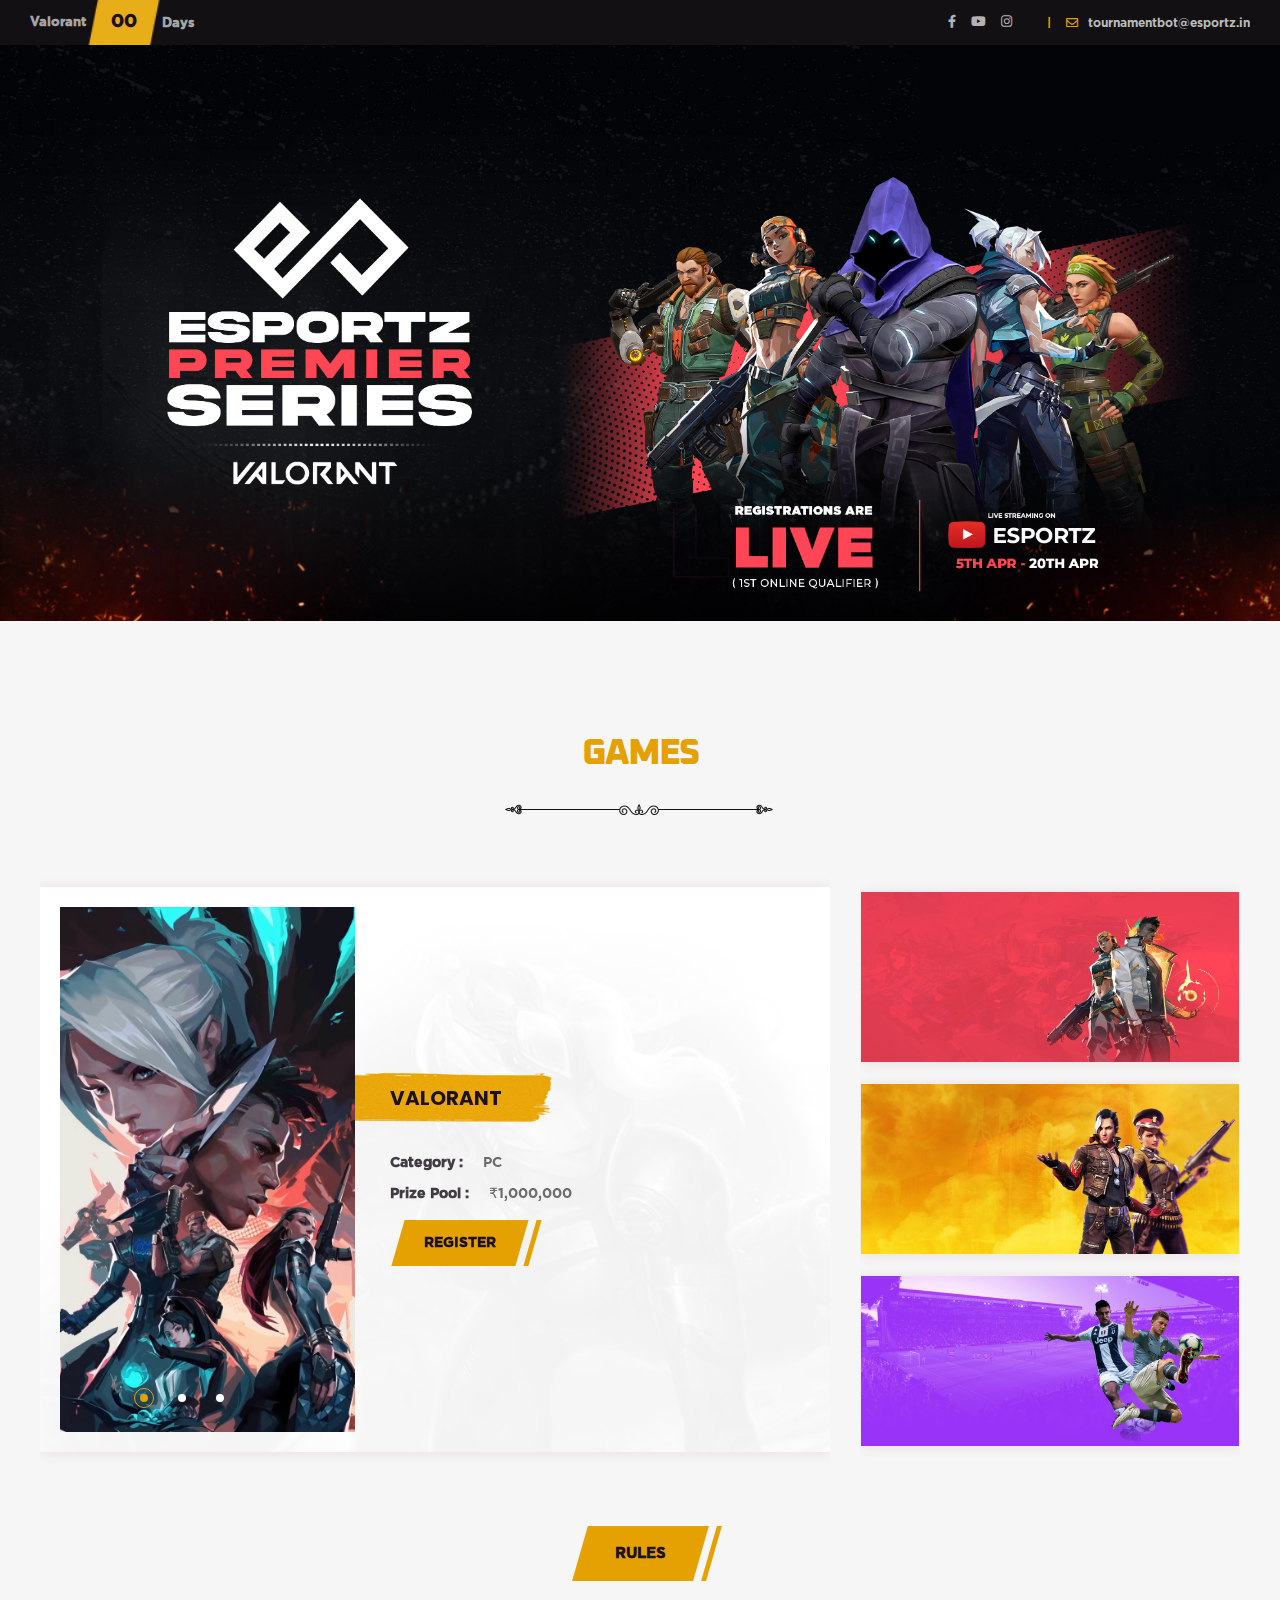
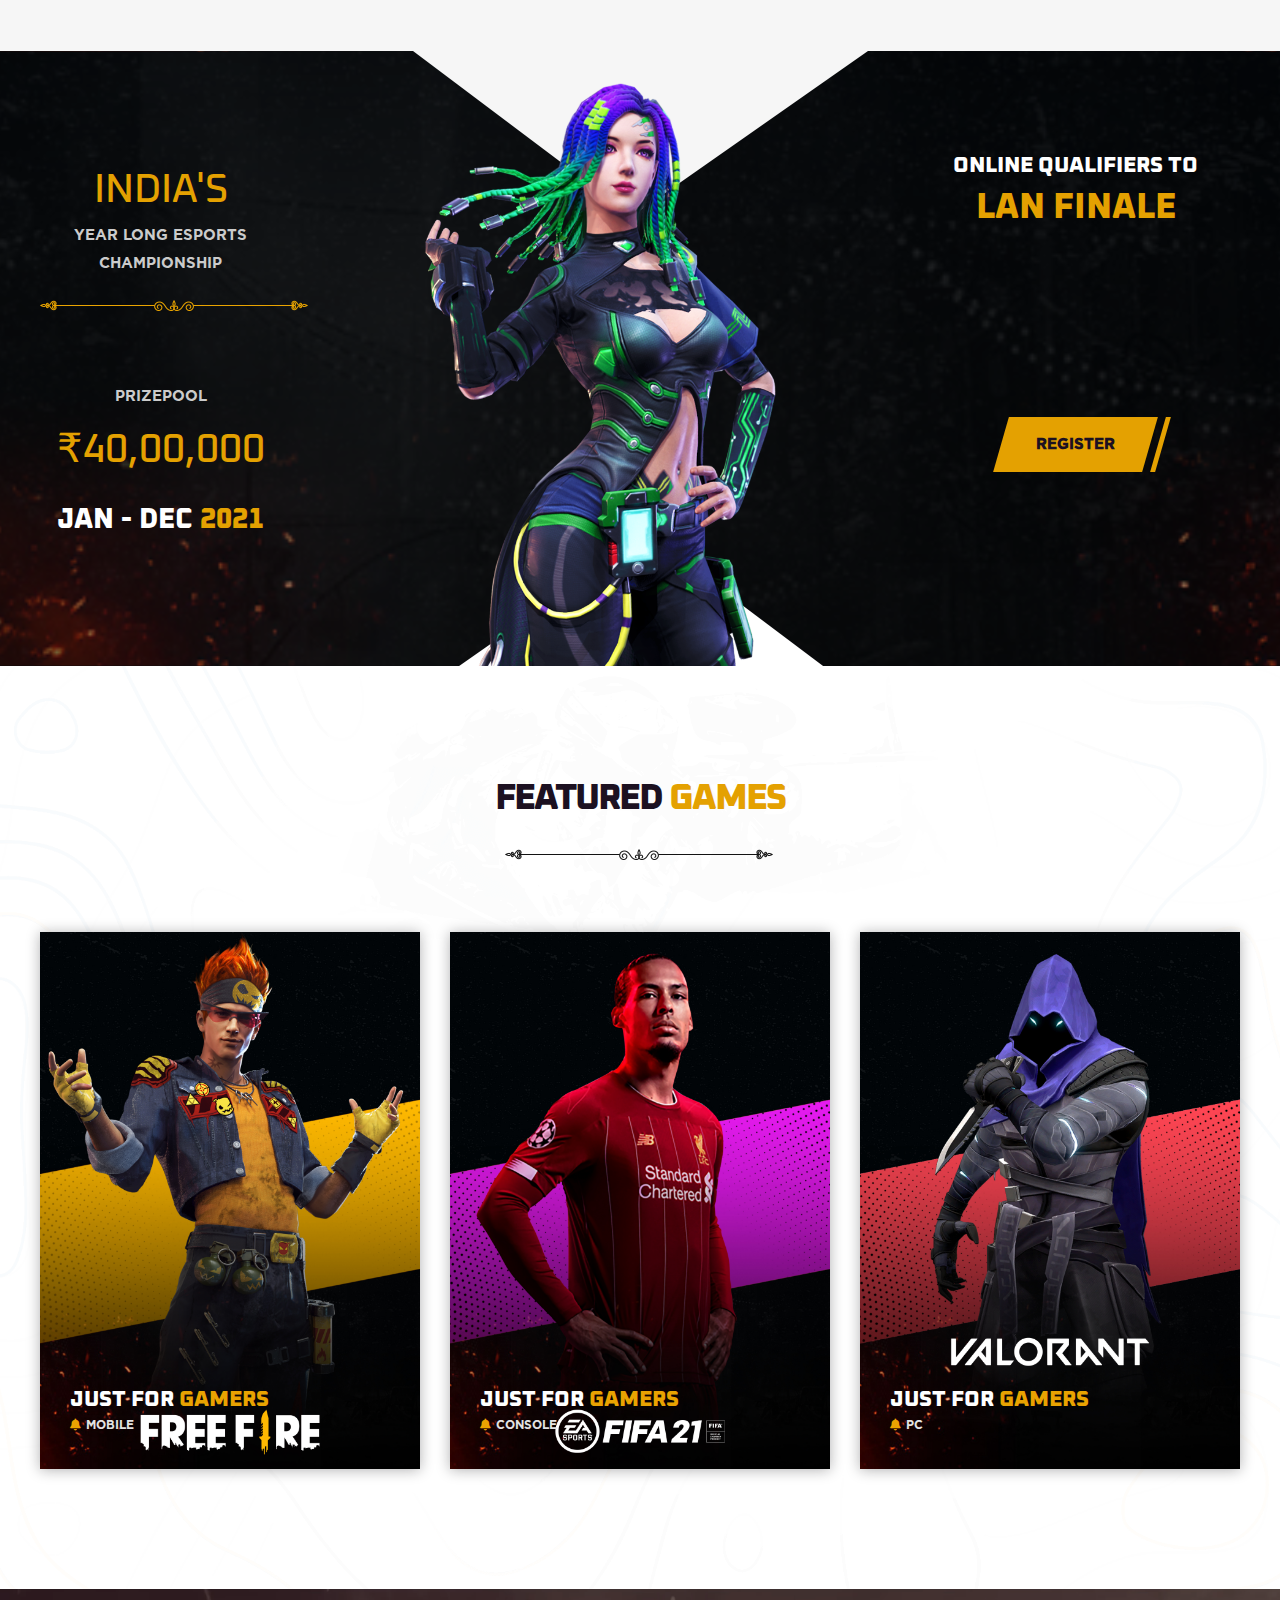
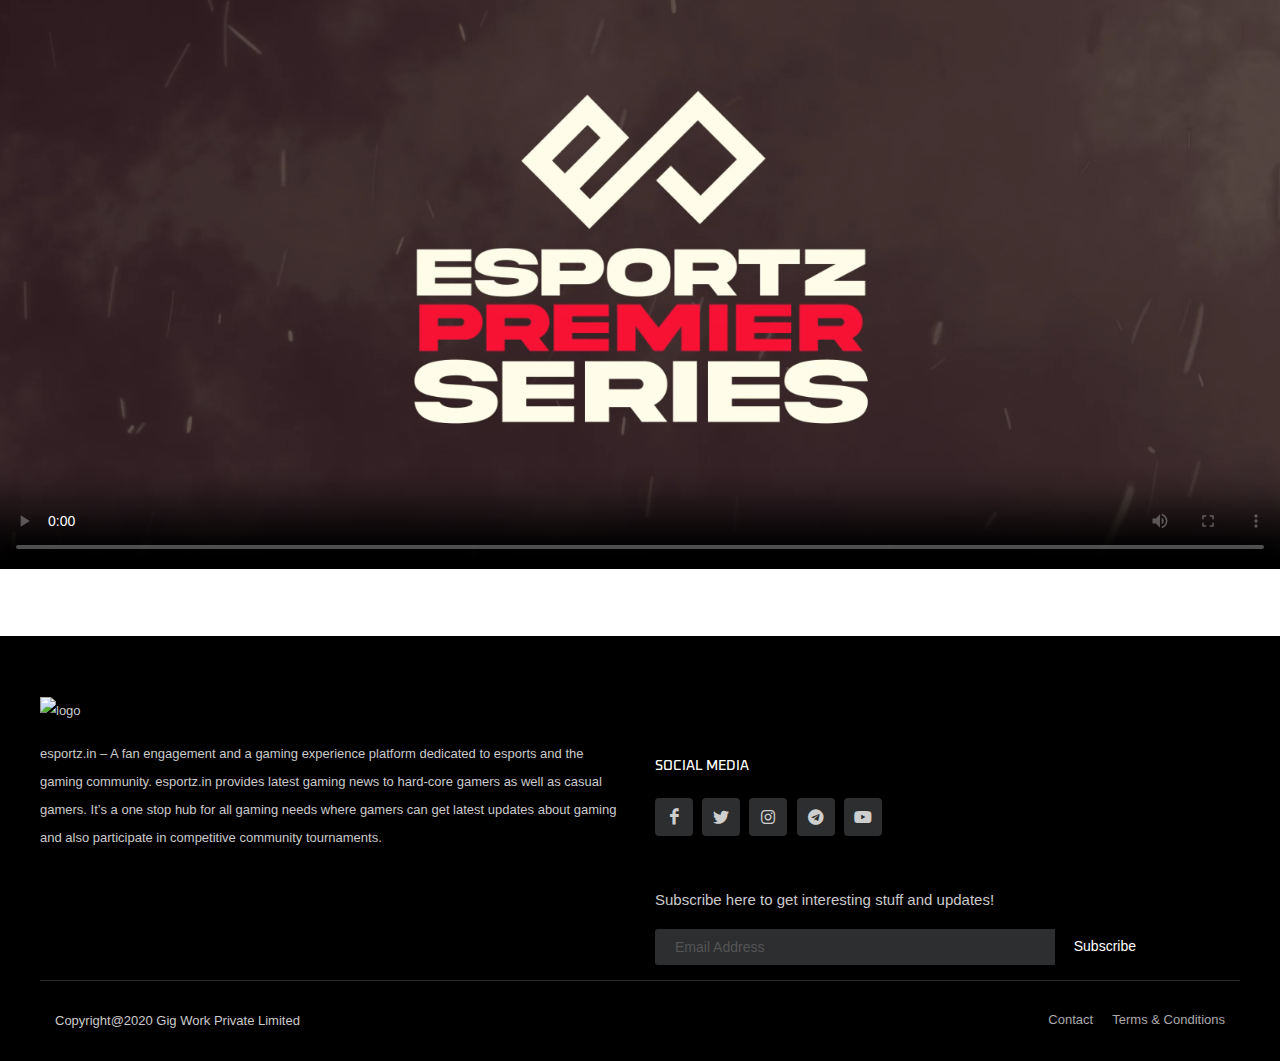
==== html/index.html @ 35d6191b "player 5" ====
<!doctype html>
<html class="no-js" lang="en">

<head>
    <meta charset="utf-8">
    <meta http-equiv="x-ua-compatible" content="ie=edge">
    <title>Esportz Premier Series</title>
    <meta name="description" content="">
    <meta name="viewport" content="width=device-width, initial-scale=1">

    <link rel="shortcut icon" type="image/x-icon" href="img/favicon.png">
    <!-- Place favicon.ico in the root directory -->

    <!-- CSS here -->
    <link rel="stylesheet" href="css/bootstrap.min.css">
    <link rel="stylesheet" href="css/animate.min.css">
    <link rel="stylesheet" href="css/magnific-popup.css">
    <link rel="stylesheet" href="css/fontawesome-all.min.css">
    <link rel="stylesheet" href="css/odometer.css">
    <link rel="stylesheet" href="css/aos.css">
    <link rel="stylesheet" href="css/owl.carousel.min.css">
    <link rel="stylesheet" href="css/meanmenu.css">
    <link rel="stylesheet" href="css/slick.css">
    <link rel="stylesheet" href="css/default.css">
    <link rel="stylesheet" href="css/style.css">
    <link rel="stylesheet" href="css/responsive.css">
    <link rel="stylesheet" href="css/animate.css" type="text/css" />
    <link rel="stylesheet" href="css/icons.css" type="text/css" />
</head>
<style>
    body,
    html {
        height: 100%;
    }
    
    .transparent-header {
        top: 0px;
    }
    
    @font-face {
        font-family: bebasNeue;
        src: url(fonts/BebasNeue-Book.ttf);
    }
    
    @font-face {
        font-family: gotham;
        src: url(fonts/Gotham\ Bold.otf);
    }
    
    body {
        font-family: gotham !important;
    }
    
    .esp-logo {
        height: 120px
    }
    
    @media only screen and (max-width: 720px) {
        .esp-logo {
            height: 80px;
        }
        .logo-div {
            text-align: left !important;
        }
    }
    
    .video-wrap {
        overflow: hidden;
        width: 100%;
        position: relative;
    }
    
    .logo-div {
        text-align: center;
    }
    
    video {
        max-width: 100%;
        height: auto;
    }
    
    @media (min-width: 992px) {
        #top-bar.transparent-topbar {
            background: #282828 !important;
        }
    }
    
    @media (min-width: 992px) {
        #top-bar.transparent-topbar {
            z-index: 399;
            border-bottom: 0;
        }
    }
    
    .dark #top-bar,
    #top-bar.dark {
        border-bottom-color: rgba(255, 255, 255, 0.1);
        background-color: #282828;
    }
    
    #top-bar {
        position: relative;
        border-bottom: 1px solid #EEE;
        font-size: 13px;
    }
    
    .dark {
        color: #EEE;
    }
    
    .dark .top-links {
        border-bottom-color: rgba(255, 255, 255, 0.1);
    }
    
    @media (min-width: 768px) {
        .top-links {
            border-bottom: 0;
        }
    }
    
    .top-links {
        position: relative;
        -ms-flex: 0 0 auto;
        flex: 0 0 auto;
        -ms-flex-positive: 0;
        flex-grow: 0;
        border-bottom: 1px solid #EEE;
    }
    
    .top-links-container {
        display: -ms-flexbox;
        display: flex;
        -ms-flex-wrap: wrap;
        flex-wrap: wrap;
        -ms-flex-align: center;
        align-items: center;
        -ms-flex-pack: center;
        justify-content: center;
        list-style: none;
        margin-bottom: 0;
    }
    
    .dark .top-links-item {
        border-left-color: rgba(255, 255, 255, 0.1);
    }
    
    .top-links-item:first-child,
    .top-links-sub-menu .top-links-item {
        border-left: 0 !important;
    }
    
    .top-links-item {
        position: relative;
        border-left: 1px solid #EEE;
    }
    
    .dark .top-links li>a,
    .dark #top-social li a {
        color: #FFF;
    }
    
    .dark .top-links-item>a {
        color: #AAA;
    }
    
    .top-links-item>a {
        display: block;
        padding: 12px;
        font-size: 0.75rem;
        line-height: 20px;
        font-weight: 700;
        text-transform: uppercase;
        color: #666;
    }
    
    .stretched #wrapper {
        width: 100%;
        margin: 0;
        box-shadow: none;
    }
    
    #wrapper {
        position: relative;
        float: none;
        width: 100%;
        margin: 0 auto;
        background-color: #FFF;
        box-shadow: 0 0 10px rgba(0, 0, 0, 0.1);
        -moz-box-shadow: 0 0 10px rgba(0, 0, 0, 0.1);
        -webkit-box-shadow: 0 0 10px rgba(0, 0, 0, 0.1);
    }
    
    #top-social {
        display: -ms-flexbox;
        display: flex;
        justify-content: center;
        margin: 0;
    }
    
    .navbar-wrap ul li a::before {
        background-color: #fa4454;
    }
    
    .mean-container .mean-nav {
        background: none;
    }
    
    #top-social li .ts-icon {
        width: 40px;
        text-align: center;
        font-size: 0.875rem;
    }
    
    #top-social li .ts-icon,
    #top-social li .ts-text {
        display: block;
        -ms-flex-preferred-size: 0;
        flex-basis: 0;
        -ms-flex-positive: 1;
        flex-grow: 1;
        height: 44px;
        line-height: 44px;
    }
    
    .vl {
        border-left: 6px solid #e4a101;
    }
    
    #count {
        background-color: #e4a101;
    }
    
    .yellow {
        color: #e4a101;
    }
    
    .main-bg {
        /* background-image: url("img/slider/1.jpg"); */
        height: auto;
        background-position: center;
        background-repeat: no-repeat;
        background-size: cover;
        max-width: 100%;
    }
</style>

<body>

    <!-- preloader -->
    <div id="preloader">
        <div id="loading-center">
            <div id="loading-center-absolute">
                <img src="img/icon/preloader.svg" alt="">
            </div>
        </div>
    </div>
    <!-- preloader-end -->

    <!-- header-area -->
    <header>

        <div class="header-top-area s-header-top-area d-none d-lg-block">
            <div class="container-fluid s-container-full-padding">
                <div class="row align-items-center">
                    <div class="col-lg-6 d-none d-lg-block">
                        <div class="header-top-offer">
                            <p>Valorant</p>
                            <span class="coming-time" data-countdown="2021/4/05"></span>
                        </div>
                    </div>
                    <div class="col-lg-6">
                        <div class="header-top-right">
                            <div class="header-social">
                                <ul>
                                    <li><a href="#"><i class="fab fa-facebook-f"></i></a></li>
                                    <li><a href="#"><i class="fab fa-youtube"></i></a></li>
                                    <li><a href="#"><i class="fab fa-instagram"></i></a></li>
                                </ul>
                            </div>
                            <div class="header-top-action">
                                <ul>
                                    <li>
                                        <div class="header-top-mail">
                                            <p><span>|</span><i class="far fa-envelope"></i><a href="mailto:tournamentbot@esportz.in">tournamentbot@esportz.in</a></p>
                                        </div>
                                    </li>
                                </ul>
                            </div>
                        </div>
                    </div>
                </div>
            </div>
        </div>
        <div id="sticky-header" class="transparent-header d-none">
            <div class="container-fluid s-container-full-padding">
                <div class="row">
                    <div class="col-12">
                        <div class="main-menu menu-style-two">
                            <nav class="row">
                                <div class="logo col">
                                    <a href="index.html"><img src="img/logo/esportz.png" height="60px" alt="Logo"></a>
                                </div>
                                <div class=" col logo-div">
                                    <a href="index.html"><img id='logo' src="img/logo/epslogo3.png" class="esp-logo" alt="Logo"></a>
                                </div>
                                <div id="mobile-menu" class="navbar-wrap d-none d-lg-flex col text-right">

                                    <ul>
                                        <li class="show"><a href="#" style="color: white;">Home</a>
                                        </li>
                                        <li><a href="free-fire.html" style="color: white;">Free Fire</a>
                                        </li>

                                        <li><a href="fifa.html" style="color: white;">Fifa</a>
                                        </li>
                                    </ul>
                                </div>
                            </nav>
                        </div>
                        <div class="mobile-menu"></div>
                    </div>
                </div>
            </div>
        </div>
        <!-- <div id='wrapper'>

            <div id="top-bar" class="transparent-topbar dark">

                <div class="row justify-content-around m-0">
                    <div class="col-auto">
                        <div class="row">

                            <p class="my-auto px-3">FIFA</p>

                            <div id='count' class=" p-3"> 3</div>
                            <p class="my-auto px-3">DAYS LEFT</p>

                        </div>

                    </div>
                    <div class="col-auto   justify-content-center  d-flex flex-column  my-md-0 my-3">

                        <ul id="top-social">
                            <li><a href="#" class="icon-facebook-f"><i class="fa fa-facebook" aria-hidden="true"></i></a></li>
                            <li><a href="#" class="icon-youtube"><i class="fa fa-facebook" aria-hidden="true"></i></a></li>
                            <li><a href="#" class="icon-instagram"><i class="fa fa-facebook" aria-hidden="true"></i></a></li>
                        </ul>

                    </div>

                </div>
            </div>
        </div> -->
    </header>
    <!-- header-area-end -->

    <!-- main-area -->
    <section class="w-100">
        <img id='image' src="img/slider/3.jpg" class="main-bg" alt="">
    </section>
    <main>

        <section class="main-bg d-none">
            <div class="container">
                <div class="row justify-content-center">
                    <div class="col-xl-9">
                        <div class="slider-content text-center">
                            <!-- <h6 class="wow fadeInDown" data-wow-delay=".2s"></h6> -->
                            <h2 class="tlt fix" data-in-effect="fadeInLeft"> <span></span></h2>
                            <p class="wow fadeInUp" data-wow-delay="2s"></p>
                            <!-- <a href="#" class="btn wow fadeInUp" data-wow-delay="2.2s"></a> -->
                        </div>
                    </div>
                </div>
            </div>
        </section>
        <!-- slider-area -->
        <section class="slider-area d-none">
            <div class="slider-active">
                <div class="single-slider slider-bg slider-style-two" style="background-image: url(img/slider/1.jpg); background-size: cover;">
                    <div class="container-fluid container-full-padding">
                        <div class="row d-none">
                            <div class="col-xl-6 col-lg-7 col-md-11">
                                <div class="slider-content">
                                    <!-- <h6 data-animation="fadeInUp" data-delay=".4s" style="color: black;">Esportz Premier Series</h6> -->
                                    <!-- <div class="w-100">

                                        <img class="" src="img/logo/epslogo3.png" data-animation="fadeInUp" data-delay=".4s" alt="" height="100px" width="auto">
                                    </div> -->

                                    <h2 data-animation="fadeInUp" data-delay=".4s" style="color: black;"> Free <span style="color: white;"> Fire</span> </h2>
                                    <p data-animation="fadeInUp" data-delay=".6s" style="color: black;">From the scratch to engaging with an audience viewership of 250k and building a YouTube subscriber base of 11.4k in a weeklong affair at Esportz Invitation Series last month. Garena’s popular battle royale and your
                                        very own favourite mobile title Free Fire returns for an even greater tournament. </p>
                                    <a href="free-fire.html" class="btn btn-style-two" data-animation="fadeInUp" data-delay=".8s">Register</a>
                                </div>
                            </div>
                        </div>
                    </div>
                    <!-- <div class="slider-img" data-animation="slideInRightS" data-delay=".6s"><img src="img/slider/ffpng1.png" alt=""></div>
                    <div class="slider-img slider-img2" data-animation="slideInLeftS" data-delay=".6s"><img src="img/slider/ffpng2.png" alt=""></div> -->
                    <div class="slider-circle-shape"><img src="img/slider/slider_circle.png" alt="" class="rotateme"></div>
                </div>
                <div class="single-slider slider-bg slider-style-two" style="background-image: url(img/slider/2.jpg);">
                    <div class="container-fluid container-full-padding">
                        <div class="row d-none">
                            <div class="col-xl-6 col-lg-7 col-md-11">
                                <div class="slider-content">
                                    <!-- <h6 data-animation="fadeInUp" data-delay=".4s">Esportz Premier Series</h6>
                                     -->
                                    <!-- <div class="w-100">

                                        <img class="" src="img/logo/epslogo1.png" data-animation="fadeInUp" data-delay=".4s" alt="" height="100px" width="auto">
                                    </div> -->
                                    <h2 data-animation="fadeInUp" data-delay=".4s">PC GAME <span> </span> </h2>
                                    <!-- <p data-animation="fadeInUp" data-delay=".6s">Riot’s FPS title is not even a year old yet since the official release and it is peaking popularity across the world, including India. We couldn't miss on all the agents-packed action. VALORANT will be ticking the title
                                        for our PC segment at Esportz Premier Series. </p> -->
                                    <a href="valo.html" class="btn btn-style-two" data-animation="fadeInUp" data-delay=".8s">Register</a>
                                </div>
                            </div>
                        </div>
                    </div>
                    <!-- <div class="slider-img" data-animation="slideInRightS" data-delay=".6s"><img src="img/slider/valopng1.png" alt=""></div>
                    <div class="slider-img slider-img2" data-animation="slideInLeftS" data-delay=".6s"><img src="img/slider/valopng2.png" alt=""></div> -->
                    <div class="slider-circle-shape"><img src="img/slider/slider_circle.png" alt="" class="rotateme"></div>
                </div>
                <!-- <div class="single-slider slider-bg slider-style-two" style="background-image: url(img/images/fifa.png);">
                    <div class="container-fluid container-full-padding">
                        <div class="row">
                            <div class="col-xl-6 col-lg-7 col-md-11">
                                <div class="slider-content">
                                    <h2 data-animation="fadeInUp" data-delay=".4s">FIFA <span> 21 </span> </h2>
                                    <p data-animation="fadeInUp" data-delay=".6s">Console gamers, get your controllers ready. It's 2021 so don't miss a chance to score big in FIFA 21. The 28th installment of the FIFA series is our final title of the stack to complete our grand event. </p>
                                    <a href="fifa.html" class="btn btn-style-two" data-animation="fadeInUp" data-delay=".8s">Register</a>
                                </div>
                            </div>
                        </div>
                    </div>
                    <div class="slider-img" data-animation="slideInRightS" data-delay=".6s"><img src="img/slider/fifapng1.png" alt=""></div>
                    <div class="slider-img slider-img2" data-animation="slideInLeftS" data-delay=".6s"><img src="img/slider/fifapng2.png" alt=""></div>
                    <div class="slider-circle-shape"><img src="img/slider/slider_circle.png" alt="" class="rotateme"></div>
                </div> -->
            </div>
        </section>
        <!-- slider-area-end -->

        <!-- new-games-area -->
        <section class="released-games-area gray-bg pt-115 pb-70">
            <div class="container">
                <div class="row justify-content-center">
                    <div class="col-xl-6 col-lg-8">
                        <div class="section-title title-style-three text-center mb-20">
                            <h2> <span>GAMES</span></h2>
                            <!-- <p>Compete with 100 players on a remote island for winner takes showdown known issue where certain skin strategic</p> -->
                        </div>
                    </div>
                </div>
                <div class="row align-items-center">
                    <div class="col-xl-8 col-lg-12">
                        <div class="released-game-active">
                            <div class="released-game-carousel">
                                <div class="released-game-item">
                                    <div class="released-game-item-bg"></div>
                                    <div class="released-game-img">
                                        <img src="img/images/valo.jpg" height="525px" alt="">
                                    </div>
                                    <div class="released-game-content">
                                        <h4>VALORANT <span></span></h4>
                                        <div class="released-game-list mb-15">
                                            <ul>
                                                <li><span>Category :</span>PC</li>

                                                <li><span>Prize Pool :</span>₹1,000,000</li>
                                            </ul>
                                        </div>
                                        <a href="valo.html" class="btn btn-style-two" data-delay=".8s">Register</a>
                                    </div>
                                </div>
                            </div>
                            <div class="released-game-carousel">
                                <div class="released-game-item">
                                    <div class="released-game-item-bg"></div>
                                    <div class="released-game-img">
                                        <img src="img/images/ffimage.jpg" height="525px" alt="">
                                    </div>
                                    <div class="released-game-content">
                                        <!-- <div class="released-game-rating">
                                            <h5>Rating :</h5>
                                            <div class="released-rating">
                                                <i class="fas fa-star"></i>
                                                <i class="fas fa-star"></i>
                                                <i class="fas fa-star"></i>
                                                <i class="fas fa-star"></i>
                                                <i class="fas fa-star"></i>
                                            </div>
                                        </div> -->
                                        <h4>Free <span>Fire</span></h4>
                                        <div class="released-game-list mb-15">
                                            <ul>
                                                <li><span>Category :</span>Mobile </li>
                                                <!-- <li><span>Format :</span>
                                                    <ul>
                                                        <li>150 Teams </li>
                                                        <li>Pre-Qualifiers 6 days, top 2 teams per group </li>
                                                        <li>Qualifiers 6 days, top 6 from each group</li>
                                                        <li>Finale | 3 days: 15 games | 5 games each day</li>
                                                    </ul>

                                                </li> -->
                                                <li><span>Prize Pool :</span>₹1,00,000</li>
                                            </ul>
                                        </div>
                                        <!-- <p>Compete with 100 players on a remote thats island for winner takes showdown known issue</p> -->
                                        <a href="free-fire.html" class="btn btn-style-two">Register</a>
                                    </div>
                                </div>
                            </div>
                            <div class="released-game-carousel">
                                <div class="released-game-item">
                                    <div class="released-game-item-bg"></div>
                                    <div class="released-game-img">
                                        <img src="img/images/fifa.jpg" height="525px" alt="">
                                    </div>
                                    <div class="released-game-content">
                                        <!-- <div class="released-game-rating">
                                            <h5>Rating :</h5>
                                            <div class="released-rating">
                                                <i class="fas fa-star"></i>
                                                <i class="fas fa-star"></i>
                                                <i class="fas fa-star"></i>
                                                <i class="fas fa-star"></i>
                                                <i class="fas fa-star"></i>
                                            </div>
                                        </div> -->
                                        <h4>FIFA <span>21</span></h4>
                                        <div class="released-game-list mb-15">
                                            <ul>
                                                <li><span>Category :</span>Console</li>
                                                <!-- <li><span>Format :</span>
                                                    <ul>
                                                        <li>256 Players </li>
                                                        <li>Single eliminations till top 8 players </li>
                                                        <li>Top 8 semi-finals </li>
                                                        <li>Finale | Best of three </li>
                                                    </ul>

                                                </li> -->
                                                <li><span>Prize Pool :</span>₹50,000</li>
                                            </ul>
                                        </div>
                                        <!-- <p>Compete with 100 players on a remote thats island for winner takes showdown known issue</p> -->
                                        <a href="fifa.html" class="btn btn-style-two" data-delay=".8s">Register</a>
                                    </div>
                                </div>
                            </div>
                        </div>
                    </div>
                    <div class="col-xl-4 col-lg-12">
                        <div class="released-game-nav">
                            <div class="released-game-nav-item">
                                <img src="img/images/valorant.jpeg" alt="">
                            </div>
                            <div class="released-game-nav-item">
                                <img src="img/images/freefire.jpeg" alt="">
                            </div>
                            <div class="released-game-nav-item">
                                <img src="img/images/fifa.jpeg" alt="">
                            </div>
                        </div>
                    </div>
                </div>
                <div class="w-100 text-center pt-4">

                    <a href="rules.pdf" target="__blank__" class="btn btn-style-two" data-animation="fadeInUp" data-delay=".8s">Rules</a>
                </div>
            </div>
        </section>
        <!-- new-games-area-end -->

        <!-- gamers-area -->
        <section class="just-gamers-area just-gamers-bg pt-115 pb-120">
            <div class="container">
                <div class="row">
                    <div class="col-xl-5 col-lg-6 col-md-10">
                        <div class="col-md-6 text-center section-title title-style-three white-title mb-70">
                            <h1 class="yellow "> INDIA'S</h1>
                            <p>YEAR LONG ESPORTS CHAMPIONSHIP</p>
                        </div>
                        <div class="just-gamers-list">
                            <!-- <ul>
                                <li>
                                    <div class="just-gamers-list-icon">
                                        <img src="img/icon/gamer_list_icon01.png" alt="">
                                    </div>
                                    <div class="just-gamers-list-content fix">
                                        <h5>VR Development</h5>
                                        <p>See how well critics rating new video game release with 100 players</p>
                                    </div>
                                </li>
                                <li>
                                    <div class="just-gamers-list-icon">
                                        <img src="img/icon/gamer_list_icon02.png" alt="">
                                    </div>
                                    <div class="just-gamers-list-content fix">
                                        <h5>Design & Strategy</h5>
                                        <p>Village and the subline of her own road, the Line Lane. Pityful a rethoric question</p>
                                    </div>
                                </li>
                                <li>
                                    <div class="just-gamers-list-icon">
                                        <img src="img/icon/gamer_list_icon03.png" alt="">
                                    </div>
                                    <div class="just-gamers-list-content fix">
                                        <h5>Jungle Pharaoh</h5>
                                        <p>Village and the subline of her own road, the Line Lane. Pityful a rethoric question</p>
                                    </div>
                                </li>
                            </ul> -->
                            <div class="col-md-6  text-center">
                                <p>PRIZEPOOL</p>
                                <h1 class="yellow">₹40,00,000</h1>
                                <br>
                                <h3>JAN - DEC <span class="yellow">2021</span></h3>
                            </div>
                        </div>
                    </div>
                    <div class="col-xl-7 col-lg-6 d-none d-lg-block">
                        <div class="just-gamers-img">
                            <img src="img/images/character.png" height="1080px" alt="" style="transform: translate(-25%,0);" class="just-gamers-character">
                            <div class="just-gamers-circle-shape">
                                <img src="img/images/gamers_circle_line.png" alt="">
                                <img src="img/images/gamers_circle_shape.png" alt="" class="rotateme">
                            </div>
                            <div class="gamers-chart-shape col-md-6 text-center">

                                <h4>ONLINE QUALIFIERS TO</h4>
                                <h2 class="yellow">LAN FINALE</h2>
                                <div class="d-md-block d-none">

                                    <br><br><br><br><br><br><br><br>
                                </div>
                                <a href="valo.html" class="btn btn-style-two" data-animation="fadeInUp" data-delay=".8s">Register</a>
                            </div>
                            <!-- <img src="img/images/just_gamers_chart.png" alt="" class="gamers-chart-shape"> -->
                        </div>
                    </div>
                </div>
            </div>
        </section>
        <!-- gamers-area-end -->

        <!-- featured-game-area -->
        <section class="featured-game-area position-relative pt-115 pb-90">
            <div class="featured-game-bg"></div>
            <div class="container">
                <div class="row justify-content-center">
                    <div class="col-xl-6 col-lg-8">
                        <div class="section-title title-style-three text-center mb-70">
                            <h2> FEATURED <span>GAMES</span></h2>
                            <!-- <p>Compete with 100 players on a remote island for winner takes showdown known issue where certain skin strategic</p> -->
                        </div>
                    </div>
                </div>
                <div class="row featured-active">
                    <div class="col-lg-4 col-sm-6 grid-item">
                        <div class="featured-game-item mb-30">
                            <div class="featured-game-thumb">
                                <img src="img/featured/free-fire.jpg" alt="">
                            </div>
                            <div class="featured-game-content">
                                <h4><a href="free-fire.html">JUST FOR <span>GAMERS</span></a></h4>
                                <div class="featured-game-meta">
                                    <i class="fas fa-bell"></i>
                                    <span>Mobile</span>
                                </div>
                            </div>
                            <div class="featured-game-content featured-game-overlay-content">
                                <div class="featured-game-icon"><img src="img/icon/featured_game_icon.png" alt=""></div>
                                <h4><a href="free-fire.html">JUST FOR <span>GAMERS</span></a></h4>
                                <div class="featured-game-meta">
                                    <i class="fas fa-bell"></i>
                                    <span>Mobile</span>
                                </div>
                            </div>
                        </div>
                    </div>
                    <div class="col-lg-4 col-sm-6 grid-item">
                        <div class="featured-game-item mb-30">
                            <div class="featured-game-thumb">
                                <img src="img/featured/fifa.jpg" alt="">
                            </div>
                            <div class="featured-game-content">
                                <h4><a href="fifa.html">JUST FOR <span>GAMERS</span></a></h4>
                                <div class="featured-game-meta">
                                    <i class="fas fa-bell"></i>
                                    <span>Console</span>
                                </div>
                            </div>
                            <div class="featured-game-content featured-game-overlay-content">
                                <div class="featured-game-icon"><img src="img/icon/featured_game_icon.png" alt=""></div>
                                <h4><a href="fifa.html">JUST FOR <span>GAMERS</span></a></h4>
                                <div class="featured-game-meta">
                                    <i class="fas fa-bell"></i>
                                    <span>Console</span>
                                </div>
                            </div>
                        </div>
                    </div>
                    <div class="col-lg-4 col-sm-6 grid-item">
                        <div class="featured-game-item mb-30">
                            <div class="featured-game-thumb">
                                <img src="img/featured/valo.jpg" alt="">
                            </div>
                            <div class="featured-game-content">
                                <h4><a href="#">JUST FOR <span>GAMERS</span></a></h4>
                                <div class="featured-game-meta">
                                    <i class="fas fa-bell"></i>
                                    <span>PC</span>
                                </div>
                            </div>
                            <div class="featured-game-content featured-game-overlay-content">
                                <div class="featured-game-icon"><img src="img/icon/featured_game_icon.png" alt=""></div>
                                <h4><a href="valo.html">JUST FOR <span>GAMERS</span></a></h4>
                                <div class="featured-game-meta">
                                    <i class="fas fa-bell"></i>
                                    <span>PC</span>
                                </div>
                            </div>
                        </div>
                    </div>
                </div>
            </div>
        </section>
        <!-- featured-game-area-end -->

        <!-- cta-area -->
        <!-- <section class="cta-area cta-bg">
            <div class="container">
                <div class="row align-items-center justify-content-between">
                    <div class="col-xl-5 col-lg-6">
                        <div class="cta-img">
                            <img src="img/images/cta_img.png" alt="">
                        </div>
                    </div>
                    <div class="col-lg-6">
                        <div class="cta-content">
                            <div class="cta-icon mb-15">
                                <img src="img/icon/cta_icon.png" alt="">
                            </div>
                            <div class="section-title title-style-three white-title mb-50">
                                <h2>WORLDS MEET <span>Real</span></h2>
                                <p>Compete with 100 player on a remote island for winner known issue where certain strategic</p>
                            </div>
                            <div class="cta-btn">
                                <a href="#" class="btn btn-style-two">VIEW RULES</a>
                            </div>
                        </div>
                    </div>
                </div>
            </div>
        </section> -->
        <section class="w-100">
            <div class="w-100">
                <video poster="videos/trailer-poster.png" preload="auto" loop autoplay controls>
							<source src='videos/trailer.mp4' type='video/mp4' />
						</video>
            </div>
        </section>
        <!-- cta-area-end -->

        <!-- shop-area -->
        <!-- <section class="shop-area black-bg pt-115 pb-90">
            <div class="container">
                <div class="row justify-content-center">
                    <div class="col-xl-6 col-lg-8">
                        <div class="section-title title-style-three white-title text-center mb-40">
                            <h2>Gaming Products <span>Corner</span></h2>
                            <p>Compete with 100 players on a remote island for winner takes showdown known issue where certain skin strategic</p>
                        </div>
                    </div>
                </div>
                <div class="row product-active">
                    <div class="col-xl-3">
                        <div class="shop-item">
                            <div class="product-thumb">
                                <a href="#"><img src="img/product/s_product_img01.jpg" alt=""></a>
                            </div>
                            <div class="product-content">
                                <div class="product-tag"><a href="#">t-shirt</a></div>
                                <h4><a href="#">Women Black T-shirt</a></h4>
                                <div class="product-meta">
                                    <div class="product-price">
                                        <h5>$29.00</h5>
                                    </div>
                                    <div class="product-cart-action">
                                        <a href="#"><i class="fas fa-shopping-basket"></i></a>
                                    </div>
                                </div>
                            </div>
                        </div>
                    </div>
                    <div class="col-xl-3">
                        <div class="shop-item">
                            <div class="product-thumb">
                                <a href="#"><img src="img/product/s_product_img02.jpg" alt=""></a>
                            </div>
                            <div class="product-content">
                                <div class="product-tag"><a href="#">x-box</a></div>
                                <h4><a href="#">Gears 5 Xbox Controller</a></h4>
                                <div class="product-meta">
                                    <div class="product-price">
                                        <h5>$29.00</h5>
                                    </div>
                                    <div class="product-cart-action">
                                        <a href="#"><i class="fas fa-shopping-basket"></i></a>
                                    </div>
                                </div>
                            </div>
                        </div>
                    </div>
                    <div class="col-xl-3">
                        <div class="shop-item">
                            <div class="product-thumb">
                                <a href="#"><img src="img/product/s_product_img03.jpg" alt=""></a>
                            </div>
                            <div class="product-content">
                                <div class="product-tag"><a href="#">graphics</a></div>
                                <h4><a href="#">GeForce RTX 2070</a></h4>
                                <div class="product-meta">
                                    <div class="product-price">
                                        <h5>$29.00</h5>
                                    </div>
                                    <div class="product-cart-action">
                                        <a href="#"><i class="fas fa-shopping-basket"></i></a>
                                    </div>
                                </div>
                            </div>
                        </div>
                    </div>
                    <div class="col-xl-3">
                        <div class="shop-item">
                            <div class="product-thumb">
                                <a href="#"><img src="img/product/s_product_img04.jpg" alt=""></a>
                            </div>
                            <div class="product-content">
                                <div class="product-tag"><a href="#">VR-Box</a></div>
                                <h4><a href="#">Virtual Reality Smiled</a></h4>
                                <div class="product-meta">
                                    <div class="product-price">
                                        <h5>$29.00</h5>
                                    </div>
                                    <div class="product-cart-action">
                                        <a href="#"><i class="fas fa-shopping-basket"></i></a>
                                    </div>
                                </div>
                            </div>
                        </div>
                    </div>
                    <div class="col-xl-3">
                        <div class="shop-item">
                            <div class="product-thumb">
                                <a href="#"><img src="img/product/s_product_img04.jpg" alt=""></a>
                            </div>
                            <div class="product-content">
                                <div class="product-tag"><a href="#">VR-Box</a></div>
                                <h4><a href="#">Virtual Reality Smiled</a></h4>
                                <div class="product-meta">
                                    <div class="product-price">
                                        <h5>$29.00</h5>
                                    </div>
                                    <div class="product-cart-action">
                                        <a href="#"><i class="fas fa-shopping-basket"></i></a>
                                    </div>
                                </div>
                            </div>
                        </div>
                    </div>
                </div>
            </div>
        </section> -->
        <!-- shop-area-end -->

        <!-- blog-area -->
        <!-- <section class="blog-area pt-115 pb-120">
            <div class="container">
                <div class="row justify-content-center">
                    <div class="col-xl-6 col-lg-8">
                        <div class="section-title title-style-three text-center mb-70">
                            <h2>Latest News <span>Articles</span></h2>
                            <p>Compete with 100 players on a remote island for winner takes showdown known issue where certain skin strategic</p>
                        </div>
                    </div>
                </div>
                <div class="row">
                    <div class="col-lg-4 col-md-6">
                        <div class="blog-post blog-style-two mb-50">
                            <div class="blog-thumb mb-30">
                                <a href="#"><img src="img/blog/s_blog_thumb01.jpg" alt=""></a>
                            </div>
                            <div class="blog-post-content">
                                <h4><a href="#">Shooter action video game</a></h4>
                                <div class="blog-meta">
                                    <ul>
                                        <li><i class="far fa-clock"></i>July 4, 2020</li>
                                        <li><i class="fas fa-tag"></i><a href="#">Shooter</a></li>
                                    </ul>
                                </div>
                                <p>Compete with 100 players on a remote island for winner takes showdown known for issue where certain skin strategic [...]</p>
                            </div>
                        </div>
                    </div>
                    <div class="col-lg-4 col-md-6">
                        <div class="blog-post blog-style-two mb-50">
                            <div class="blog-thumb mb-30">
                                <a href="#"><img src="img/blog/s_blog_thumb02.jpg" alt=""></a>
                            </div>
                            <div class="blog-post-content">
                                <h4><a href="#">multiplayer environments</a></h4>
                                <div class="blog-meta">
                                    <ul>
                                        <li><i class="far fa-clock"></i>July 4, 2020</li>
                                        <li><i class="fas fa-tag"></i><a href="#">Shooter</a></li>
                                    </ul>
                                </div>
                                <p>Compete with 100 players on a remote island for winner takes showdown known for issue where certain skin strategic [...]</p>
                            </div>
                        </div>
                    </div>
                    <div class="col-lg-4 col-md-6">
                        <div class="blog-post blog-style-two mb-50">
                            <div class="blog-thumb mb-30">
                                <a href="#"><img src="img/blog/s_blog_thumb03.jpg" alt=""></a>
                            </div>
                            <div class="blog-post-content">
                                <h4><a href="#">Bullet Force Multiplayer</a></h4>
                                <div class="blog-meta">
                                    <ul>
                                        <li><i class="far fa-clock"></i>July 4, 2020</li>
                                        <li><i class="fas fa-tag"></i><a href="#">Shooter</a></li>
                                    </ul>
                                </div>
                                <p>Compete with 100 players on a remote island for winner takes showdown known for issue where certain skin strategic [...]</p>
                            </div>
                        </div>
                    </div>
                </div>
            </div>
        </section> -->
        <!-- blog-area-end -->

    </main>
    <!-- main-area-end -->
    <footer id="footer" style="font-family: ' Montserrat ', Helvetica, sans-serif; font-weight: normal !important; font-style: normal;line-height: 24px;">
        <div class="container">
            <div class="row footer-widgets">

                <!-- footer widget about-->
                <div class="col-sm-6 col-xs-12">
                    <div class="footer-widget f-widget-about">
                        <div class="col-sm-12">
                            <div class="row">
                                <p class="footer-logo">
                                    <img src="https://esportz.in/uploads/logo/logo_5f393de365bf81.png" alt="logo" class="logo">
                                </p>
                                <p>
                                    esportz.in – A fan engagement and a gaming experience platform dedicated to esports and the gaming community. esportz.in provides latest gaming news to hard-core gamers as well as casual gamers. It’s a one stop hub for all gaming needs where gamers can
                                    get latest updates about gaming and also participate in competitive community tournaments. </p>
                            </div>
                        </div>
                    </div>
                </div>
                <!-- /.col-sm-4 -->

                <!-- footer widget random posts-->



                <!-- footer widget follow us-->
                <div class="col-sm-6 col-xs-12" style="margin-top: 62px;">
                    <div class="col-sm-12 footer-widget f-widget-follow">
                        <div class="row">
                            <h4 class="title w-100">Social Media</h4>
                            <ul>
                                <!--Include social media links-->
                                <!--if facebook url exists-->
                                <li>
                                    <a class="facebook" href="https://www.facebook.com/esportzofficial" target="_blank"><i class="icon-facebook"></i></a>
                                </li>
                                <!--if twitter url exists-->
                                <li>
                                    <a class="twitter" href="https://twitter.com/esportzofficial" target="_blank"><i class="icon-twitter"></i></a>
                                </li>
                                <!--if pinterest url exists-->
                                <!--if instagram url exists-->
                                <li>
                                    <a class="instagram" href="https://www.instagram.com/esportz.in/" target="_blank"><i class="icon-instagram"></i></a>
                                </li>
                                <!--if linkedin url exists-->

                                <!--if vk url exists-->

                                <!--if telegram url exists-->
                                <li>
                                    <a class="telegram" href="https://t.me/esportzindia" target="_blank"><i class="icon-telegram"></i></a>
                                </li>

                                <!--if youtube url exists-->
                                <li>
                                    <a class="youtube" href="https://www.youtube.com/channel/UCHYq5NdnrfYgoA5vBivViAw" target="_blank"><i class="icon-youtube"></i></a>
                                </li>

                                <!--if rss active-->
                            </ul>
                        </div>
                    </div>
                    <!-- newsletter -->
                    <div class="col-sm-12">
                        <div class="row">
                            <div class="widget-newsletter w-100">
                                <p>Subscribe here to get interesting stuff and updates!</p>
                                <form action="https://esportz.in/add-to-newsletter" method="post" accept-charset="utf-8">
                                    <input type="hidden" name="varient_csrf_token" value="3fe463e28eff3cb43d2dcce4d317da41">
                                    <div class="newsletter">
                                        <div class="left">
                                            <input type="email" name="email" id="newsletter_email_footer" maxlength="199" placeholder="Email Address" required="">
                                        </div>
                                        <div class="right">
                                            <button type="submit" id="btn_subscribe_footer" class="newsletter-button">Subscribe</button>
                                        </div>
                                    </div>
                                    <p id="newsletter">
                                    </p>

                                </form>
                            </div>
                        </div>
                    </div>


                </div>
                <!-- .col-md-3 -->
            </div>
            <!-- .row -->

            <!-- Copyright -->
            <div class="footer-bottom">
                <div class="row">
                    <div class="col-md-12">
                        <div class="footer-bottom-left">
                            <p>Copyright@2020 Gig Work Private Limited</p>
                        </div>

                        <div class="footer-bottom-right">
                            <ul class="nav-footer">
                                <li>
                                    <a href="https://esportz.in/contact">Contact </a>
                                </li>
                                <li>
                                    <a href="https://esportz.in/terms-conditions">Terms &amp; Conditions </a>
                                </li>
                            </ul>
                        </div>
                    </div>
                </div>
                <!-- .row -->
            </div>
        </div>
    </footer>
    <!-- footer-area -->
    <!-- <footer>
        <div class="footer-top footer-bg s-footer-bg">
            <div class="newsletter-area s-newsletter-area">
                <div class="container">
                    <div class="row">
                        <div class="col-12">
                            <div class="newsletter-wrap">
                                <div class="section-title newsletter-title">
                                    <h2>Our <span>Newsletter</span></h2>
                                </div>
                                <div class="newsletter-form">
                                    <form action="#">
                                        <div class="newsletter-form-grp">
                                            <i class="far fa-envelope"></i>
                                            <input type="email" placeholder="Enter your email...">
                                        </div>
                                        <button>SUBSCRIBE <i class="fas fa-paper-plane"></i></button>
                                    </form>
                                </div>
                            </div>
                        </div>
                    </div>
                </div>
            </div>
            <div class="container">
                <div class="row justify-content-between">
                    <div class="col-xl-3 col-lg-4 col-md-6">
                        <div class="footer-widget mb-50">
                            <div class="footer-logo mb-35">
                                <a href="index.html"><img src="img/logo/logo.png" alt=""></a>
                            </div>
                            <div class="footer-text">
                                <p>Gemas marketplace the relase etras thats sheets continig passag.</p>
                                <div class="footer-contact">
                                    <ul>
                                        <li><i class="fas fa-map-marker-alt"></i> <span>Address : </span>PO Box W75 Street lan West new queens</li>
                                        <li><i class="fas fa-headphones"></i> <span>Phone : </span>+24 1245 654 235</li>
                                        <li><i class="fas fa-envelope-open"></i><span>Email : </span>info@exemple.com</li>
                                    </ul>
                                </div>
                            </div>
                        </div>
                    </div>
                    <div class="col-xl-2 col-lg-3 col-sm-6">
                        <div class="footer-widget mb-50">
                            <div class="fw-title mb-35">
                                <h5>Products</h5>
                            </div>
                            <div class="fw-link">
                                <ul>
                                    <li><a href="#">Graphics (26)</a></li>
                                    <li><a href="#">Backgrounds (11)</a></li>
                                    <li><a href="#">Fonts (9)</a></li>
                                    <li><a href="#">Music (3)</a></li>
                                    <li><a href="#">Photography (3)</a></li>
                                </ul>
                            </div>
                        </div>
                    </div>
                    <div class="col-xl-2 col-lg-3 col-sm-6">
                        <div class="footer-widget mb-50">
                            <div class="fw-title mb-35">
                                <h5>Need Help?</h5>
                            </div>
                            <div class="fw-link">
                                <ul>
                                    <li><a href="#">Terms & Conditions</a></li>
                                    <li><a href="#">Privacy Policy</a></li>
                                    <li><a href="#">Refund Policy</a></li>
                                    <li><a href="#">Affiliate</a></li>
                                    <li><a href="#">FAQUse Cases</a></li>
                                </ul>
                            </div>
                        </div>
                    </div>
                    <div class="col-xl-3 col-lg-4 col-md-6">
                        <div class="footer-widget mb-50">
                            <div class="fw-title mb-35">
                                <h5>Follow us</h5>
                            </div>
                            <div class="footer-social">
                                <ul>
                                    <li><a href="#"><i class="fab fa-facebook-f"></i></a></li>
                                    <li><a href="#"><i class="fab fa-twitter"></i></a></li>
                                    <li><a href="#"><i class="fab fa-pinterest-p"></i></a></li>
                                    <li><a href="#"><i class="fab fa-linkedin-in"></i></a></li>
                                </ul>
                            </div>
                        </div>
                        <div class="footer-widget mb-50">
                            <div class="fw-title mb-35">
                                <h5>Newsletter Sign Up</h5>
                            </div>
                            <div class="footer-newsletter">
                                <form action="#">
                                    <input type="text" placeholder="Enter your email">
                                    <button><i class="fas fa-rocket"></i></button>
                                </form>
                            </div>
                        </div>
                    </div>
                </div>
            </div>
            <div class="footer-fire"><img src="img/images/footer_fire.png" alt=""></div>
            <div class="footer-fire footer-fire-right"><img src="img/images/footer_fire.png" alt=""></div>
        </div>
        <div class="copyright-wrap s-copyright-wrap">
            <div class="container">
                <div class="row">
                    <div class="col-lg-6 col-md-6">
                        <div class="copyright-text">
                            <p>Copyright © 2020 <a href="#">Geco</a> All Rights Reserved.</p>
                        </div>
                    </div>
                    <div class="col-lg-6 col-md-6 d-none d-md-block">
                        <div class="payment-method-img text-right">
                            <img src="img/images/card_img.png" alt="img">
                        </div>
                    </div>
                </div>
            </div>
        </div>
    </footer> -->
    <!-- footer-area-end -->





    <!-- JS here -->
    <script src="js/vendor/jquery-3.4.1.min.js"></script>
    <script src="js/popper.min.js"></script>
    <script src="js/bootstrap.min.js"></script>
    <script src="js/isotope.pkgd.min.js"></script>
    <script src="js/slick.min.js"></script>
    <script src="js/jquery.meanmenu.min.js"></script>
    <script src="js/wow.min.js"></script>
    <script src="js/aos.js"></script>
    <script src="js/jquery.lettering.js"></script>
    <script src="js/jquery.textillate.js"></script>
    <script src="js/jquery.odometer.min.js"></script>
    <script src="js/jquery.appear.js"></script>
    <script src="js/owl.carousel.min.js"></script>
    <script src="js/jquery.countdown.min.js"></script>
    <script src="js/jquery.scrollUp.min.js"></script>
    <script src="js/imagesloaded.pkgd.min.js"></script>
    <script src="js/jquery.magnific-popup.min.js"></script>
    <script src="js/plugins.js"></script>
    <script src="js/main.js"></script>
</body>

<script>
    $(document).ready(function() {

        // const oneDay = 24 * 60 * 60 * 1000;
        // const firstDate = new Date();
        // const secondDate = new Date(2021, 1, 14);
        // const diffDays = Math.round(Math.abs((firstDate - secondDate) / oneDay));
        // $('#count').text(diffDays);

        setInterval(function() {
            // var src = ($('#image').attr('src') === 'img/slider/1.jpg') ?
            //     'img/slider/2.jpg' :
            //     'img/slider/1.jpg';
            var image = $('#image').attr('src');
            if (image === 'img/slider/1.jpg') {
                var src = 'img/slider/2.jpg'
            }
            if (image === 'img/slider/2.jpg') {
                var src = 'img/slider/3.jpg'
            }
            if (image === 'img/slider/3.jpg') {
                var src = 'img/slider/1.jpg'
            }
            // console.log($('#image').attr('src'));
            // console.log(src);
            $('#image').attr('src', src);
        }, 5000);
    });
</script>

</html>
---- html/css/odometer.css ----
.odometer.odometer-auto-theme, .odometer.odometer-theme-default {
  display: inline-block;
  vertical-align: middle;
  *vertical-align: auto;
  *zoom: 1;
  *display: inline;
  position: relative;
}
.odometer.odometer-auto-theme .odometer-digit, .odometer.odometer-theme-default .odometer-digit {
  display: inline-block;
  vertical-align: middle;
  *vertical-align: auto;
  *zoom: 1;
  *display: inline;
  position: relative;
}
.odometer.odometer-auto-theme .odometer-digit .odometer-digit-spacer, .odometer.odometer-theme-default .odometer-digit .odometer-digit-spacer {
  display: inline-block;
  vertical-align: middle;
  *vertical-align: auto;
  *zoom: 1;
  *display: inline;
  visibility: hidden;
}
.odometer.odometer-auto-theme .odometer-digit .odometer-digit-inner, .odometer.odometer-theme-default .odometer-digit .odometer-digit-inner {
  text-align: left;
  display: block;
  position: absolute;
  top: 0;
  left: 0;
  right: 0;
  bottom: 0;
  overflow: hidden;
}
.odometer.odometer-auto-theme .odometer-digit .odometer-ribbon, .odometer.odometer-theme-default .odometer-digit .odometer-ribbon {
  display: block;
}
.odometer.odometer-auto-theme .odometer-digit .odometer-ribbon-inner, .odometer.odometer-theme-default .odometer-digit .odometer-ribbon-inner {
  display: block;
  -webkit-backface-visibility: hidden;
  backface-visibility: hidden;
}
.odometer.odometer-auto-theme .odometer-digit .odometer-value, .odometer.odometer-theme-default .odometer-digit .odometer-value {
  display: block;
  -webkit-transform: translateZ(0);
  transform: translateZ(0);
}
.odometer.odometer-auto-theme .odometer-digit .odometer-value.odometer-last-value, .odometer.odometer-theme-default .odometer-digit .odometer-value.odometer-last-value {
  position: absolute;
}
.odometer.odometer-auto-theme.odometer-animating-up .odometer-ribbon-inner, .odometer.odometer-theme-default.odometer-animating-up .odometer-ribbon-inner {
  -webkit-transition: -webkit-transform 2s;
  -moz-transition: -moz-transform 2s;
  -ms-transition: -ms-transform 2s;
  -o-transition: -o-transform 2s;
  transition: transform 2s;
}
.odometer.odometer-auto-theme.odometer-animating-up.odometer-animating .odometer-ribbon-inner, .odometer.odometer-theme-default.odometer-animating-up.odometer-animating .odometer-ribbon-inner {
  -webkit-transform: translateY(-100%);
  -moz-transform: translateY(-100%);
  -ms-transform: translateY(-100%);
  -o-transform: translateY(-100%);
  transform: translateY(-100%);
}
.odometer.odometer-auto-theme.odometer-animating-down .odometer-ribbon-inner, .odometer.odometer-theme-default.odometer-animating-down .odometer-ribbon-inner {
  -webkit-transform: translateY(-100%);
  -moz-transform: translateY(-100%);
  -ms-transform: translateY(-100%);
  -o-transform: translateY(-100%);
  transform: translateY(-100%);
}
.odometer.odometer-auto-theme.odometer-animating-down.odometer-animating .odometer-ribbon-inner, .odometer.odometer-theme-default.odometer-animating-down.odometer-animating .odometer-ribbon-inner {
  -webkit-transition: -webkit-transform 2s;
  -moz-transition: -moz-transform 2s;
  -ms-transition: -ms-transform 2s;
  -o-transition: -o-transform 2s;
  transition: transform 2s;
  -webkit-transform: translateY(0);
  -moz-transform: translateY(0);
  -ms-transform: translateY(0);
  -o-transform: translateY(0);
  transform: translateY(0);
}
.odometer.odometer-auto-theme .odometer-value, .odometer.odometer-theme-default .odometer-value {
  text-align: center;
}
.odometer-formatting-mark {
  display: none;
}
---- html/css/default.css ----
/* Deafult Margin & Padding */
/*-- Margin Top --*/
.mt-5 {
	margin-top: 5px;
}
.mt-10 {
	margin-top: 10px;
}
.mt-15 {
	margin-top: 15px;
}
.mt-20 {
	margin-top: 20px;
}
.mt-25 {
	margin-top: 25px;
}
.mt-30 {
	margin-top: 30px;
}
.mt-35 {
	margin-top: 35px;
}
.mt-40 {
	margin-top: 40px;
}
.mt-45 {
	margin-top: 45px;
}
.mt-50 {
	margin-top: 50px;
}
.mt-55 {
	margin-top: 55px;
}
.mt-60 {
	margin-top: 60px;
}
.mt-65 {
	margin-top: 65px;
}
.mt-70 {
	margin-top: 70px;
}
.mt-75 {
	margin-top: 75px;
}
.mt-80 {
	margin-top: 80px;
}
.mt-85 {
	margin-top: 85px;
}
.mt-90 {
	margin-top: 90px;
}
.mt-95 {
	margin-top: 95px;
}
.mt-100 {
	margin-top: 100px;
}
.mt-105 {
	margin-top: 105px;
}
.mt-110 {
	margin-top: 110px;
}
.mt-115 {
	margin-top: 115px;
}
.mt-120 {
	margin-top: 120px;
}
.mt-125 {
	margin-top: 125px;
}
.mt-130 {
	margin-top: 130px;
}
.mt-135 {
	margin-top: 135px;
}
.mt-140 {
	margin-top: 140px;
}
.mt-145 {
	margin-top: 145px;
}
.mt-150 {
	margin-top: 150px;
}
.mt-155 {
	margin-top: 155px;
}
.mt-160 {
	margin-top: 160px;
}
.mt-165 {
	margin-top: 165px;
}
.mt-170 {
	margin-top: 170px;
}
.mt-175 {
	margin-top: 175px;
}
.mt-180 {
	margin-top: 180px;
}
.mt-185 {
	margin-top: 185px;
}
.mt-190 {
	margin-top: 190px;
}
.mt-195 {
	margin-top: 195px;
}
.mt-200 {
	margin-top: 200px;
}
/*-- Margin Bottom --*/

.mb-5 {
	margin-bottom: 5px;
}
.mb-10 {
	margin-bottom: 10px;
}
.mb-15 {
	margin-bottom: 15px;
}
.mb-20 {
	margin-bottom: 20px;
}
.mb-25 {
	margin-bottom: 25px;
}
.mb-30 {
	margin-bottom: 30px;
}
.mb-35 {
	margin-bottom: 35px;
}
.mb-40 {
	margin-bottom: 40px;
}
.mb-45 {
	margin-bottom: 45px;
}
.mb-50 {
	margin-bottom: 50px;
}
.mb-55 {
	margin-bottom: 55px;
}
.mb-60 {
	margin-bottom: 60px;
}
.mb-65 {
	margin-bottom: 65px;
}
.mb-70 {
	margin-bottom: 70px;
}
.mb-75 {
	margin-bottom: 75px;
}
.mb-80 {
	margin-bottom: 80px;
}
.mb-85 {
	margin-bottom: 85px;
}
.mb-90 {
	margin-bottom: 90px;
}
.mb-95 {
	margin-bottom: 95px;
}
.mb-100 {
	margin-bottom: 100px;
}
.mb-105 {
	margin-bottom: 105px;
}
.mb-110 {
	margin-bottom: 110px;
}
.mb-115 {
	margin-bottom: 115px;
}
.mb-120 {
	margin-bottom: 120px;
}
.mb-125 {
	margin-bottom: 125px;
}
.mb-130 {
	margin-bottom: 130px;
}
.mb-135 {
	margin-bottom: 135px;
}
.mb-140 {
	margin-bottom: 140px;
}
.mb-145 {
	margin-bottom: 145px;
}
.mb-150 {
	margin-bottom: 150px;
}
.mb-155 {
	margin-bottom: 155px;
}
.mb-160 {
	margin-bottom: 160px;
}
.mb-165 {
	margin-bottom: 165px;
}
.mb-170 {
	margin-bottom: 170px;
}
.mb-175 {
	margin-bottom: 175px;
}
.mb-180 {
	margin-bottom: 180px;
}
.mb-185 {
	margin-bottom: 185px;
}
.mb-190 {
	margin-bottom: 190px;
}
.mb-195 {
	margin-bottom: 195px;
}
.mb-200 {
	margin-bottom: 200px;
}
/*-- Padding Top --*/

.pt-5 {
	padding-top: 5px;
}
.pt-10 {
	padding-top: 10px;
}
.pt-15 {
	padding-top: 15px;
}
.pt-20 {
	padding-top: 20px;
}
.pt-25 {
	padding-top: 25px;
}
.pt-30 {
	padding-top: 30px;
}
.pt-35 {
	padding-top: 35px;
}
.pt-40 {
	padding-top: 40px;
}
.pt-45 {
	padding-top: 45px;
}
.pt-50 {
	padding-top: 50px;
}
.pt-55 {
	padding-top: 55px;
}
.pt-60 {
	padding-top: 60px;
}
.pt-65 {
	padding-top: 65px;
}
.pt-70 {
	padding-top: 70px;
}
.pt-75 {
	padding-top: 75px;
}
.pt-80 {
	padding-top: 80px;
}
.pt-85 {
	padding-top: 85px;
}
.pt-90 {
	padding-top: 90px;
}
.pt-95 {
	padding-top: 95px;
}
.pt-100 {
	padding-top: 100px;
}
.pt-105 {
	padding-top: 105px;
}
.pt-110 {
	padding-top: 110px;
}
.pt-115 {
	padding-top: 115px;
}
.pt-120 {
	padding-top: 120px;
}
.pt-125 {
	padding-top: 125px;
}
.pt-130 {
	padding-top: 130px;
}
.pt-135 {
	padding-top: 135px;
}
.pt-140 {
	padding-top: 140px;
}
.pt-145 {
	padding-top: 145px;
}
.pt-150 {
	padding-top: 150px;
}
.pt-155 {
	padding-top: 155px;
}
.pt-160 {
	padding-top: 160px;
}
.pt-165 {
	padding-top: 165px;
}
.pt-170 {
	padding-top: 170px;
}
.pt-175 {
	padding-top: 175px;
}
.pt-180 {
	padding-top: 180px;
}
.pt-185 {
	padding-top: 185px;
}
.pt-190 {
	padding-top: 190px;
}
.pt-195 {
	padding-top: 195px;
}
.pt-200 {
	padding-top: 200px;
}
/*-- Padding Bottom --*/

.pb-5 {
	padding-bottom: 5px;
}
.pb-10 {
	padding-bottom: 10px;
}
.pb-15 {
	padding-bottom: 15px;
}
.pb-20 {
	padding-bottom: 20px;
}
.pb-25 {
	padding-bottom: 25px;
}
.pb-30 {
	padding-bottom: 30px;
}
.pb-35 {
	padding-bottom: 35px;
}
.pb-40 {
	padding-bottom: 40px;
}
.pb-45 {
	padding-bottom: 45px;
}
.pb-50 {
	padding-bottom: 50px;
}
.pb-55 {
	padding-bottom: 55px;
}
.pb-60 {
	padding-bottom: 60px;
}
.pb-65 {
	padding-bottom: 65px;
}
.pb-70 {
	padding-bottom: 70px;
}
.pb-75 {
	padding-bottom: 75px;
}
.pb-80 {
	padding-bottom: 80px;
}
.pb-85 {
	padding-bottom: 85px;
}
.pb-90 {
	padding-bottom: 90px;
}
.pb-95 {
	padding-bottom: 95px;
}
.pb-100 {
	padding-bottom: 100px;
}
.pb-105 {
	padding-bottom: 105px;
}
.pb-110 {
	padding-bottom: 110px;
}
.pb-115 {
	padding-bottom: 115px;
}
.pb-120 {
	padding-bottom: 120px;
}
.pb-125 {
	padding-bottom: 125px;
}
.pb-130 {
	padding-bottom: 130px;
}
.pb-135 {
	padding-bottom: 135px;
}
.pb-140 {
	padding-bottom: 140px;
}
.pb-145 {
	padding-bottom: 145px;
}
.pb-150 {
	padding-bottom: 150px;
}
.pb-155 {
	padding-bottom: 155px;
}
.pb-160 {
	padding-bottom: 160px;
}
.pb-165 {
	padding-bottom: 165px;
}
.pb-170 {
	padding-bottom: 170px;
}
.pb-175 {
	padding-bottom: 175px;
}
.pb-180 {
	padding-bottom: 180px;
}
.pb-185 {
	padding-bottom: 185px;
}
.pb-190 {
	padding-bottom: 190px;
}
.pb-195 {
	padding-bottom: 195px;
}
.pb-200 {
	padding-bottom: 200px;
}



/*-- Padding Left --*/
.pl-0 {
	padding-left: 0px;
}
.pl-5 {
	padding-left: 5px;
}
.pl-10 {
	padding-left: 10px;
}
.pl-15 {
	padding-left: 15px;
}
.pl-20{
	padding-left: 20px;
}
.pl-25 {
	padding-left: 35px;
}
.pl-30 {
	padding-left: 30px;
}
.pl-35 {
	padding-left: 35px;
}

.pl-35 {
	padding-left: 35px;
}

.pl-40 {
	padding-left: 40px;
}

.pl-45 {
	padding-left: 45px;
}

.pl-50 {
	padding-left: 50px;
}

.pl-55 {
	padding-left: 55px;
}

.pl-60 {
	padding-left: 60px;
}
.pl-65 {
	padding-left: 65px;
}
.pl-70 {
	padding-left: 70px;
}
.pl-75 {
	padding-left: 75px;
}
.pl-80 {
	padding-left: 80px;
}
.pl-85 {
	padding-left: 80px;
}
.pl-90 {
	padding-left: 90px;
}
.pl-95 {
	padding-left: 95px;
}
.pl-100 {
	padding-left: 100px;
}


/*-- Padding Right --*/
.pr-0 {
	padding-right: 0px;
}
.pr-5 {
	padding-right: 5px;
}
.pr-10 {
	padding-right: 10px;
}
.pr-15 {
	padding-right: 15px;
}
.pr-20{
	padding-right: 20px;
}
.pr-25 {
	padding-right: 35px;
}
.pr-30 {
	padding-right: 30px;
}
.pr-35 {
	padding-right: 35px;
}

.pr-35 {
	padding-right: 35px;
}

.pr-40 {
	padding-right: 40px;
}

.pr-45 {
	padding-right: 45px;
}

.pr-50 {
	padding-right: 50px;
}

.pr-55 {
	padding-right: 55px;
}

.pr-60 {
	padding-right: 60px;
}
.pr-65 {
	padding-right: 65px;
}
.pr-70 {
	padding-right: 70px;
}
.pr-75 {
	padding-right: 75px;
}
.pr-80 {
	padding-right: 80px;
}
.pr-85 {
	padding-right: 80px;
}
.pr-90 {
	padding-right: 90px;
}
.pr-95 {
	padding-right: 95px;
}
.pr-100 {
	padding-right: 100px;
}

/* font weight */
.f-700{font-weight: 700;}
.f-600{font-weight: 600;}
.f-500{font-weight: 500;}
.f-400{font-weight: 400;}
.f-300{font-weight: 300;}

/* Background Color */

.gray-bg {
	background: #f6f6f6;
}
.lite-gray-bg {
	background: #fafafa;
}
.white-bg {
	background: #fff;
}
.black-bg {
	background: #1c181e;
}
.theme-bg {
	background: #222;
}
.primary-bg {
	background: #f9f9f9;
}
/* Color */

.white-color {
	color: #fff;
}
.black-color {
	color: #222;
}
.theme-color {
	color: #222;
}
.primary-color {
	color: #222;
}
/* black overlay */

[data-overlay] {
	position: relative;
}
[data-overlay]::before {
	background: #000 none repeat scroll 0 0;
	content: "";
	height: 100%;
	left: 0;
	position: absolute;
	top: 0;
	width: 100%;
	z-index: 1;
}
[data-overlay="3"]::before {
	opacity: 0.3;
}
[data-overlay="4"]::before {
	opacity: 0.4;
}
[data-overlay="5"]::before {
	opacity: 0.5;
}
[data-overlay="6"]::before {
	opacity: 0.6;
}
[data-overlay="7"]::before {
	opacity: 0.7;
}
[data-overlay="8"]::before {
	opacity: 0.8;
}
[data-overlay="9"]::before {
	opacity: 0.9;
}
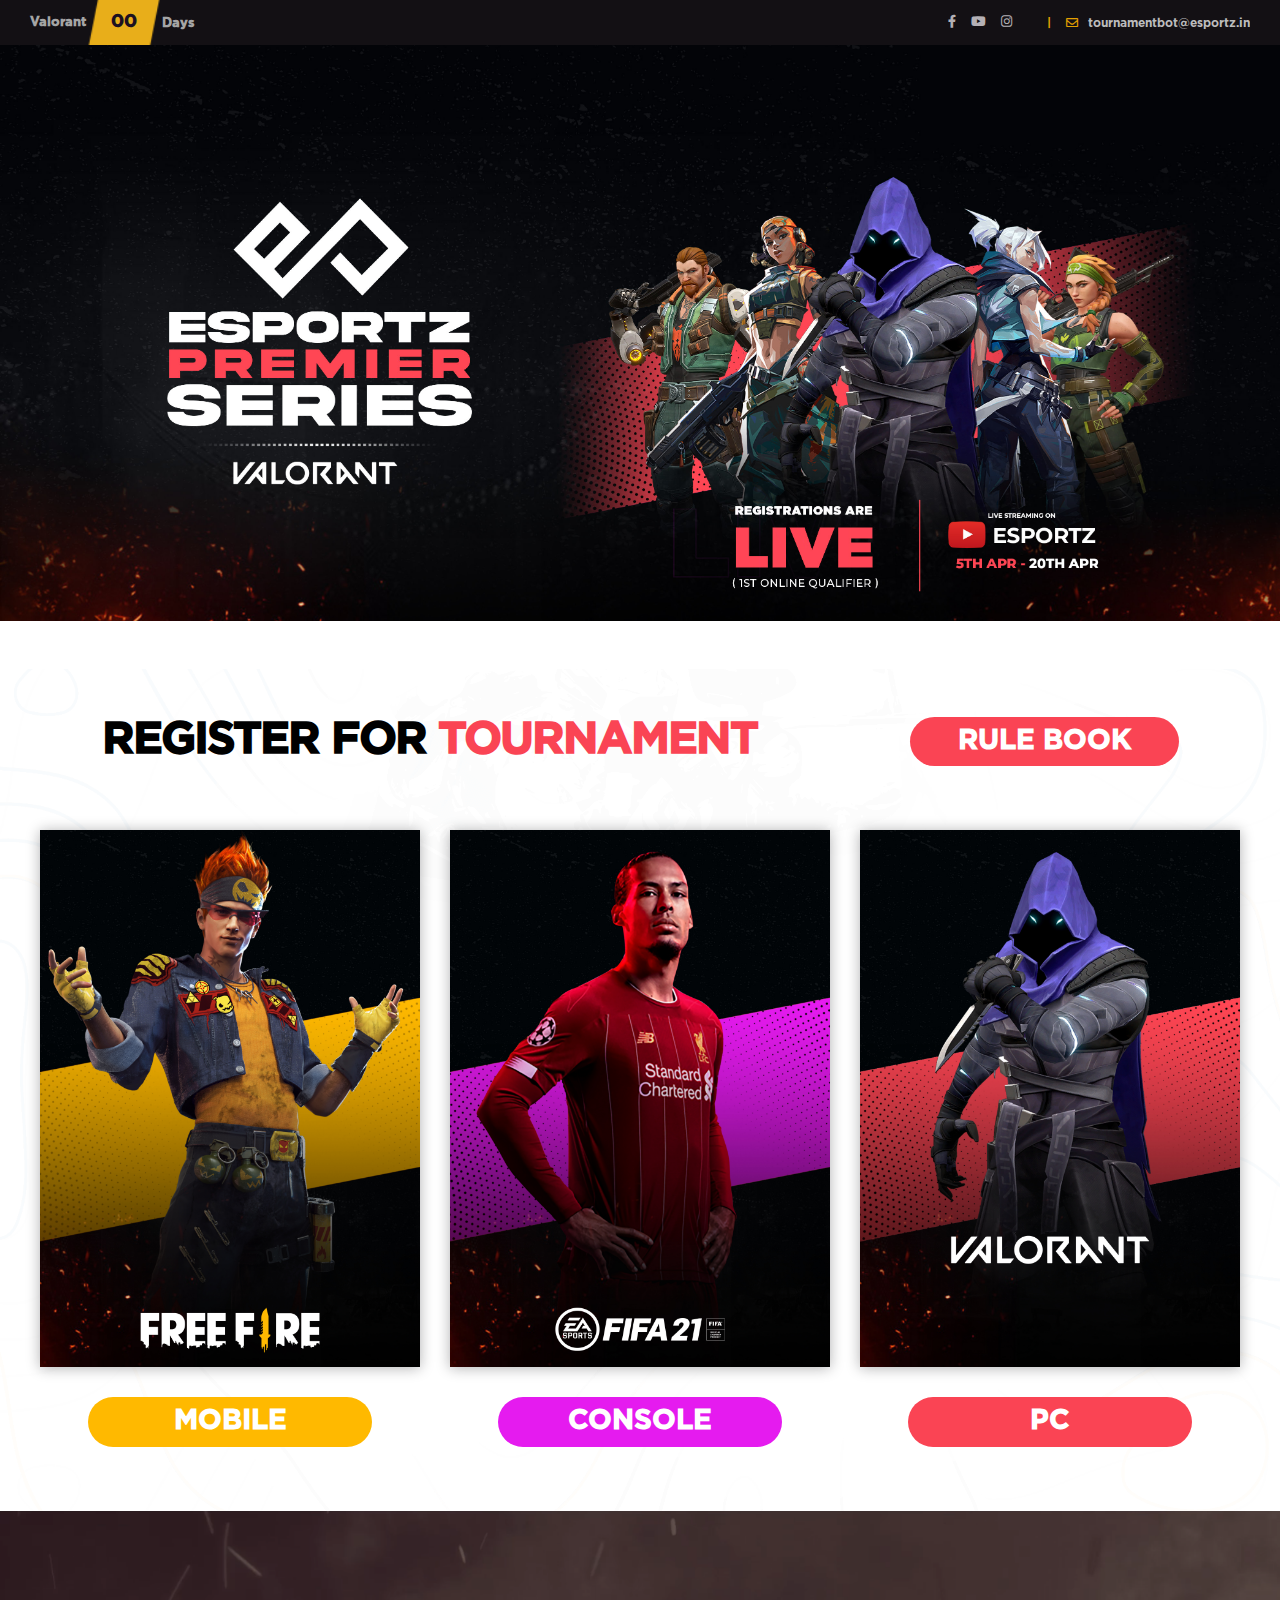
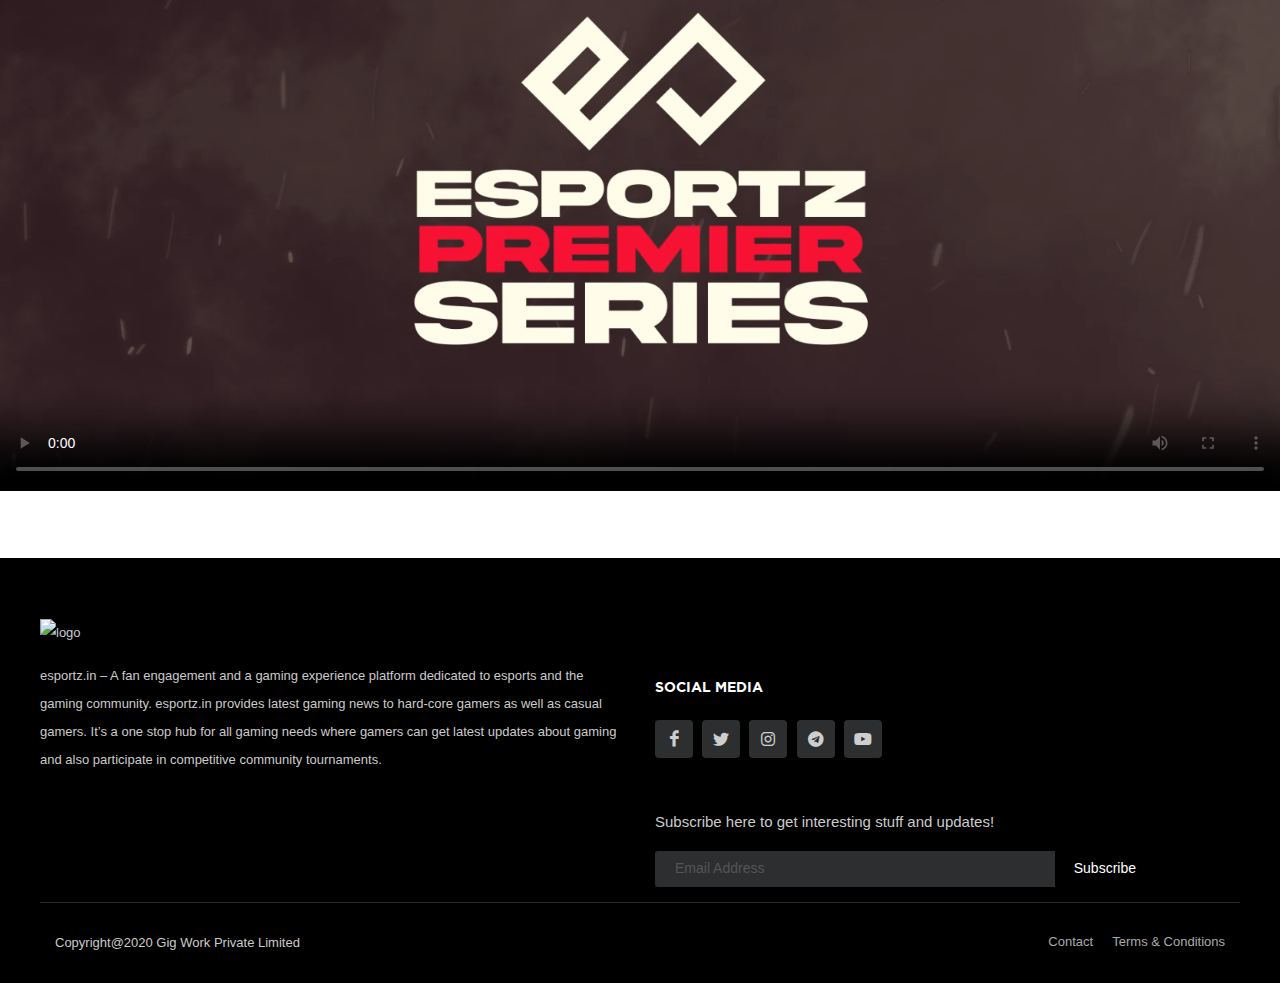
==== commit 75c7847c: "changes" ====
--- a/html/index.html
+++ b/html/index.html
@@ -26,221 +26,20 @@
     <link rel="stylesheet" href="css/responsive.css">
     <link rel="stylesheet" href="css/animate.css" type="text/css" />
     <link rel="stylesheet" href="css/icons.css" type="text/css" />
+    <link rel="stylesheet" href="css/new.css">
 </head>
 <style>
-    body,
-    html {
-        height: 100%;
-    }
-    
-    .transparent-header {
-        top: 0px;
-    }
-    
-    @font-face {
-        font-family: bebasNeue;
-        src: url(fonts/BebasNeue-Book.ttf);
-    }
-    
     @font-face {
         font-family: gotham;
-        src: url(fonts/Gotham\ Bold.otf);
+        src: url('fonts/Gotham Bold.otf');
     }
     
     body {
         font-family: gotham !important;
     }
     
-    .esp-logo {
-        height: 120px
-    }
-    
-    @media only screen and (max-width: 720px) {
-        .esp-logo {
-            height: 80px;
-        }
-        .logo-div {
-            text-align: left !important;
-        }
-    }
-    
-    .video-wrap {
-        overflow: hidden;
-        width: 100%;
-        position: relative;
-    }
-    
-    .logo-div {
-        text-align: center;
-    }
-    
-    video {
-        max-width: 100%;
-        height: auto;
-    }
-    
-    @media (min-width: 992px) {
-        #top-bar.transparent-topbar {
-            background: #282828 !important;
-        }
-    }
-    
-    @media (min-width: 992px) {
-        #top-bar.transparent-topbar {
-            z-index: 399;
-            border-bottom: 0;
-        }
-    }
-    
-    .dark #top-bar,
-    #top-bar.dark {
-        border-bottom-color: rgba(255, 255, 255, 0.1);
-        background-color: #282828;
-    }
-    
-    #top-bar {
-        position: relative;
-        border-bottom: 1px solid #EEE;
-        font-size: 13px;
-    }
-    
-    .dark {
-        color: #EEE;
-    }
-    
-    .dark .top-links {
-        border-bottom-color: rgba(255, 255, 255, 0.1);
-    }
-    
-    @media (min-width: 768px) {
-        .top-links {
-            border-bottom: 0;
-        }
-    }
-    
-    .top-links {
-        position: relative;
-        -ms-flex: 0 0 auto;
-        flex: 0 0 auto;
-        -ms-flex-positive: 0;
-        flex-grow: 0;
-        border-bottom: 1px solid #EEE;
-    }
-    
-    .top-links-container {
-        display: -ms-flexbox;
-        display: flex;
-        -ms-flex-wrap: wrap;
-        flex-wrap: wrap;
-        -ms-flex-align: center;
-        align-items: center;
-        -ms-flex-pack: center;
-        justify-content: center;
-        list-style: none;
-        margin-bottom: 0;
-    }
-    
-    .dark .top-links-item {
-        border-left-color: rgba(255, 255, 255, 0.1);
-    }
-    
-    .top-links-item:first-child,
-    .top-links-sub-menu .top-links-item {
-        border-left: 0 !important;
-    }
-    
-    .top-links-item {
-        position: relative;
-        border-left: 1px solid #EEE;
-    }
-    
-    .dark .top-links li>a,
-    .dark #top-social li a {
-        color: #FFF;
-    }
-    
-    .dark .top-links-item>a {
-        color: #AAA;
-    }
-    
-    .top-links-item>a {
-        display: block;
-        padding: 12px;
-        font-size: 0.75rem;
-        line-height: 20px;
-        font-weight: 700;
-        text-transform: uppercase;
-        color: #666;
-    }
-    
-    .stretched #wrapper {
-        width: 100%;
-        margin: 0;
-        box-shadow: none;
-    }
-    
-    #wrapper {
-        position: relative;
-        float: none;
-        width: 100%;
-        margin: 0 auto;
-        background-color: #FFF;
-        box-shadow: 0 0 10px rgba(0, 0, 0, 0.1);
-        -moz-box-shadow: 0 0 10px rgba(0, 0, 0, 0.1);
-        -webkit-box-shadow: 0 0 10px rgba(0, 0, 0, 0.1);
-    }
-    
-    #top-social {
-        display: -ms-flexbox;
-        display: flex;
-        justify-content: center;
-        margin: 0;
-    }
-    
     .navbar-wrap ul li a::before {
         background-color: #fa4454;
-    }
-    
-    .mean-container .mean-nav {
-        background: none;
-    }
-    
-    #top-social li .ts-icon {
-        width: 40px;
-        text-align: center;
-        font-size: 0.875rem;
-    }
-    
-    #top-social li .ts-icon,
-    #top-social li .ts-text {
-        display: block;
-        -ms-flex-preferred-size: 0;
-        flex-basis: 0;
-        -ms-flex-positive: 1;
-        flex-grow: 1;
-        height: 44px;
-        line-height: 44px;
-    }
-    
-    .vl {
-        border-left: 6px solid #e4a101;
-    }
-    
-    #count {
-        background-color: #e4a101;
-    }
-    
-    .yellow {
-        color: #e4a101;
-    }
-    
-    .main-bg {
-        /* background-image: url("img/slider/1.jpg"); */
-        height: auto;
-        background-position: center;
-        background-repeat: no-repeat;
-        background-size: cover;
-        max-width: 100%;
     }
 </style>
 
@@ -442,9 +241,124 @@
             </div>
         </section>
         <!-- slider-area-end -->
+        <!-- <section>
+            <div class="my-3">
+                <div class="section-title text-center mb-20">
+                    <h2 class="black-text">Register For <span class="red-text">Tournament</span></h2>
+                </div>
+            </div>
+        </section> -->
+
+        <section class="featured-game-area position-relative pt-5 mt-5 pb-3">
+            <div class="featured-game-bg"></div>
+            <div class="container">
+                <div class="row justify-content-around mb-5">
+                    <div class="section-title text-center mb-20">
+                        <h2 class="black-text" style="font-family: gotham !important;">REGISTER FOR <span class="red-text">TOURNAMENT</span></h2>
+                    </div>
+                    <div>
+                        <a href="rules.pdf" target="__blank__">
+                            <div class="p-2 px-5 rounded-button" style=" background-color:#fa4454">
+                                <h3 class="section-title mb-0" style="font-family: gotham !important;">RULE BOOK</h3>
+                            </div>
+                        </a>
+
+                    </div>
+                </div>
+                <div class="row featured-active">
+                    <div class="col-lg-4 col-sm-6 grid-item">
+                        <a href="free-fire.html">
+                            <div class="featured-game-item mb-30">
+                                <div class="featured-game-thumb">
+                                    <img src="img/featured/free-fire.jpg" alt="">
+                                </div>
+                                <!-- <div class="featured-game-content">
+                                <h4><a href="free-fire.html">JUST FOR <span>GAMERS</span></a></h4>
+                                <div class="featured-game-meta">
+                                    <i class="fas fa-bell"></i>
+                                    <span>Mobile</span>
+                                </div>
+                            </div> -->
+                                <!-- <div class="featured-game-content featured-game-overlay-content">
+                                <div class="featured-game-icon"><img src="img/icon/featured_game_icon.png" alt=""></div>
+                                <h4><a href="free-fire.html">JUST FOR <span>GAMERS</span></a></h4>
+                                <div class="featured-game-meta">
+                                    <i class="fas fa-bell"></i>
+                                    <span>Mobile</span>
+                                </div>
+                            </div> -->
+                            </div>
+                        </a>
+                        <div class="w-100 text-center px-5 pb-5">
+                            <div class="p-2 px-5 rounded-button" style=" background-color:rgb(255,185,0)">
+                                <h3 class="section-title mb-0" style="font-family: gotham !important;">MOBILE</h3>
+                            </div>
+                        </div>
+                    </div>
+                    <div class="col-lg-4 col-sm-6 grid-item">
+                        <a href="fifa.html">
+                            <div class="featured-game-item mb-30">
+                                <div class="featured-game-thumb">
+                                    <img src="img/featured/fifa.jpg" alt="">
+                                </div>
+                                <!-- <div class="featured-game-content">
+                                <h4><a href="fifa.html">JUST FOR <span>GAMERS</span></a></h4>
+                                <div class="featured-game-meta">
+                                    <i class="fas fa-bell"></i>
+                                    <span>Console</span>
+                                </div>
+                            </div>
+                            <div class="featured-game-content featured-game-overlay-content">
+                                <div class="featured-game-icon"><img src="img/icon/featured_game_icon.png" alt=""></div>
+                                <h4><a href="fifa.html">JUST FOR <span>GAMERS</span></a></h4>
+                                <div class="featured-game-meta">
+                                    <i class="fas fa-bell"></i>
+                                    <span>Console</span>
+                                </div>
+                            </div> -->
+                            </div>
+                        </a>
+                        <div class="w-100 text-center px-5 pb-5">
+                            <div class="p-2 px-5 rounded-button" style=" background-color:rgb(229,27,239)">
+                                <h3 class="section-title mb-0" style="font-family: gotham !important;">CONSOLE</h3>
+                            </div>
+                        </div>
+                    </div>
+                    <div class="col-lg-4 col-sm-6 grid-item">
+                        <a href="valo.html">
+                            <div class="featured-game-item mb-30">
+                                <div class="featured-game-thumb">
+                                    <img src="img/featured/valo.jpg" alt="">
+                                </div>
+                                <!-- <div class="featured-game-content">
+                                <h4><a href="#">JUST FOR <span>GAMERS</span></a></h4>
+                                <div class="featured-game-meta">
+                                    <i class="fas fa-bell"></i>
+                                    <span>PC</span>
+                                </div>
+                            </div>
+                            <div class="featured-game-content featured-game-overlay-content">
+                                <div class="featured-game-icon"><img src="img/icon/featured_game_icon.png" alt=""></div>
+                                <h4><a href="valo.html">JUST FOR <span>GAMERS</span></a></h4>
+                                <div class="featured-game-meta">
+                                    <i class="fas fa-bell"></i>
+                                    <span>PC</span>
+                                </div>
+                            </div> -->
+                            </div>
+                        </a>
+                        <div class="w-100 text-center px-5 pb-5">
+                            <div class="p-2 px-5 rounded-button" style=" background-color:#fa4454">
+                                <h3 class="section-title mb-0" style="font-family: gotham !important;">PC</h3>
+                            </div>
+                        </div>
+                    </div>
+                </div>
+            </div>
+        </section>
 
         <!-- new-games-area -->
-        <section class="released-games-area gray-bg pt-115 pb-70">
+        <section class="released-games-area gray-bg pt-115 pb-70 d-none">
             <div class="container">
                 <div class="row justify-content-center">
                     <div class="col-xl-6 col-lg-8">
@@ -577,7 +491,7 @@
         <!-- new-games-area-end -->
 
         <!-- gamers-area -->
-        <section class="just-gamers-area just-gamers-bg pt-115 pb-120">
+        <section class="just-gamers-area just-gamers-bg pt-115 pb-120 d-none">
             <div class="container">
                 <div class="row">
                     <div class="col-xl-5 col-lg-6 col-md-10">
@@ -649,7 +563,7 @@
         <!-- gamers-area-end -->
 
         <!-- featured-game-area -->
-        <section class="featured-game-area position-relative pt-115 pb-90">
+        <section class="featured-game-area position-relative pt-115 pb-90 d-none">
             <div class="featured-game-bg"></div>
             <div class="container">
                 <div class="row justify-content-center">
@@ -662,33 +576,36 @@
                 </div>
                 <div class="row featured-active">
                     <div class="col-lg-4 col-sm-6 grid-item">
-                        <div class="featured-game-item mb-30">
-                            <div class="featured-game-thumb">
-                                <img src="img/featured/free-fire.jpg" alt="">
-                            </div>
-                            <div class="featured-game-content">
+                        <a href="">
+                            <div class="featured-game-item mb-30">
+                                <div class="featured-game-thumb">
+                                    <img src="img/featured/free-fire.jpg" alt="">
+                                </div>
+                                <!-- <div class="featured-game-content">
                                 <h4><a href="free-fire.html">JUST FOR <span>GAMERS</span></a></h4>
                                 <div class="featured-game-meta">
                                     <i class="fas fa-bell"></i>
                                     <span>Mobile</span>
                                 </div>
-                            </div>
-                            <div class="featured-game-content featured-game-overlay-content">
+                            </div> -->
+                                <!-- <div class="featured-game-content featured-game-overlay-content">
                                 <div class="featured-game-icon"><img src="img/icon/featured_game_icon.png" alt=""></div>
                                 <h4><a href="free-fire.html">JUST FOR <span>GAMERS</span></a></h4>
                                 <div class="featured-game-meta">
                                     <i class="fas fa-bell"></i>
                                     <span>Mobile</span>
                                 </div>
-                            </div>
-                        </div>
+                            </div> -->
+                            </div>
+                        </a>
                     </div>
                     <div class="col-lg-4 col-sm-6 grid-item">
-                        <div class="featured-game-item mb-30">
-                            <div class="featured-game-thumb">
-                                <img src="img/featured/fifa.jpg" alt="">
-                            </div>
-                            <div class="featured-game-content">
+                        <a href="">
+                            <div class="featured-game-item mb-30">
+                                <div class="featured-game-thumb">
+                                    <img src="img/featured/fifa.jpg" alt="">
+                                </div>
+                                <!-- <div class="featured-game-content">
                                 <h4><a href="fifa.html">JUST FOR <span>GAMERS</span></a></h4>
                                 <div class="featured-game-meta">
                                     <i class="fas fa-bell"></i>
@@ -702,15 +619,17 @@
                                     <i class="fas fa-bell"></i>
                                     <span>Console</span>
                                 </div>
-                            </div>
-                        </div>
+                            </div> -->
+                            </div>
+                        </a>
                     </div>
                     <div class="col-lg-4 col-sm-6 grid-item">
-                        <div class="featured-game-item mb-30">
-                            <div class="featured-game-thumb">
-                                <img src="img/featured/valo.jpg" alt="">
-                            </div>
-                            <div class="featured-game-content">
+                        <a href="">
+                            <div class="featured-game-item mb-30">
+                                <div class="featured-game-thumb">
+                                    <img src="img/featured/valo.jpg" alt="">
+                                </div>
+                                <!-- <div class="featured-game-content">
                                 <h4><a href="#">JUST FOR <span>GAMERS</span></a></h4>
                                 <div class="featured-game-meta">
                                     <i class="fas fa-bell"></i>
@@ -724,8 +643,9 @@
                                     <i class="fas fa-bell"></i>
                                     <span>PC</span>
                                 </div>
-                            </div>
-                        </div>
+                            </div> -->
+                            </div>
+                        </a>
                     </div>
                 </div>
             </div>
--- a/html/css/style.css
+++ b/html/css/style.css
@@ -128,7 +128,7 @@
 h4,
 h5,
 h6 {
-    font-family: 'Oxanium', cursive;
+    font-family: gotham;
     color: #fff;
     margin-top: 0px;
     font-style: normal;
@@ -614,7 +614,7 @@
     line-height: 1;
     position: relative;
     z-index: 1;
-    font-family: 'Oxanium', cursive;
+    font-family: gotham;
 }
 
 .navbar-wrap ul li.show a::before,
@@ -957,7 +957,7 @@
     text-transform: uppercase;
     font-weight: 700;
     color: #fff;
-    font-family: 'Oxanium', cursive;
+    font-family: gotham;
     line-height: 1;
     letter-spacing: 2px;
     margin-right: 5px;
@@ -991,7 +991,7 @@
     font-size: 11px;
     text-transform: uppercase;
     font-weight: 700;
-    font-family: 'Oxanium', cursive;
+    font-family: gotham;
 }
 
 .t-header-top-area .header-top-login ul li a {
@@ -1001,7 +1001,7 @@
     color: #cfcdcd;
     font-weight: 700;
     font-size: 11px;
-    font-family: 'Oxanium', cursive;
+    font-family: gotham;
     padding: 2px 23px 2px 7px;
     border-top: 2px solid #2a2b37;
     border-bottom: 2px solid #2a2b37;
@@ -1146,7 +1146,7 @@
 
 .header-style-four .header-social span {
     color: #fff;
-    font-family: 'Oxanium', cursive;
+    font-family: gotham;
     font-weight: 700;
     margin-right: 15px;
 }
@@ -2708,7 +2708,7 @@
     top: 0;
     width: 100%;
     height: 100%;
-    background-color: rgba(233, 163, 1, 0.749);
+    /* background-color: rgba(233, 163, 1, 0.749); */
     transition: .3s linear;
     opacity: 0;
 }
@@ -3662,7 +3662,7 @@
     font-size: 12px;
     font-weight: 600;
     color: #e8a301;
-    font-family: 'Oxanium', cursive;
+    font-family: gotham;
     margin-bottom: 6px;
 }
 
@@ -4103,7 +4103,7 @@
     font-size: 12px;
     text-transform: uppercase;
     color: #252525;
-    font-family: 'Oxanium', cursive;
+    font-family: gotham;
     font-weight: 800;
     line-height: 1;
     display: inline-block;
@@ -4185,7 +4185,7 @@
     font-size: 14px;
     text-transform: uppercase;
     color: #dcdada;
-    font-family: 'Oxanium', cursive;
+    font-family: gotham;
     font-weight: 800;
 }
 
@@ -4371,7 +4371,7 @@
 .sidebar-trend-match-action {
     font-size: 22px;
     font-weight: 800;
-    font-family: 'Oxanium', cursive;
+    font-family: gotham;
     display: flex;
     align-items: center;
 }
@@ -4419,7 +4419,7 @@
     border: 1px solid #2b2b2b;
     font-size: 14px;
     font-weight: 800;
-    font-family: 'Oxanium', cursive;
+    font-family: gotham;
     line-height: 1;
     padding: 15px 20px;
 }
@@ -4725,7 +4725,7 @@
     font-size: 14px;
     font-weight: 800;
     line-height: 1;
-    font-family: 'Oxanium', cursive;
+    font-family: gotham;
     padding: 16px 24px;
 }
 
@@ -4972,7 +4972,7 @@
     font-size: 14px;
     font-weight: 800;
     color: #6d6d6d;
-    font-family: 'Oxanium', cursive;
+    font-family: gotham;
 }
 
 .community-wrap tr th:first-child {
--- a/html/css/new.css
+++ b/html/css/new.css
@@ -0,0 +1,227 @@
+body,
+html {
+    height: 100%;
+}
+
+.transparent-header {
+    top: 0px;
+}
+
+@font-face {
+    font-family: bebasNeue;
+    src: url(fonts/BebasNeue-Book.ttf);
+}
+
+@font-face {
+    font-family: monstrerrat;
+    src: url(fonts/Montserrat-Bold.otf);
+}
+
+@font-face {
+    font-family: gotham;
+    src: url('fonts/Gotham Bold.otf');
+}
+
+.esp-logo {
+    height: 120px
+}
+
+@media only screen and (max-width: 720px) {
+    .esp-logo {
+        height: 80px;
+    }
+    .logo-div {
+        text-align: left !important;
+    }
+}
+
+.video-wrap {
+    overflow: hidden;
+    width: 100%;
+    position: relative;
+}
+
+.logo-div {
+    text-align: center;
+}
+
+video {
+    max-width: 100%;
+    height: auto;
+}
+
+@media (min-width: 992px) {
+    #top-bar.transparent-topbar {
+        background: #282828 !important;
+    }
+}
+
+@media (min-width: 992px) {
+    #top-bar.transparent-topbar {
+        z-index: 399;
+        border-bottom: 0;
+    }
+}
+
+.dark #top-bar,
+#top-bar.dark {
+    border-bottom-color: rgba(255, 255, 255, 0.1);
+    background-color: #282828;
+}
+
+#top-bar {
+    position: relative;
+    border-bottom: 1px solid #EEE;
+    font-size: 13px;
+}
+
+.dark {
+    color: #EEE;
+}
+
+.dark .top-links {
+    border-bottom-color: rgba(255, 255, 255, 0.1);
+}
+
+@media (min-width: 768px) {
+    .top-links {
+        border-bottom: 0;
+    }
+}
+
+.top-links {
+    position: relative;
+    -ms-flex: 0 0 auto;
+    flex: 0 0 auto;
+    -ms-flex-positive: 0;
+    flex-grow: 0;
+    border-bottom: 1px solid #EEE;
+}
+
+.top-links-container {
+    display: -ms-flexbox;
+    display: flex;
+    -ms-flex-wrap: wrap;
+    flex-wrap: wrap;
+    -ms-flex-align: center;
+    align-items: center;
+    -ms-flex-pack: center;
+    justify-content: center;
+    list-style: none;
+    margin-bottom: 0;
+}
+
+.dark .top-links-item {
+    border-left-color: rgba(255, 255, 255, 0.1);
+}
+
+.top-links-item:first-child,
+.top-links-sub-menu .top-links-item {
+    border-left: 0 !important;
+}
+
+.top-links-item {
+    position: relative;
+    border-left: 1px solid #EEE;
+}
+
+.dark .top-links li>a,
+.dark #top-social li a {
+    color: #FFF;
+}
+
+.dark .top-links-item>a {
+    color: #AAA;
+}
+
+.top-links-item>a {
+    display: block;
+    padding: 12px;
+    font-size: 0.75rem;
+    line-height: 20px;
+    font-weight: 700;
+    text-transform: uppercase;
+    color: #666;
+}
+
+.stretched #wrapper {
+    width: 100%;
+    margin: 0;
+    box-shadow: none;
+}
+
+#wrapper {
+    position: relative;
+    float: none;
+    width: 100%;
+    margin: 0 auto;
+    background-color: #FFF;
+    box-shadow: 0 0 10px rgba(0, 0, 0, 0.1);
+    -moz-box-shadow: 0 0 10px rgba(0, 0, 0, 0.1);
+    -webkit-box-shadow: 0 0 10px rgba(0, 0, 0, 0.1);
+}
+
+#top-social {
+    display: -ms-flexbox;
+    display: flex;
+    justify-content: center;
+    margin: 0;
+}
+
+.mean-container .mean-nav {
+    background: none;
+}
+
+#top-social li .ts-icon {
+    width: 40px;
+    text-align: center;
+    font-size: 0.875rem;
+}
+
+#top-social li .ts-icon,
+#top-social li .ts-text {
+    display: block;
+    -ms-flex-preferred-size: 0;
+    flex-basis: 0;
+    -ms-flex-positive: 1;
+    flex-grow: 1;
+    height: 44px;
+    line-height: 44px;
+}
+
+.vl {
+    border-left: 6px solid #e4a101;
+}
+
+#count {
+    background-color: #e4a101;
+}
+
+.yellow {
+    color: #e4a101;
+}
+
+.main-bg {
+    /* background-image: url("img/slider/1.jpg"); */
+    height: auto;
+    background-position: center;
+    background-repeat: no-repeat;
+    background-size: cover;
+    max-width: 100%;
+}
+
+.black-text {
+    color: black !important;
+}
+
+.red-text {
+    color: #fa4454 !important;
+}
+
+.bebasNeue {
+    font-family: bebasNeue !important;
+}
+
+.rounded-button {
+    border-radius: 50px;
+}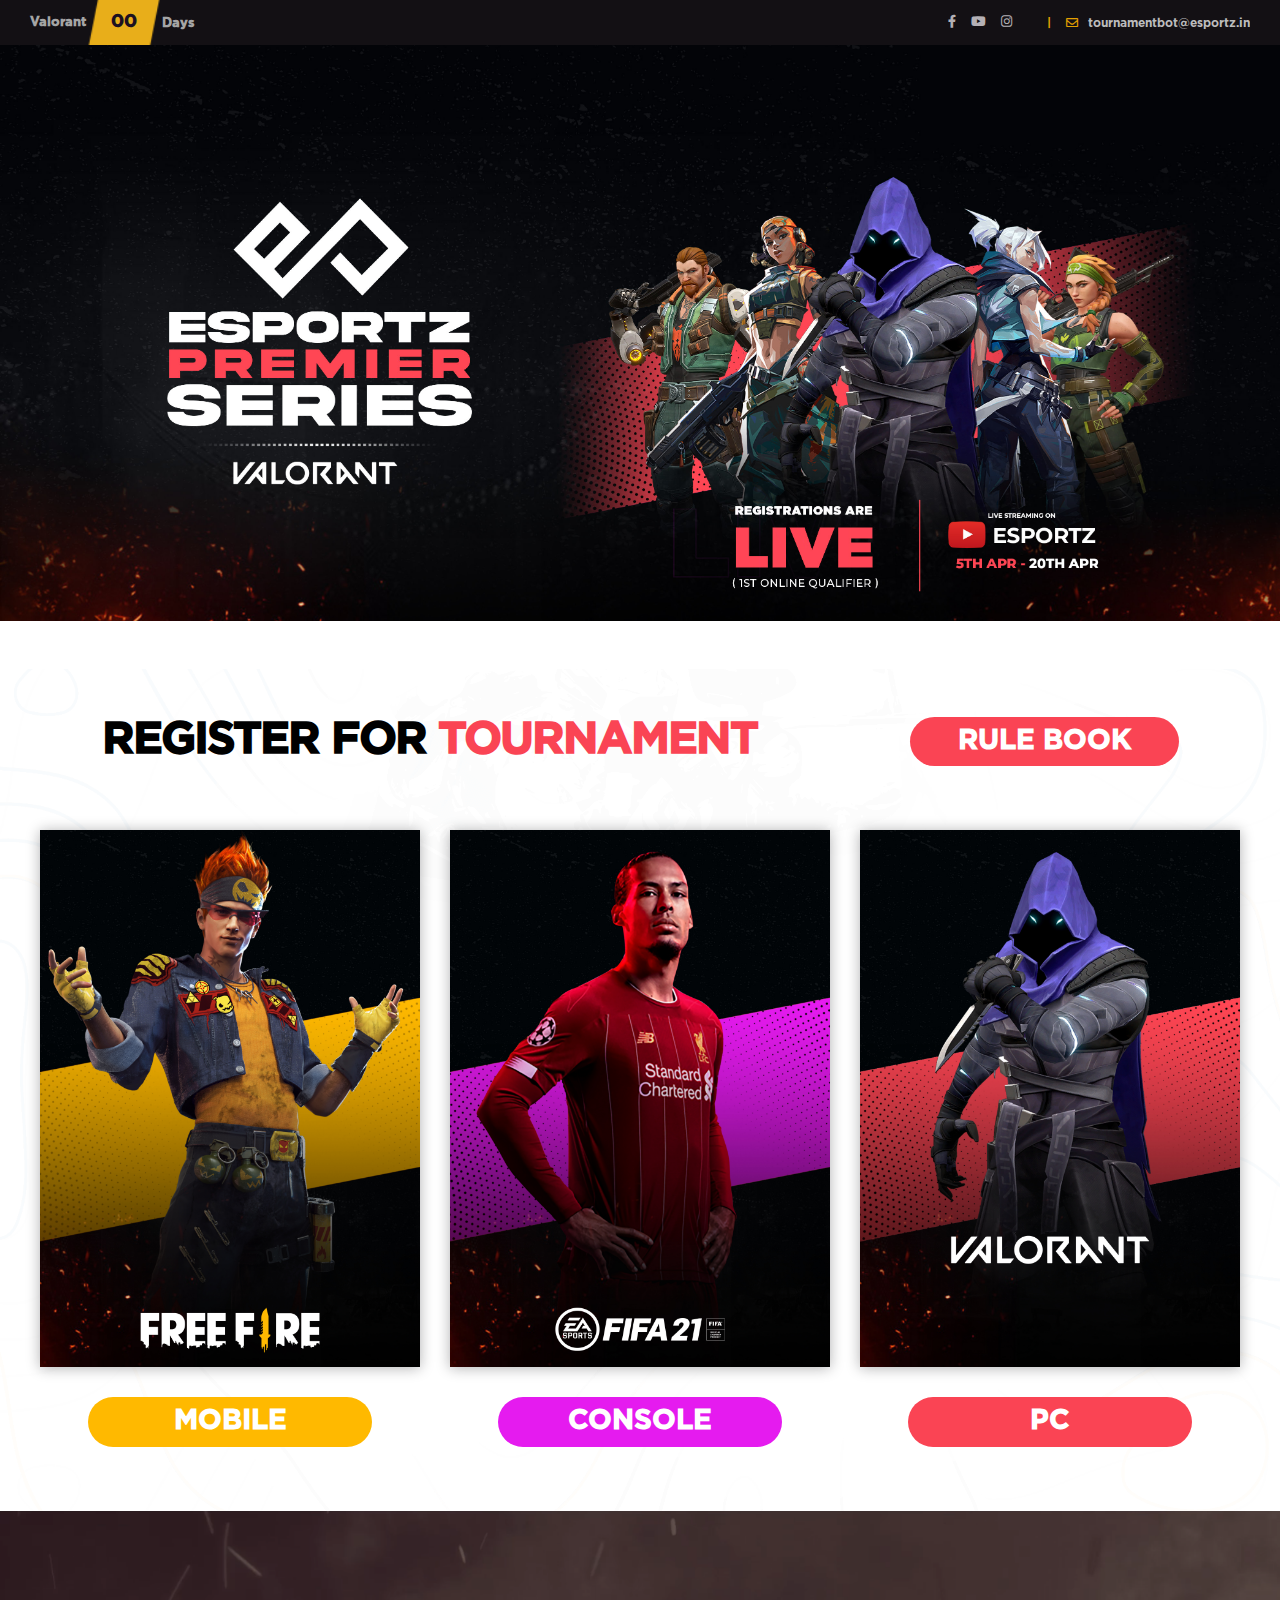
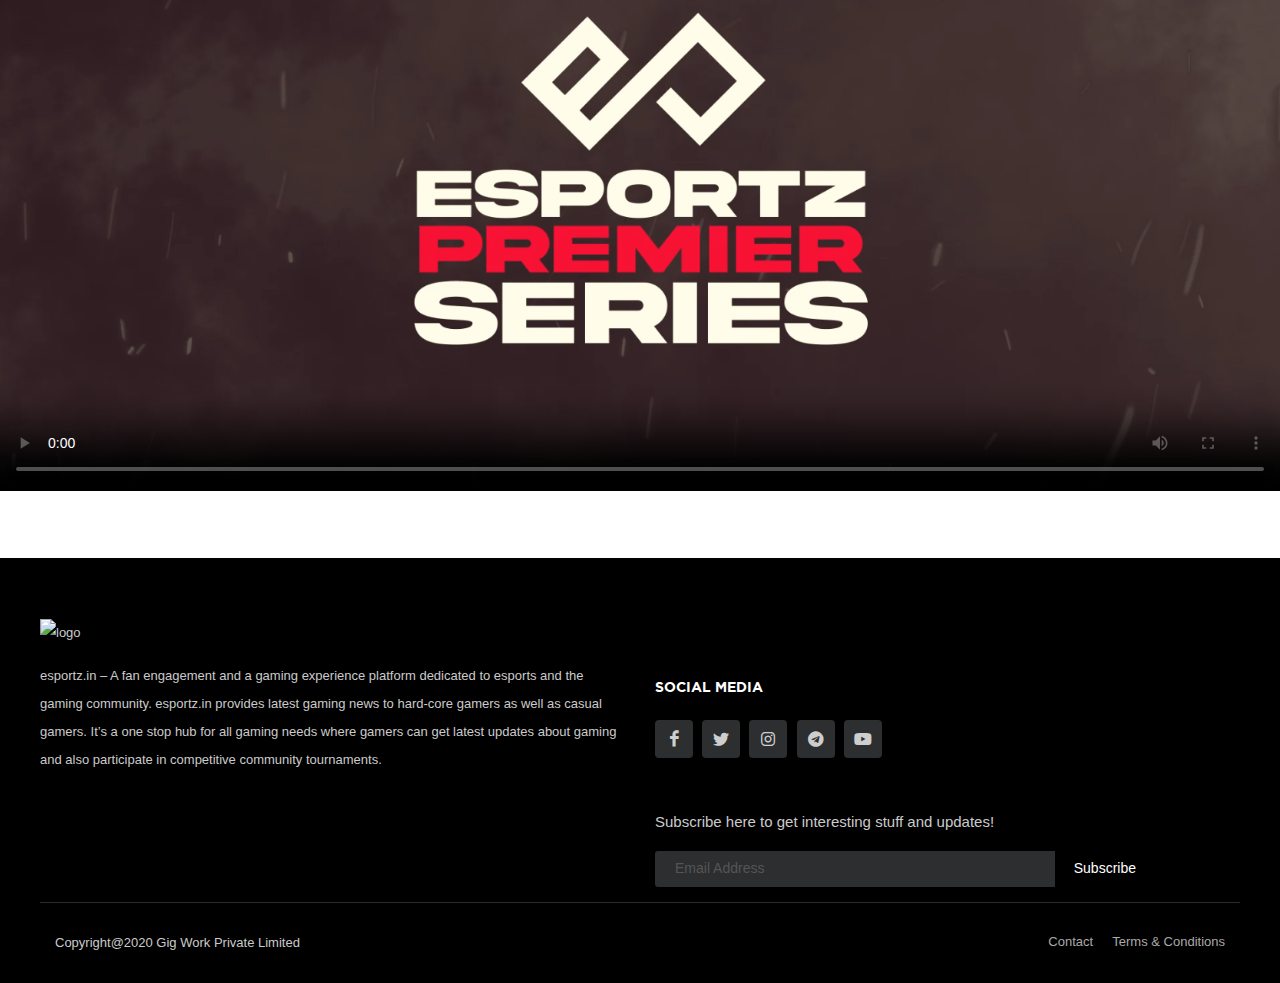
==== commit c4bfeaaa: "valo" ====
--- a/html/index.html
+++ b/html/index.html
@@ -680,7 +680,7 @@
         </section> -->
         <section class="w-100">
             <div class="w-100">
-                <video poster="videos/trailer-poster.png" preload="auto" loop autoplay controls>
+                <video poster="videos/trailer-poster.png" preload="auto" loop controls>
 							<source src='videos/trailer.mp4' type='video/mp4' />
 						</video>
             </div>
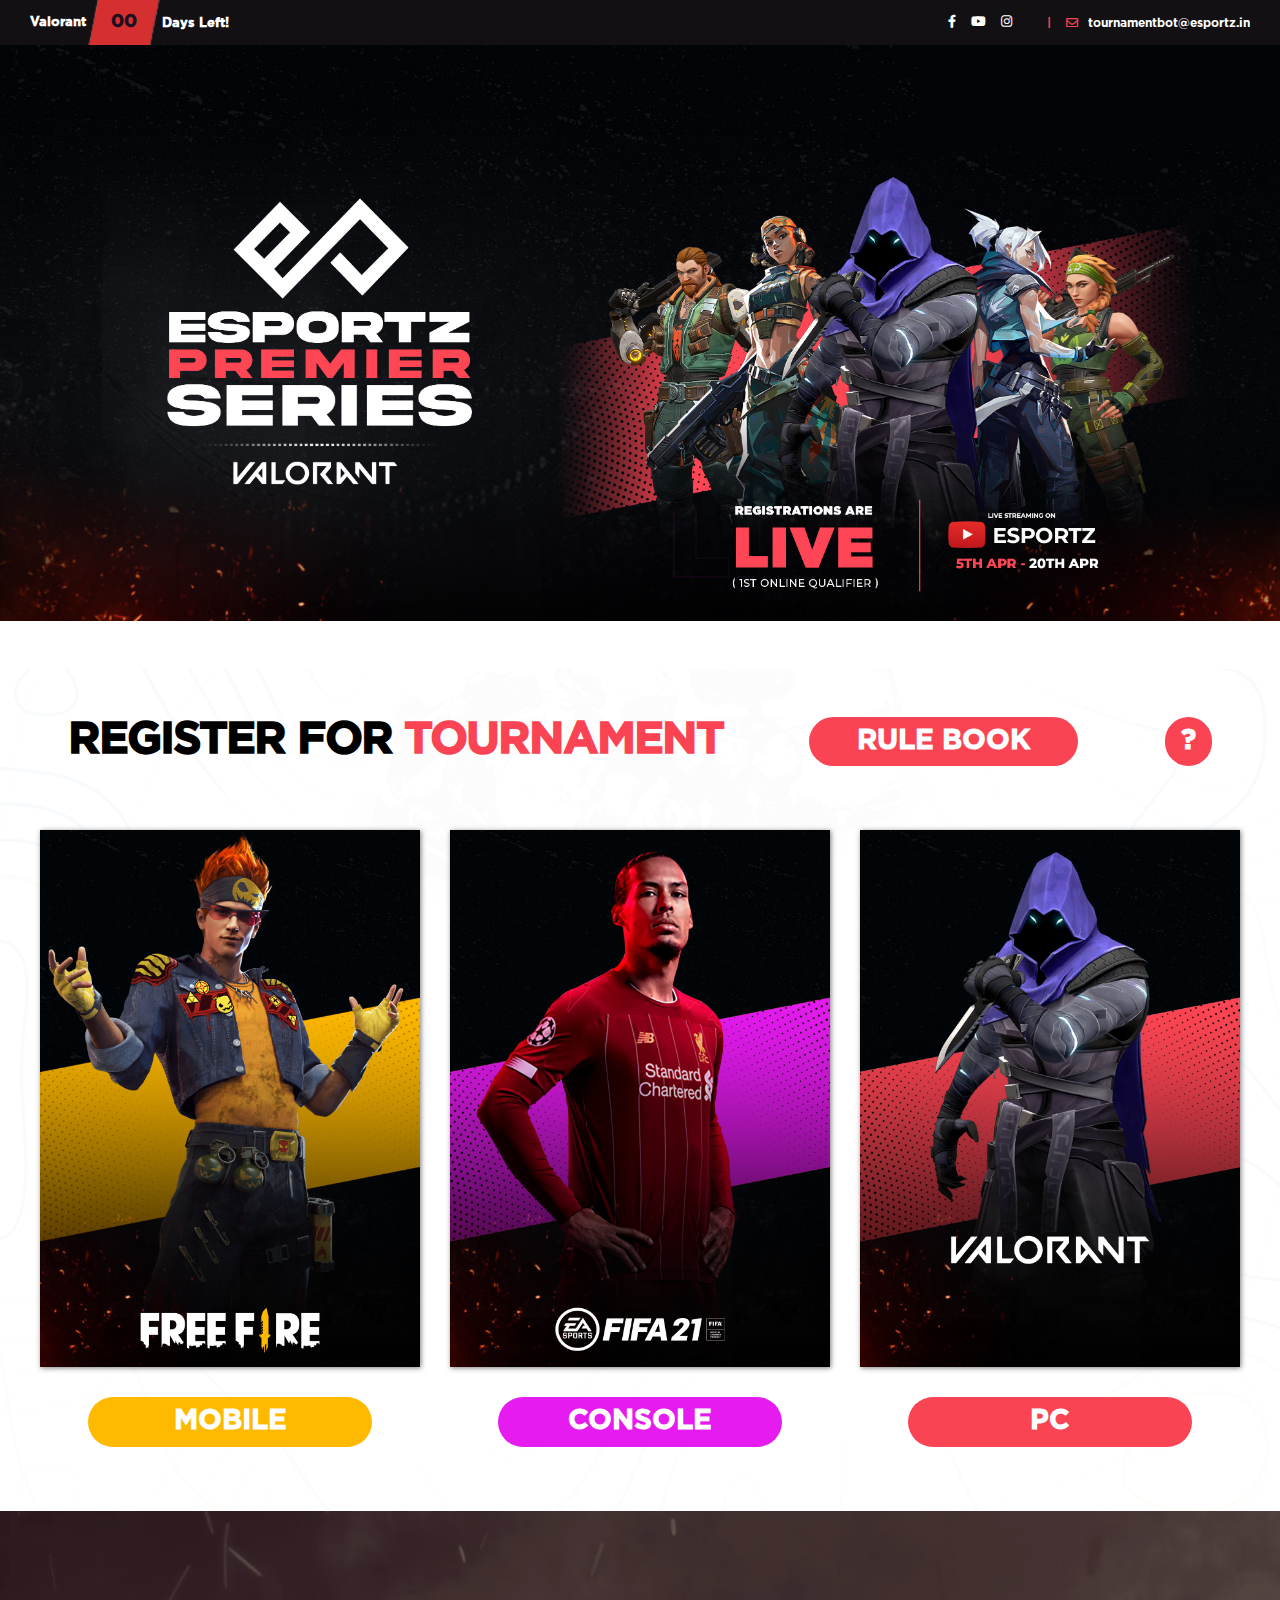
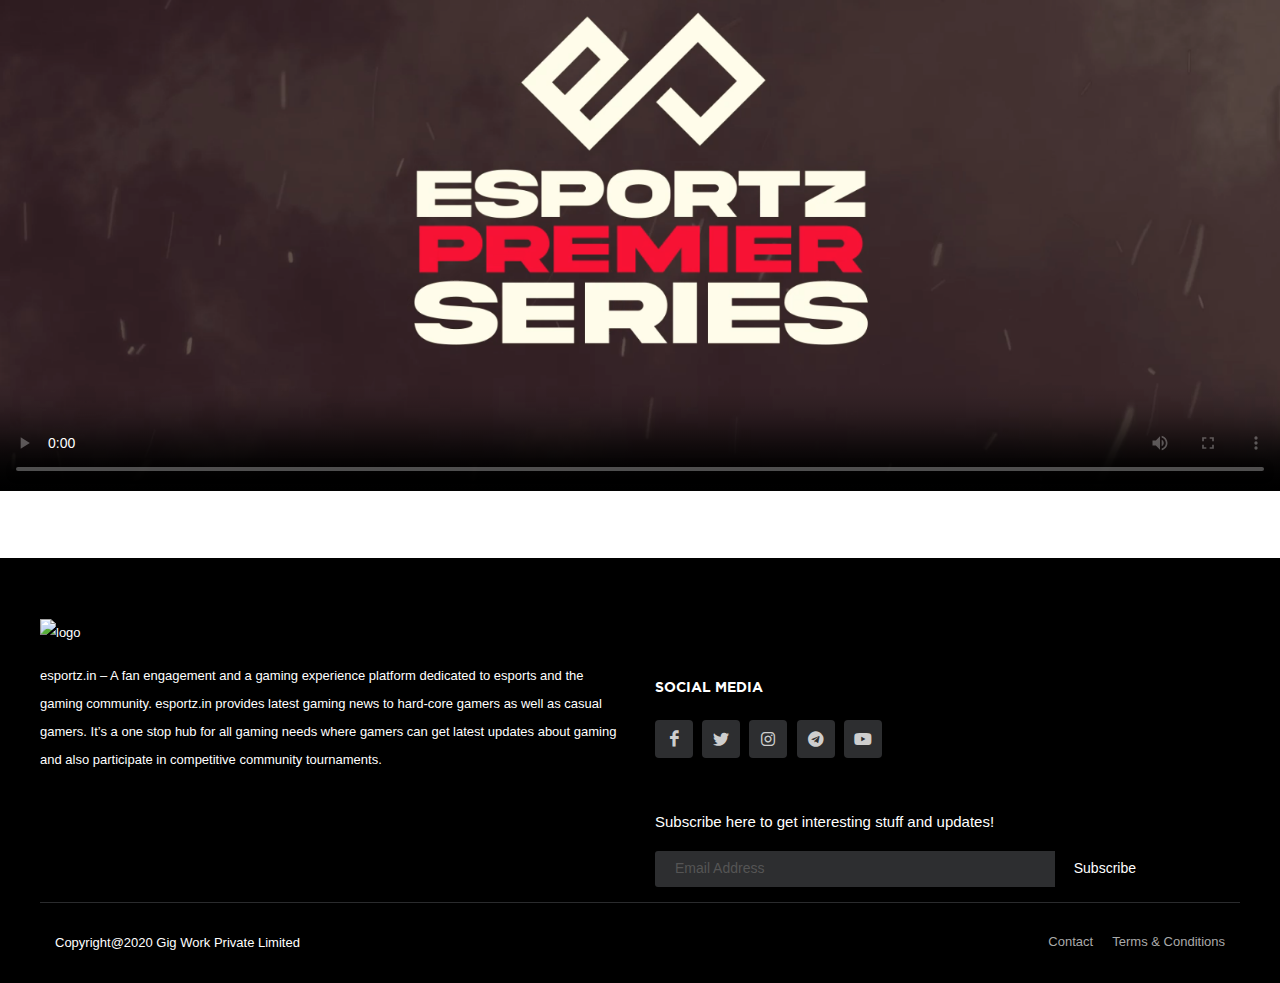
==== commit a78e09e1: "package" ====
--- a/html/index.html
+++ b/html/index.html
@@ -41,6 +41,22 @@
     .navbar-wrap ul li a::before {
         background-color: #fa4454;
     }
+    
+    #scrollUp {
+        background: #fa4454;
+    }
+    
+    .header-social ul li a {
+        color: white;
+    }
+    
+    p {
+        color: white !important;
+    }
+    
+    .header-top-mail p a {
+        color: white;
+    }
 </style>
 
 <body>
@@ -64,7 +80,7 @@
                     <div class="col-lg-6 d-none d-lg-block">
                         <div class="header-top-offer">
                             <p>Valorant</p>
-                            <span class="coming-time" data-countdown="2021/4/05"></span>
+                            <span class="coming-time" data-countdown="2021/5/10"></span>
                         </div>
                     </div>
                     <div class="col-lg-6">
@@ -80,7 +96,7 @@
                                 <ul>
                                     <li>
                                         <div class="header-top-mail">
-                                            <p><span>|</span><i class="far fa-envelope"></i><a href="mailto:tournamentbot@esportz.in">tournamentbot@esportz.in</a></p>
+                                            <p><span style="color: #fa4454;">|</span><i class="far fa-envelope" style="color: #fa4454;"></i><a href="mailto:tournamentbot@esportz.in">tournamentbot@esportz.in</a></p>
                                         </div>
                                     </li>
                                 </ul>
@@ -264,9 +280,18 @@
                         </a>
 
                     </div>
+
+                    <div>
+                        <a href="faq.html">
+                            <div class="p-2 px-3 rounded-button" style=" background-color:#fa4454">
+                                <h3 class="section-title mb-0" style="font-family: gotham !important;">?</h3>
+                            </div>
+                        </a>
+
+                    </div>
                 </div>
                 <div class="row featured-active">
-                    <div class="col-lg-4 col-sm-6 grid-item">
+                    <div class="col-lg-4 col-sm-6 grid-item ">
                         <a href="free-fire.html">
                             <div class="featured-game-item mb-30">
                                 <div class="featured-game-thumb">
@@ -290,7 +315,7 @@
                             </div>
                         </a>
                         <div class="w-100 text-center px-5 pb-5">
-                            <div class="p-2 px-5 rounded-button" style=" background-color:rgb(255,185,0)">
+                            <div class="p-2 px-md-5 px-3 rounded-button" style=" background-color:rgb(255,185,0)">
                                 <h3 class="section-title mb-0" style="font-family: gotham !important;">MOBILE</h3>
                             </div>
                         </div>
@@ -319,7 +344,7 @@
                             </div>
                         </a>
                         <div class="w-100 text-center px-5 pb-5">
-                            <div class="p-2 px-5 rounded-button" style=" background-color:rgb(229,27,239)">
+                            <div class="p-2 px-md-5 px-3 rounded-button" style=" background-color:rgb(229,27,239)">
                                 <h3 class="section-title mb-0" style="font-family: gotham !important;">CONSOLE</h3>
                             </div>
                         </div>
@@ -348,7 +373,7 @@
                             </div>
                         </a>
                         <div class="w-100 text-center px-5 pb-5">
-                            <div class="p-2 px-5 rounded-button" style=" background-color:#fa4454">
+                            <div class="p-2 px-md-5 px-3 rounded-button" style=" background-color:#fa4454">
                                 <h3 class="section-title mb-0" style="font-family: gotham !important;">PC</h3>
                             </div>
                         </div>
--- a/html/css/new.css
+++ b/html/css/new.css
@@ -224,4 +224,49 @@
 
 .rounded-button {
     border-radius: 50px;
+}
+
+.form-control {
+    border: none !important;
+    border-bottom: 1px solid black !important;
+    padding-left: 0;
+    color: rgb(123, 123, 123) !important;
+    border-radius: 0;
+    font-size: 1.2rem !important;
+}
+
+label {
+    color: black;
+    font-size: 1.2rem;
+}
+
+input {
+    font: 400 1.2rem Arial;
+}
+
+input[type=file]::file-selector-button {
+    background-color: black;
+    color: white;
+    border: none;
+    margin-right: 10px;
+}
+
+.featured-game-item {
+    cursor: pointer;
+    position: relative;
+    box-shadow: 1px 1px 5px 0px rgba(82, 82, 82, 0.75);
+    transition: all 150ms ease-in-out;
+}
+
+.featured-game-item:hover {
+    top: -3px;
+    left: -3px;
+    box-shadow: 3px 3px 15px 0px rgba(82, 82, 82, 0.85);
+}
+
+.featured-game-item:active {
+    top: 2px;
+    left: 2px;
+    background-color: #e50000;
+    box-shadow: inset 0 0 10px rgba(82, 82, 82, 0.85);
 }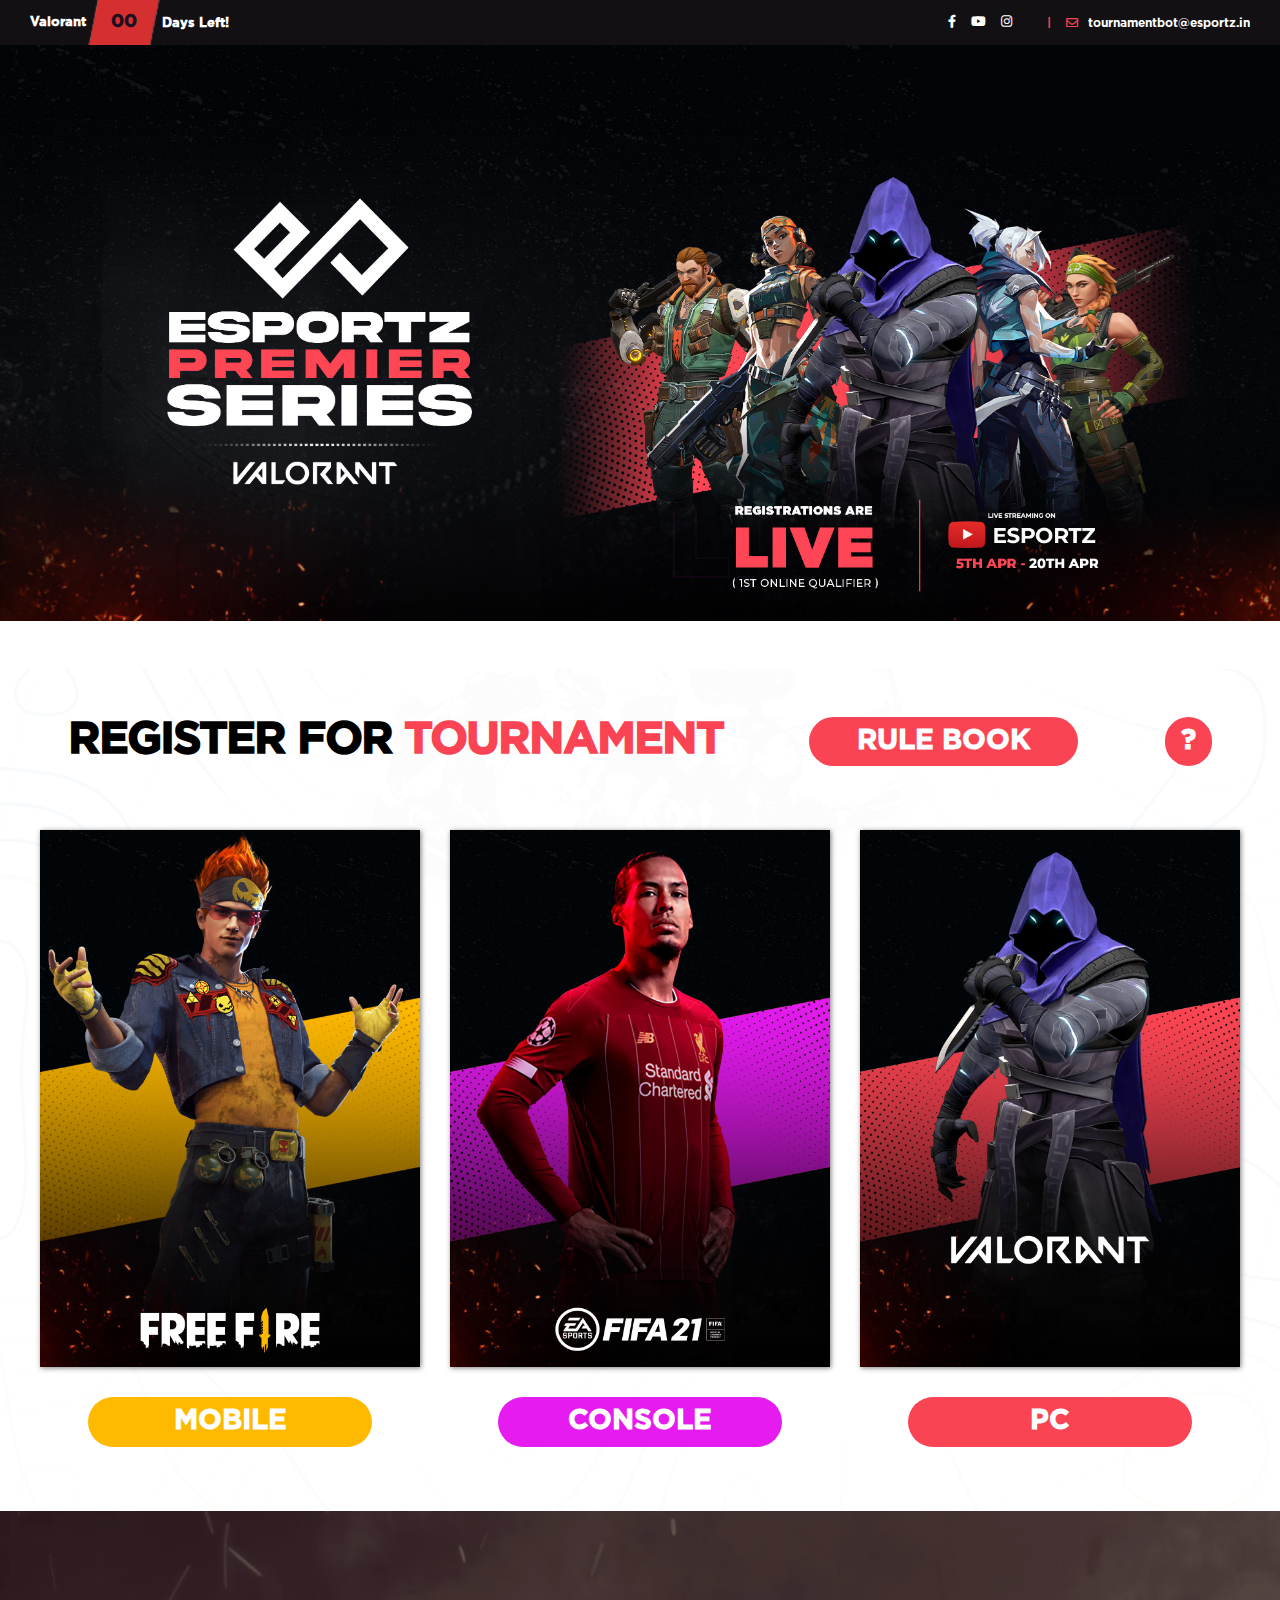
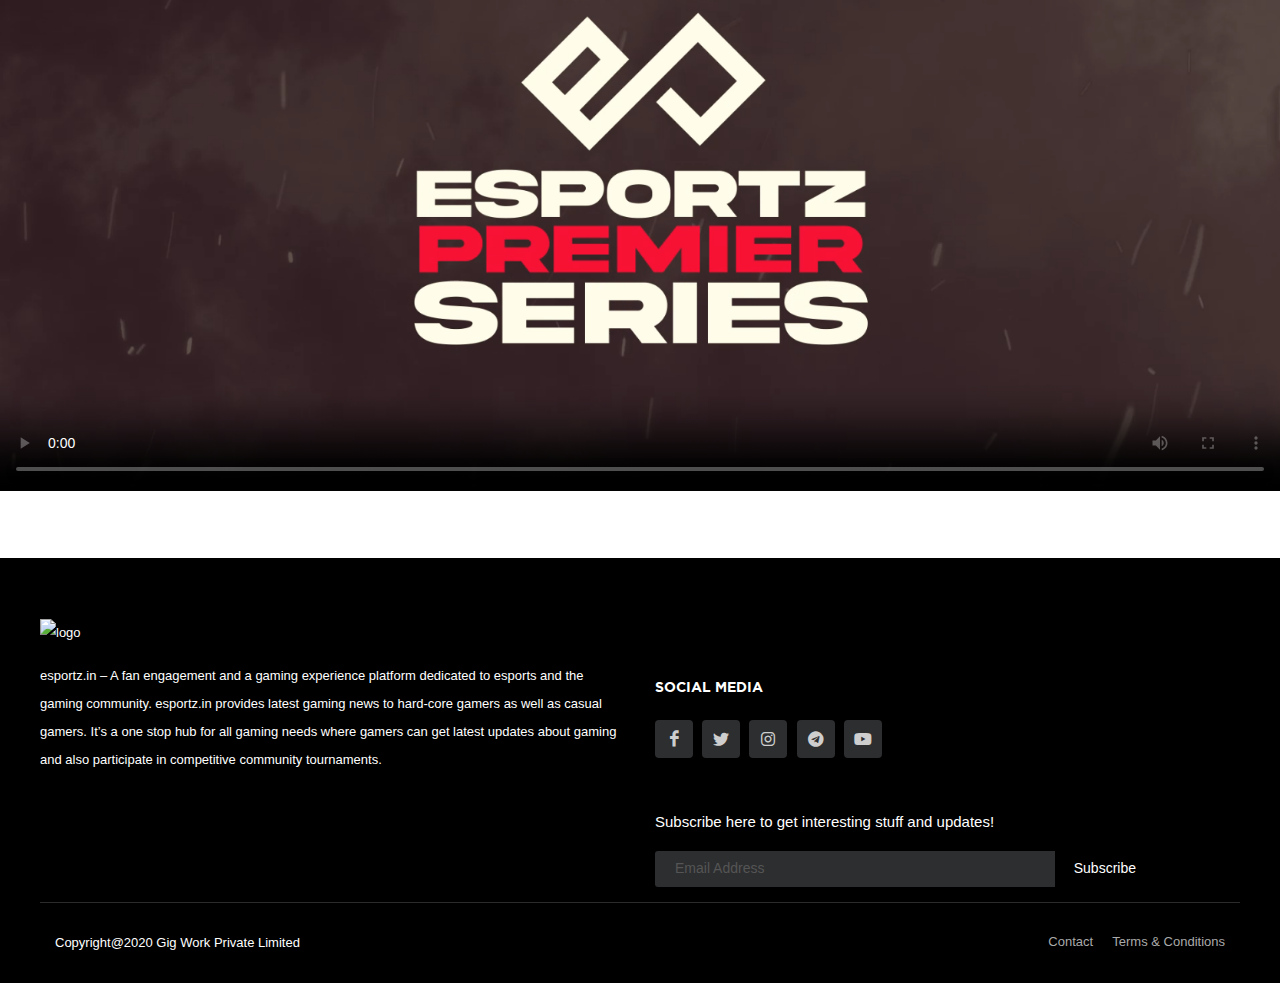
==== commit dd9355a2: "valorant3" ====
--- a/html/index.html
+++ b/html/index.html
@@ -1,1195 +1,1195 @@
-<!doctype html>
-<html class="no-js" lang="en">
-
-<head>
-    <meta charset="utf-8">
-    <meta http-equiv="x-ua-compatible" content="ie=edge">
-    <title>Esportz Premier Series</title>
-    <meta name="description" content="">
-    <meta name="viewport" content="width=device-width, initial-scale=1">
-
-    <link rel="shortcut icon" type="image/x-icon" href="img/favicon.png">
-    <!-- Place favicon.ico in the root directory -->
-
-    <!-- CSS here -->
-    <link rel="stylesheet" href="css/bootstrap.min.css">
-    <link rel="stylesheet" href="css/animate.min.css">
-    <link rel="stylesheet" href="css/magnific-popup.css">
-    <link rel="stylesheet" href="css/fontawesome-all.min.css">
-    <link rel="stylesheet" href="css/odometer.css">
-    <link rel="stylesheet" href="css/aos.css">
-    <link rel="stylesheet" href="css/owl.carousel.min.css">
-    <link rel="stylesheet" href="css/meanmenu.css">
-    <link rel="stylesheet" href="css/slick.css">
-    <link rel="stylesheet" href="css/default.css">
-    <link rel="stylesheet" href="css/style.css">
-    <link rel="stylesheet" href="css/responsive.css">
-    <link rel="stylesheet" href="css/animate.css" type="text/css" />
-    <link rel="stylesheet" href="css/icons.css" type="text/css" />
-    <link rel="stylesheet" href="css/new.css">
-</head>
-<style>
-    @font-face {
-        font-family: gotham;
-        src: url('fonts/Gotham Bold.otf');
-    }
-    
-    body {
-        font-family: gotham !important;
-    }
-    
-    .navbar-wrap ul li a::before {
-        background-color: #fa4454;
-    }
-    
-    #scrollUp {
-        background: #fa4454;
-    }
-    
-    .header-social ul li a {
-        color: white;
-    }
-    
-    p {
-        color: white !important;
-    }
-    
-    .header-top-mail p a {
-        color: white;
-    }
-</style>
-
-<body>
-
-    <!-- preloader -->
-    <div id="preloader">
-        <div id="loading-center">
-            <div id="loading-center-absolute">
-                <img src="img/icon/preloader.svg" alt="">
-            </div>
-        </div>
-    </div>
-    <!-- preloader-end -->
-
-    <!-- header-area -->
-    <header>
-
-        <div class="header-top-area s-header-top-area d-none d-lg-block">
-            <div class="container-fluid s-container-full-padding">
-                <div class="row align-items-center">
-                    <div class="col-lg-6 d-none d-lg-block">
-                        <div class="header-top-offer">
-                            <p>Valorant</p>
-                            <span class="coming-time" data-countdown="2021/5/10"></span>
-                        </div>
-                    </div>
-                    <div class="col-lg-6">
-                        <div class="header-top-right">
-                            <div class="header-social">
-                                <ul>
-                                    <li><a href="#"><i class="fab fa-facebook-f"></i></a></li>
-                                    <li><a href="#"><i class="fab fa-youtube"></i></a></li>
-                                    <li><a href="#"><i class="fab fa-instagram"></i></a></li>
-                                </ul>
-                            </div>
-                            <div class="header-top-action">
-                                <ul>
-                                    <li>
-                                        <div class="header-top-mail">
-                                            <p><span style="color: #fa4454;">|</span><i class="far fa-envelope" style="color: #fa4454;"></i><a href="mailto:tournamentbot@esportz.in">tournamentbot@esportz.in</a></p>
-                                        </div>
-                                    </li>
-                                </ul>
-                            </div>
-                        </div>
-                    </div>
-                </div>
-            </div>
-        </div>
-        <div id="sticky-header" class="transparent-header d-none">
-            <div class="container-fluid s-container-full-padding">
-                <div class="row">
-                    <div class="col-12">
-                        <div class="main-menu menu-style-two">
-                            <nav class="row">
-                                <div class="logo col">
-                                    <a href="index.html"><img src="img/logo/esportz.png" height="60px" alt="Logo"></a>
-                                </div>
-                                <div class=" col logo-div">
-                                    <a href="index.html"><img id='logo' src="img/logo/epslogo3.png" class="esp-logo" alt="Logo"></a>
-                                </div>
-                                <div id="mobile-menu" class="navbar-wrap d-none d-lg-flex col text-right">
-
-                                    <ul>
-                                        <li class="show"><a href="#" style="color: white;">Home</a>
-                                        </li>
-                                        <li><a href="free-fire.html" style="color: white;">Free Fire</a>
-                                        </li>
-
-                                        <li><a href="fifa.html" style="color: white;">Fifa</a>
-                                        </li>
-                                    </ul>
-                                </div>
-                            </nav>
-                        </div>
-                        <div class="mobile-menu"></div>
-                    </div>
-                </div>
-            </div>
-        </div>
-        <!-- <div id='wrapper'>
-
-            <div id="top-bar" class="transparent-topbar dark">
-
-                <div class="row justify-content-around m-0">
-                    <div class="col-auto">
-                        <div class="row">
-
-                            <p class="my-auto px-3">FIFA</p>
-
-                            <div id='count' class=" p-3"> 3</div>
-                            <p class="my-auto px-3">DAYS LEFT</p>
-
-                        </div>
-
-                    </div>
-                    <div class="col-auto   justify-content-center  d-flex flex-column  my-md-0 my-3">
-
-                        <ul id="top-social">
-                            <li><a href="#" class="icon-facebook-f"><i class="fa fa-facebook" aria-hidden="true"></i></a></li>
-                            <li><a href="#" class="icon-youtube"><i class="fa fa-facebook" aria-hidden="true"></i></a></li>
-                            <li><a href="#" class="icon-instagram"><i class="fa fa-facebook" aria-hidden="true"></i></a></li>
-                        </ul>
-
-                    </div>
-
-                </div>
-            </div>
-        </div> -->
-    </header>
-    <!-- header-area-end -->
-
-    <!-- main-area -->
-    <section class="w-100">
-        <img id='image' src="img/slider/3.jpg" class="main-bg" alt="">
-    </section>
-    <main>
-
-        <section class="main-bg d-none">
-            <div class="container">
-                <div class="row justify-content-center">
-                    <div class="col-xl-9">
-                        <div class="slider-content text-center">
-                            <!-- <h6 class="wow fadeInDown" data-wow-delay=".2s"></h6> -->
-                            <h2 class="tlt fix" data-in-effect="fadeInLeft"> <span></span></h2>
-                            <p class="wow fadeInUp" data-wow-delay="2s"></p>
-                            <!-- <a href="#" class="btn wow fadeInUp" data-wow-delay="2.2s"></a> -->
-                        </div>
-                    </div>
-                </div>
-            </div>
-        </section>
-        <!-- slider-area -->
-        <section class="slider-area d-none">
-            <div class="slider-active">
-                <div class="single-slider slider-bg slider-style-two" style="background-image: url(img/slider/1.jpg); background-size: cover;">
-                    <div class="container-fluid container-full-padding">
-                        <div class="row d-none">
-                            <div class="col-xl-6 col-lg-7 col-md-11">
-                                <div class="slider-content">
-                                    <!-- <h6 data-animation="fadeInUp" data-delay=".4s" style="color: black;">Esportz Premier Series</h6> -->
-                                    <!-- <div class="w-100">
-
-                                        <img class="" src="img/logo/epslogo3.png" data-animation="fadeInUp" data-delay=".4s" alt="" height="100px" width="auto">
-                                    </div> -->
-
-                                    <h2 data-animation="fadeInUp" data-delay=".4s" style="color: black;"> Free <span style="color: white;"> Fire</span> </h2>
-                                    <p data-animation="fadeInUp" data-delay=".6s" style="color: black;">From the scratch to engaging with an audience viewership of 250k and building a YouTube subscriber base of 11.4k in a weeklong affair at Esportz Invitation Series last month. Garena’s popular battle royale and your
-                                        very own favourite mobile title Free Fire returns for an even greater tournament. </p>
-                                    <a href="free-fire.html" class="btn btn-style-two" data-animation="fadeInUp" data-delay=".8s">Register</a>
-                                </div>
-                            </div>
-                        </div>
-                    </div>
-                    <!-- <div class="slider-img" data-animation="slideInRightS" data-delay=".6s"><img src="img/slider/ffpng1.png" alt=""></div>
-                    <div class="slider-img slider-img2" data-animation="slideInLeftS" data-delay=".6s"><img src="img/slider/ffpng2.png" alt=""></div> -->
-                    <div class="slider-circle-shape"><img src="img/slider/slider_circle.png" alt="" class="rotateme"></div>
-                </div>
-                <div class="single-slider slider-bg slider-style-two" style="background-image: url(img/slider/2.jpg);">
-                    <div class="container-fluid container-full-padding">
-                        <div class="row d-none">
-                            <div class="col-xl-6 col-lg-7 col-md-11">
-                                <div class="slider-content">
-                                    <!-- <h6 data-animation="fadeInUp" data-delay=".4s">Esportz Premier Series</h6>
-                                     -->
-                                    <!-- <div class="w-100">
-
-                                        <img class="" src="img/logo/epslogo1.png" data-animation="fadeInUp" data-delay=".4s" alt="" height="100px" width="auto">
-                                    </div> -->
-                                    <h2 data-animation="fadeInUp" data-delay=".4s">PC GAME <span> </span> </h2>
-                                    <!-- <p data-animation="fadeInUp" data-delay=".6s">Riot’s FPS title is not even a year old yet since the official release and it is peaking popularity across the world, including India. We couldn't miss on all the agents-packed action. VALORANT will be ticking the title
-                                        for our PC segment at Esportz Premier Series. </p> -->
-                                    <a href="valo.html" class="btn btn-style-two" data-animation="fadeInUp" data-delay=".8s">Register</a>
-                                </div>
-                            </div>
-                        </div>
-                    </div>
-                    <!-- <div class="slider-img" data-animation="slideInRightS" data-delay=".6s"><img src="img/slider/valopng1.png" alt=""></div>
-                    <div class="slider-img slider-img2" data-animation="slideInLeftS" data-delay=".6s"><img src="img/slider/valopng2.png" alt=""></div> -->
-                    <div class="slider-circle-shape"><img src="img/slider/slider_circle.png" alt="" class="rotateme"></div>
-                </div>
-                <!-- <div class="single-slider slider-bg slider-style-two" style="background-image: url(img/images/fifa.png);">
-                    <div class="container-fluid container-full-padding">
-                        <div class="row">
-                            <div class="col-xl-6 col-lg-7 col-md-11">
-                                <div class="slider-content">
-                                    <h2 data-animation="fadeInUp" data-delay=".4s">FIFA <span> 21 </span> </h2>
-                                    <p data-animation="fadeInUp" data-delay=".6s">Console gamers, get your controllers ready. It's 2021 so don't miss a chance to score big in FIFA 21. The 28th installment of the FIFA series is our final title of the stack to complete our grand event. </p>
-                                    <a href="fifa.html" class="btn btn-style-two" data-animation="fadeInUp" data-delay=".8s">Register</a>
-                                </div>
-                            </div>
-                        </div>
-                    </div>
-                    <div class="slider-img" data-animation="slideInRightS" data-delay=".6s"><img src="img/slider/fifapng1.png" alt=""></div>
-                    <div class="slider-img slider-img2" data-animation="slideInLeftS" data-delay=".6s"><img src="img/slider/fifapng2.png" alt=""></div>
-                    <div class="slider-circle-shape"><img src="img/slider/slider_circle.png" alt="" class="rotateme"></div>
-                </div> -->
-            </div>
-        </section>
-        <!-- slider-area-end -->
-        <!-- <section>
-            <div class="my-3">
-                <div class="section-title text-center mb-20">
-                    <h2 class="black-text">Register For <span class="red-text">Tournament</span></h2>
-                </div>
-            </div>
-        </section> -->
-
-        <section class="featured-game-area position-relative pt-5 mt-5 pb-3">
-            <div class="featured-game-bg"></div>
-            <div class="container">
-                <div class="row justify-content-around mb-5">
-                    <div class="section-title text-center mb-20">
-                        <h2 class="black-text" style="font-family: gotham !important;">REGISTER FOR <span class="red-text">TOURNAMENT</span></h2>
-                    </div>
-                    <div>
-                        <a href="rules.pdf" target="__blank__">
-                            <div class="p-2 px-5 rounded-button" style=" background-color:#fa4454">
-                                <h3 class="section-title mb-0" style="font-family: gotham !important;">RULE BOOK</h3>
-                            </div>
-                        </a>
-
-                    </div>
-
-                    <div>
-                        <a href="faq.html">
-                            <div class="p-2 px-3 rounded-button" style=" background-color:#fa4454">
-                                <h3 class="section-title mb-0" style="font-family: gotham !important;">?</h3>
-                            </div>
-                        </a>
-
-                    </div>
-                </div>
-                <div class="row featured-active">
-                    <div class="col-lg-4 col-sm-6 grid-item ">
-                        <a href="free-fire.html">
-                            <div class="featured-game-item mb-30">
-                                <div class="featured-game-thumb">
-                                    <img src="img/featured/free-fire.jpg" alt="">
-                                </div>
-                                <!-- <div class="featured-game-content">
-                                <h4><a href="free-fire.html">JUST FOR <span>GAMERS</span></a></h4>
-                                <div class="featured-game-meta">
-                                    <i class="fas fa-bell"></i>
-                                    <span>Mobile</span>
-                                </div>
-                            </div> -->
-                                <!-- <div class="featured-game-content featured-game-overlay-content">
-                                <div class="featured-game-icon"><img src="img/icon/featured_game_icon.png" alt=""></div>
-                                <h4><a href="free-fire.html">JUST FOR <span>GAMERS</span></a></h4>
-                                <div class="featured-game-meta">
-                                    <i class="fas fa-bell"></i>
-                                    <span>Mobile</span>
-                                </div>
-                            </div> -->
-                            </div>
-                        </a>
-                        <div class="w-100 text-center px-5 pb-5">
-                            <div class="p-2 px-md-5 px-3 rounded-button" style=" background-color:rgb(255,185,0)">
-                                <h3 class="section-title mb-0" style="font-family: gotham !important;">MOBILE</h3>
-                            </div>
-                        </div>
-                    </div>
-                    <div class="col-lg-4 col-sm-6 grid-item">
-                        <a href="fifa.html">
-                            <div class="featured-game-item mb-30">
-                                <div class="featured-game-thumb">
-                                    <img src="img/featured/fifa.jpg" alt="">
-                                </div>
-                                <!-- <div class="featured-game-content">
-                                <h4><a href="fifa.html">JUST FOR <span>GAMERS</span></a></h4>
-                                <div class="featured-game-meta">
-                                    <i class="fas fa-bell"></i>
-                                    <span>Console</span>
-                                </div>
-                            </div>
-                            <div class="featured-game-content featured-game-overlay-content">
-                                <div class="featured-game-icon"><img src="img/icon/featured_game_icon.png" alt=""></div>
-                                <h4><a href="fifa.html">JUST FOR <span>GAMERS</span></a></h4>
-                                <div class="featured-game-meta">
-                                    <i class="fas fa-bell"></i>
-                                    <span>Console</span>
-                                </div>
-                            </div> -->
-                            </div>
-                        </a>
-                        <div class="w-100 text-center px-5 pb-5">
-                            <div class="p-2 px-md-5 px-3 rounded-button" style=" background-color:rgb(229,27,239)">
-                                <h3 class="section-title mb-0" style="font-family: gotham !important;">CONSOLE</h3>
-                            </div>
-                        </div>
-                    </div>
-                    <div class="col-lg-4 col-sm-6 grid-item">
-                        <a href="valo.html">
-                            <div class="featured-game-item mb-30">
-                                <div class="featured-game-thumb">
-                                    <img src="img/featured/valo.jpg" alt="">
-                                </div>
-                                <!-- <div class="featured-game-content">
-                                <h4><a href="#">JUST FOR <span>GAMERS</span></a></h4>
-                                <div class="featured-game-meta">
-                                    <i class="fas fa-bell"></i>
-                                    <span>PC</span>
-                                </div>
-                            </div>
-                            <div class="featured-game-content featured-game-overlay-content">
-                                <div class="featured-game-icon"><img src="img/icon/featured_game_icon.png" alt=""></div>
-                                <h4><a href="valo.html">JUST FOR <span>GAMERS</span></a></h4>
-                                <div class="featured-game-meta">
-                                    <i class="fas fa-bell"></i>
-                                    <span>PC</span>
-                                </div>
-                            </div> -->
-                            </div>
-                        </a>
-                        <div class="w-100 text-center px-5 pb-5">
-                            <div class="p-2 px-md-5 px-3 rounded-button" style=" background-color:#fa4454">
-                                <h3 class="section-title mb-0" style="font-family: gotham !important;">PC</h3>
-                            </div>
-                        </div>
-                    </div>
-                </div>
-            </div>
-        </section>
-
-        <!-- new-games-area -->
-        <section class="released-games-area gray-bg pt-115 pb-70 d-none">
-            <div class="container">
-                <div class="row justify-content-center">
-                    <div class="col-xl-6 col-lg-8">
-                        <div class="section-title title-style-three text-center mb-20">
-                            <h2> <span>GAMES</span></h2>
-                            <!-- <p>Compete with 100 players on a remote island for winner takes showdown known issue where certain skin strategic</p> -->
-                        </div>
-                    </div>
-                </div>
-                <div class="row align-items-center">
-                    <div class="col-xl-8 col-lg-12">
-                        <div class="released-game-active">
-                            <div class="released-game-carousel">
-                                <div class="released-game-item">
-                                    <div class="released-game-item-bg"></div>
-                                    <div class="released-game-img">
-                                        <img src="img/images/valo.jpg" height="525px" alt="">
-                                    </div>
-                                    <div class="released-game-content">
-                                        <h4>VALORANT <span></span></h4>
-                                        <div class="released-game-list mb-15">
-                                            <ul>
-                                                <li><span>Category :</span>PC</li>
-
-                                                <li><span>Prize Pool :</span>₹1,000,000</li>
-                                            </ul>
-                                        </div>
-                                        <a href="valo.html" class="btn btn-style-two" data-delay=".8s">Register</a>
-                                    </div>
-                                </div>
-                            </div>
-                            <div class="released-game-carousel">
-                                <div class="released-game-item">
-                                    <div class="released-game-item-bg"></div>
-                                    <div class="released-game-img">
-                                        <img src="img/images/ffimage.jpg" height="525px" alt="">
-                                    </div>
-                                    <div class="released-game-content">
-                                        <!-- <div class="released-game-rating">
-                                            <h5>Rating :</h5>
-                                            <div class="released-rating">
-                                                <i class="fas fa-star"></i>
-                                                <i class="fas fa-star"></i>
-                                                <i class="fas fa-star"></i>
-                                                <i class="fas fa-star"></i>
-                                                <i class="fas fa-star"></i>
-                                            </div>
-                                        </div> -->
-                                        <h4>Free <span>Fire</span></h4>
-                                        <div class="released-game-list mb-15">
-                                            <ul>
-                                                <li><span>Category :</span>Mobile </li>
-                                                <!-- <li><span>Format :</span>
-                                                    <ul>
-                                                        <li>150 Teams </li>
-                                                        <li>Pre-Qualifiers 6 days, top 2 teams per group </li>
-                                                        <li>Qualifiers 6 days, top 6 from each group</li>
-                                                        <li>Finale | 3 days: 15 games | 5 games each day</li>
-                                                    </ul>
-
-                                                </li> -->
-                                                <li><span>Prize Pool :</span>₹1,00,000</li>
-                                            </ul>
-                                        </div>
-                                        <!-- <p>Compete with 100 players on a remote thats island for winner takes showdown known issue</p> -->
-                                        <a href="free-fire.html" class="btn btn-style-two">Register</a>
-                                    </div>
-                                </div>
-                            </div>
-                            <div class="released-game-carousel">
-                                <div class="released-game-item">
-                                    <div class="released-game-item-bg"></div>
-                                    <div class="released-game-img">
-                                        <img src="img/images/fifa.jpg" height="525px" alt="">
-                                    </div>
-                                    <div class="released-game-content">
-                                        <!-- <div class="released-game-rating">
-                                            <h5>Rating :</h5>
-                                            <div class="released-rating">
-                                                <i class="fas fa-star"></i>
-                                                <i class="fas fa-star"></i>
-                                                <i class="fas fa-star"></i>
-                                                <i class="fas fa-star"></i>
-                                                <i class="fas fa-star"></i>
-                                            </div>
-                                        </div> -->
-                                        <h4>FIFA <span>21</span></h4>
-                                        <div class="released-game-list mb-15">
-                                            <ul>
-                                                <li><span>Category :</span>Console</li>
-                                                <!-- <li><span>Format :</span>
-                                                    <ul>
-                                                        <li>256 Players </li>
-                                                        <li>Single eliminations till top 8 players </li>
-                                                        <li>Top 8 semi-finals </li>
-                                                        <li>Finale | Best of three </li>
-                                                    </ul>
-
-                                                </li> -->
-                                                <li><span>Prize Pool :</span>₹50,000</li>
-                                            </ul>
-                                        </div>
-                                        <!-- <p>Compete with 100 players on a remote thats island for winner takes showdown known issue</p> -->
-                                        <a href="fifa.html" class="btn btn-style-two" data-delay=".8s">Register</a>
-                                    </div>
-                                </div>
-                            </div>
-                        </div>
-                    </div>
-                    <div class="col-xl-4 col-lg-12">
-                        <div class="released-game-nav">
-                            <div class="released-game-nav-item">
-                                <img src="img/images/valorant.jpeg" alt="">
-                            </div>
-                            <div class="released-game-nav-item">
-                                <img src="img/images/freefire.jpeg" alt="">
-                            </div>
-                            <div class="released-game-nav-item">
-                                <img src="img/images/fifa.jpeg" alt="">
-                            </div>
-                        </div>
-                    </div>
-                </div>
-                <div class="w-100 text-center pt-4">
-
-                    <a href="rules.pdf" target="__blank__" class="btn btn-style-two" data-animation="fadeInUp" data-delay=".8s">Rules</a>
-                </div>
-            </div>
-        </section>
-        <!-- new-games-area-end -->
-
-        <!-- gamers-area -->
-        <section class="just-gamers-area just-gamers-bg pt-115 pb-120 d-none">
-            <div class="container">
-                <div class="row">
-                    <div class="col-xl-5 col-lg-6 col-md-10">
-                        <div class="col-md-6 text-center section-title title-style-three white-title mb-70">
-                            <h1 class="yellow "> INDIA'S</h1>
-                            <p>YEAR LONG ESPORTS CHAMPIONSHIP</p>
-                        </div>
-                        <div class="just-gamers-list">
-                            <!-- <ul>
-                                <li>
-                                    <div class="just-gamers-list-icon">
-                                        <img src="img/icon/gamer_list_icon01.png" alt="">
-                                    </div>
-                                    <div class="just-gamers-list-content fix">
-                                        <h5>VR Development</h5>
-                                        <p>See how well critics rating new video game release with 100 players</p>
-                                    </div>
-                                </li>
-                                <li>
-                                    <div class="just-gamers-list-icon">
-                                        <img src="img/icon/gamer_list_icon02.png" alt="">
-                                    </div>
-                                    <div class="just-gamers-list-content fix">
-                                        <h5>Design & Strategy</h5>
-                                        <p>Village and the subline of her own road, the Line Lane. Pityful a rethoric question</p>
-                                    </div>
-                                </li>
-                                <li>
-                                    <div class="just-gamers-list-icon">
-                                        <img src="img/icon/gamer_list_icon03.png" alt="">
-                                    </div>
-                                    <div class="just-gamers-list-content fix">
-                                        <h5>Jungle Pharaoh</h5>
-                                        <p>Village and the subline of her own road, the Line Lane. Pityful a rethoric question</p>
-                                    </div>
-                                </li>
-                            </ul> -->
-                            <div class="col-md-6  text-center">
-                                <p>PRIZEPOOL</p>
-                                <h1 class="yellow">₹40,00,000</h1>
-                                <br>
-                                <h3>JAN - DEC <span class="yellow">2021</span></h3>
-                            </div>
-                        </div>
-                    </div>
-                    <div class="col-xl-7 col-lg-6 d-none d-lg-block">
-                        <div class="just-gamers-img">
-                            <img src="img/images/character.png" height="1080px" alt="" style="transform: translate(-25%,0);" class="just-gamers-character">
-                            <div class="just-gamers-circle-shape">
-                                <img src="img/images/gamers_circle_line.png" alt="">
-                                <img src="img/images/gamers_circle_shape.png" alt="" class="rotateme">
-                            </div>
-                            <div class="gamers-chart-shape col-md-6 text-center">
-
-                                <h4>ONLINE QUALIFIERS TO</h4>
-                                <h2 class="yellow">LAN FINALE</h2>
-                                <div class="d-md-block d-none">
-
-                                    <br><br><br><br><br><br><br><br>
-                                </div>
-                                <a href="valo.html" class="btn btn-style-two" data-animation="fadeInUp" data-delay=".8s">Register</a>
-                            </div>
-                            <!-- <img src="img/images/just_gamers_chart.png" alt="" class="gamers-chart-shape"> -->
-                        </div>
-                    </div>
-                </div>
-            </div>
-        </section>
-        <!-- gamers-area-end -->
-
-        <!-- featured-game-area -->
-        <section class="featured-game-area position-relative pt-115 pb-90 d-none">
-            <div class="featured-game-bg"></div>
-            <div class="container">
-                <div class="row justify-content-center">
-                    <div class="col-xl-6 col-lg-8">
-                        <div class="section-title title-style-three text-center mb-70">
-                            <h2> FEATURED <span>GAMES</span></h2>
-                            <!-- <p>Compete with 100 players on a remote island for winner takes showdown known issue where certain skin strategic</p> -->
-                        </div>
-                    </div>
-                </div>
-                <div class="row featured-active">
-                    <div class="col-lg-4 col-sm-6 grid-item">
-                        <a href="">
-                            <div class="featured-game-item mb-30">
-                                <div class="featured-game-thumb">
-                                    <img src="img/featured/free-fire.jpg" alt="">
-                                </div>
-                                <!-- <div class="featured-game-content">
-                                <h4><a href="free-fire.html">JUST FOR <span>GAMERS</span></a></h4>
-                                <div class="featured-game-meta">
-                                    <i class="fas fa-bell"></i>
-                                    <span>Mobile</span>
-                                </div>
-                            </div> -->
-                                <!-- <div class="featured-game-content featured-game-overlay-content">
-                                <div class="featured-game-icon"><img src="img/icon/featured_game_icon.png" alt=""></div>
-                                <h4><a href="free-fire.html">JUST FOR <span>GAMERS</span></a></h4>
-                                <div class="featured-game-meta">
-                                    <i class="fas fa-bell"></i>
-                                    <span>Mobile</span>
-                                </div>
-                            </div> -->
-                            </div>
-                        </a>
-                    </div>
-                    <div class="col-lg-4 col-sm-6 grid-item">
-                        <a href="">
-                            <div class="featured-game-item mb-30">
-                                <div class="featured-game-thumb">
-                                    <img src="img/featured/fifa.jpg" alt="">
-                                </div>
-                                <!-- <div class="featured-game-content">
-                                <h4><a href="fifa.html">JUST FOR <span>GAMERS</span></a></h4>
-                                <div class="featured-game-meta">
-                                    <i class="fas fa-bell"></i>
-                                    <span>Console</span>
-                                </div>
-                            </div>
-                            <div class="featured-game-content featured-game-overlay-content">
-                                <div class="featured-game-icon"><img src="img/icon/featured_game_icon.png" alt=""></div>
-                                <h4><a href="fifa.html">JUST FOR <span>GAMERS</span></a></h4>
-                                <div class="featured-game-meta">
-                                    <i class="fas fa-bell"></i>
-                                    <span>Console</span>
-                                </div>
-                            </div> -->
-                            </div>
-                        </a>
-                    </div>
-                    <div class="col-lg-4 col-sm-6 grid-item">
-                        <a href="">
-                            <div class="featured-game-item mb-30">
-                                <div class="featured-game-thumb">
-                                    <img src="img/featured/valo.jpg" alt="">
-                                </div>
-                                <!-- <div class="featured-game-content">
-                                <h4><a href="#">JUST FOR <span>GAMERS</span></a></h4>
-                                <div class="featured-game-meta">
-                                    <i class="fas fa-bell"></i>
-                                    <span>PC</span>
-                                </div>
-                            </div>
-                            <div class="featured-game-content featured-game-overlay-content">
-                                <div class="featured-game-icon"><img src="img/icon/featured_game_icon.png" alt=""></div>
-                                <h4><a href="valo.html">JUST FOR <span>GAMERS</span></a></h4>
-                                <div class="featured-game-meta">
-                                    <i class="fas fa-bell"></i>
-                                    <span>PC</span>
-                                </div>
-                            </div> -->
-                            </div>
-                        </a>
-                    </div>
-                </div>
-            </div>
-        </section>
-        <!-- featured-game-area-end -->
-
-        <!-- cta-area -->
-        <!-- <section class="cta-area cta-bg">
-            <div class="container">
-                <div class="row align-items-center justify-content-between">
-                    <div class="col-xl-5 col-lg-6">
-                        <div class="cta-img">
-                            <img src="img/images/cta_img.png" alt="">
-                        </div>
-                    </div>
-                    <div class="col-lg-6">
-                        <div class="cta-content">
-                            <div class="cta-icon mb-15">
-                                <img src="img/icon/cta_icon.png" alt="">
-                            </div>
-                            <div class="section-title title-style-three white-title mb-50">
-                                <h2>WORLDS MEET <span>Real</span></h2>
-                                <p>Compete with 100 player on a remote island for winner known issue where certain strategic</p>
-                            </div>
-                            <div class="cta-btn">
-                                <a href="#" class="btn btn-style-two">VIEW RULES</a>
-                            </div>
-                        </div>
-                    </div>
-                </div>
-            </div>
-        </section> -->
-        <section class="w-100">
-            <div class="w-100">
-                <video poster="videos/trailer-poster.png" preload="auto" loop controls>
-							<source src='videos/trailer.mp4' type='video/mp4' />
-						</video>
-            </div>
-        </section>
-        <!-- cta-area-end -->
-
-        <!-- shop-area -->
-        <!-- <section class="shop-area black-bg pt-115 pb-90">
-            <div class="container">
-                <div class="row justify-content-center">
-                    <div class="col-xl-6 col-lg-8">
-                        <div class="section-title title-style-three white-title text-center mb-40">
-                            <h2>Gaming Products <span>Corner</span></h2>
-                            <p>Compete with 100 players on a remote island for winner takes showdown known issue where certain skin strategic</p>
-                        </div>
-                    </div>
-                </div>
-                <div class="row product-active">
-                    <div class="col-xl-3">
-                        <div class="shop-item">
-                            <div class="product-thumb">
-                                <a href="#"><img src="img/product/s_product_img01.jpg" alt=""></a>
-                            </div>
-                            <div class="product-content">
-                                <div class="product-tag"><a href="#">t-shirt</a></div>
-                                <h4><a href="#">Women Black T-shirt</a></h4>
-                                <div class="product-meta">
-                                    <div class="product-price">
-                                        <h5>$29.00</h5>
-                                    </div>
-                                    <div class="product-cart-action">
-                                        <a href="#"><i class="fas fa-shopping-basket"></i></a>
-                                    </div>
-                                </div>
-                            </div>
-                        </div>
-                    </div>
-                    <div class="col-xl-3">
-                        <div class="shop-item">
-                            <div class="product-thumb">
-                                <a href="#"><img src="img/product/s_product_img02.jpg" alt=""></a>
-                            </div>
-                            <div class="product-content">
-                                <div class="product-tag"><a href="#">x-box</a></div>
-                                <h4><a href="#">Gears 5 Xbox Controller</a></h4>
-                                <div class="product-meta">
-                                    <div class="product-price">
-                                        <h5>$29.00</h5>
-                                    </div>
-                                    <div class="product-cart-action">
-                                        <a href="#"><i class="fas fa-shopping-basket"></i></a>
-                                    </div>
-                                </div>
-                            </div>
-                        </div>
-                    </div>
-                    <div class="col-xl-3">
-                        <div class="shop-item">
-                            <div class="product-thumb">
-                                <a href="#"><img src="img/product/s_product_img03.jpg" alt=""></a>
-                            </div>
-                            <div class="product-content">
-                                <div class="product-tag"><a href="#">graphics</a></div>
-                                <h4><a href="#">GeForce RTX 2070</a></h4>
-                                <div class="product-meta">
-                                    <div class="product-price">
-                                        <h5>$29.00</h5>
-                                    </div>
-                                    <div class="product-cart-action">
-                                        <a href="#"><i class="fas fa-shopping-basket"></i></a>
-                                    </div>
-                                </div>
-                            </div>
-                        </div>
-                    </div>
-                    <div class="col-xl-3">
-                        <div class="shop-item">
-                            <div class="product-thumb">
-                                <a href="#"><img src="img/product/s_product_img04.jpg" alt=""></a>
-                            </div>
-                            <div class="product-content">
-                                <div class="product-tag"><a href="#">VR-Box</a></div>
-                                <h4><a href="#">Virtual Reality Smiled</a></h4>
-                                <div class="product-meta">
-                                    <div class="product-price">
-                                        <h5>$29.00</h5>
-                                    </div>
-                                    <div class="product-cart-action">
-                                        <a href="#"><i class="fas fa-shopping-basket"></i></a>
-                                    </div>
-                                </div>
-                            </div>
-                        </div>
-                    </div>
-                    <div class="col-xl-3">
-                        <div class="shop-item">
-                            <div class="product-thumb">
-                                <a href="#"><img src="img/product/s_product_img04.jpg" alt=""></a>
-                            </div>
-                            <div class="product-content">
-                                <div class="product-tag"><a href="#">VR-Box</a></div>
-                                <h4><a href="#">Virtual Reality Smiled</a></h4>
-                                <div class="product-meta">
-                                    <div class="product-price">
-                                        <h5>$29.00</h5>
-                                    </div>
-                                    <div class="product-cart-action">
-                                        <a href="#"><i class="fas fa-shopping-basket"></i></a>
-                                    </div>
-                                </div>
-                            </div>
-                        </div>
-                    </div>
-                </div>
-            </div>
-        </section> -->
-        <!-- shop-area-end -->
-
-        <!-- blog-area -->
-        <!-- <section class="blog-area pt-115 pb-120">
-            <div class="container">
-                <div class="row justify-content-center">
-                    <div class="col-xl-6 col-lg-8">
-                        <div class="section-title title-style-three text-center mb-70">
-                            <h2>Latest News <span>Articles</span></h2>
-                            <p>Compete with 100 players on a remote island for winner takes showdown known issue where certain skin strategic</p>
-                        </div>
-                    </div>
-                </div>
-                <div class="row">
-                    <div class="col-lg-4 col-md-6">
-                        <div class="blog-post blog-style-two mb-50">
-                            <div class="blog-thumb mb-30">
-                                <a href="#"><img src="img/blog/s_blog_thumb01.jpg" alt=""></a>
-                            </div>
-                            <div class="blog-post-content">
-                                <h4><a href="#">Shooter action video game</a></h4>
-                                <div class="blog-meta">
-                                    <ul>
-                                        <li><i class="far fa-clock"></i>July 4, 2020</li>
-                                        <li><i class="fas fa-tag"></i><a href="#">Shooter</a></li>
-                                    </ul>
-                                </div>
-                                <p>Compete with 100 players on a remote island for winner takes showdown known for issue where certain skin strategic [...]</p>
-                            </div>
-                        </div>
-                    </div>
-                    <div class="col-lg-4 col-md-6">
-                        <div class="blog-post blog-style-two mb-50">
-                            <div class="blog-thumb mb-30">
-                                <a href="#"><img src="img/blog/s_blog_thumb02.jpg" alt=""></a>
-                            </div>
-                            <div class="blog-post-content">
-                                <h4><a href="#">multiplayer environments</a></h4>
-                                <div class="blog-meta">
-                                    <ul>
-                                        <li><i class="far fa-clock"></i>July 4, 2020</li>
-                                        <li><i class="fas fa-tag"></i><a href="#">Shooter</a></li>
-                                    </ul>
-                                </div>
-                                <p>Compete with 100 players on a remote island for winner takes showdown known for issue where certain skin strategic [...]</p>
-                            </div>
-                        </div>
-                    </div>
-                    <div class="col-lg-4 col-md-6">
-                        <div class="blog-post blog-style-two mb-50">
-                            <div class="blog-thumb mb-30">
-                                <a href="#"><img src="img/blog/s_blog_thumb03.jpg" alt=""></a>
-                            </div>
-                            <div class="blog-post-content">
-                                <h4><a href="#">Bullet Force Multiplayer</a></h4>
-                                <div class="blog-meta">
-                                    <ul>
-                                        <li><i class="far fa-clock"></i>July 4, 2020</li>
-                                        <li><i class="fas fa-tag"></i><a href="#">Shooter</a></li>
-                                    </ul>
-                                </div>
-                                <p>Compete with 100 players on a remote island for winner takes showdown known for issue where certain skin strategic [...]</p>
-                            </div>
-                        </div>
-                    </div>
-                </div>
-            </div>
-        </section> -->
-        <!-- blog-area-end -->
-
-    </main>
-    <!-- main-area-end -->
-    <footer id="footer" style="font-family: ' Montserrat ', Helvetica, sans-serif; font-weight: normal !important; font-style: normal;line-height: 24px;">
-        <div class="container">
-            <div class="row footer-widgets">
-
-                <!-- footer widget about-->
-                <div class="col-sm-6 col-xs-12">
-                    <div class="footer-widget f-widget-about">
-                        <div class="col-sm-12">
-                            <div class="row">
-                                <p class="footer-logo">
-                                    <img src="https://esportz.in/uploads/logo/logo_5f393de365bf81.png" alt="logo" class="logo">
-                                </p>
-                                <p>
-                                    esportz.in – A fan engagement and a gaming experience platform dedicated to esports and the gaming community. esportz.in provides latest gaming news to hard-core gamers as well as casual gamers. It’s a one stop hub for all gaming needs where gamers can
-                                    get latest updates about gaming and also participate in competitive community tournaments. </p>
-                            </div>
-                        </div>
-                    </div>
-                </div>
-                <!-- /.col-sm-4 -->
-
-                <!-- footer widget random posts-->
-
-
-
-                <!-- footer widget follow us-->
-                <div class="col-sm-6 col-xs-12" style="margin-top: 62px;">
-                    <div class="col-sm-12 footer-widget f-widget-follow">
-                        <div class="row">
-                            <h4 class="title w-100">Social Media</h4>
-                            <ul>
-                                <!--Include social media links-->
-                                <!--if facebook url exists-->
-                                <li>
-                                    <a class="facebook" href="https://www.facebook.com/esportzofficial" target="_blank"><i class="icon-facebook"></i></a>
-                                </li>
-                                <!--if twitter url exists-->
-                                <li>
-                                    <a class="twitter" href="https://twitter.com/esportzofficial" target="_blank"><i class="icon-twitter"></i></a>
-                                </li>
-                                <!--if pinterest url exists-->
-                                <!--if instagram url exists-->
-                                <li>
-                                    <a class="instagram" href="https://www.instagram.com/esportz.in/" target="_blank"><i class="icon-instagram"></i></a>
-                                </li>
-                                <!--if linkedin url exists-->
-
-                                <!--if vk url exists-->
-
-                                <!--if telegram url exists-->
-                                <li>
-                                    <a class="telegram" href="https://t.me/esportzindia" target="_blank"><i class="icon-telegram"></i></a>
-                                </li>
-
-                                <!--if youtube url exists-->
-                                <li>
-                                    <a class="youtube" href="https://www.youtube.com/channel/UCHYq5NdnrfYgoA5vBivViAw" target="_blank"><i class="icon-youtube"></i></a>
-                                </li>
-
-                                <!--if rss active-->
-                            </ul>
-                        </div>
-                    </div>
-                    <!-- newsletter -->
-                    <div class="col-sm-12">
-                        <div class="row">
-                            <div class="widget-newsletter w-100">
-                                <p>Subscribe here to get interesting stuff and updates!</p>
-                                <form action="https://esportz.in/add-to-newsletter" method="post" accept-charset="utf-8">
-                                    <input type="hidden" name="varient_csrf_token" value="3fe463e28eff3cb43d2dcce4d317da41">
-                                    <div class="newsletter">
-                                        <div class="left">
-                                            <input type="email" name="email" id="newsletter_email_footer" maxlength="199" placeholder="Email Address" required="">
-                                        </div>
-                                        <div class="right">
-                                            <button type="submit" id="btn_subscribe_footer" class="newsletter-button">Subscribe</button>
-                                        </div>
-                                    </div>
-                                    <p id="newsletter">
-                                    </p>
-
-                                </form>
-                            </div>
-                        </div>
-                    </div>
-
-
-                </div>
-                <!-- .col-md-3 -->
-            </div>
-            <!-- .row -->
-
-            <!-- Copyright -->
-            <div class="footer-bottom">
-                <div class="row">
-                    <div class="col-md-12">
-                        <div class="footer-bottom-left">
-                            <p>Copyright@2020 Gig Work Private Limited</p>
-                        </div>
-
-                        <div class="footer-bottom-right">
-                            <ul class="nav-footer">
-                                <li>
-                                    <a href="https://esportz.in/contact">Contact </a>
-                                </li>
-                                <li>
-                                    <a href="https://esportz.in/terms-conditions">Terms &amp; Conditions </a>
-                                </li>
-                            </ul>
-                        </div>
-                    </div>
-                </div>
-                <!-- .row -->
-            </div>
-        </div>
-    </footer>
-    <!-- footer-area -->
-    <!-- <footer>
-        <div class="footer-top footer-bg s-footer-bg">
-            <div class="newsletter-area s-newsletter-area">
-                <div class="container">
-                    <div class="row">
-                        <div class="col-12">
-                            <div class="newsletter-wrap">
-                                <div class="section-title newsletter-title">
-                                    <h2>Our <span>Newsletter</span></h2>
-                                </div>
-                                <div class="newsletter-form">
-                                    <form action="#">
-                                        <div class="newsletter-form-grp">
-                                            <i class="far fa-envelope"></i>
-                                            <input type="email" placeholder="Enter your email...">
-                                        </div>
-                                        <button>SUBSCRIBE <i class="fas fa-paper-plane"></i></button>
-                                    </form>
-                                </div>
-                            </div>
-                        </div>
-                    </div>
-                </div>
-            </div>
-            <div class="container">
-                <div class="row justify-content-between">
-                    <div class="col-xl-3 col-lg-4 col-md-6">
-                        <div class="footer-widget mb-50">
-                            <div class="footer-logo mb-35">
-                                <a href="index.html"><img src="img/logo/logo.png" alt=""></a>
-                            </div>
-                            <div class="footer-text">
-                                <p>Gemas marketplace the relase etras thats sheets continig passag.</p>
-                                <div class="footer-contact">
-                                    <ul>
-                                        <li><i class="fas fa-map-marker-alt"></i> <span>Address : </span>PO Box W75 Street lan West new queens</li>
-                                        <li><i class="fas fa-headphones"></i> <span>Phone : </span>+24 1245 654 235</li>
-                                        <li><i class="fas fa-envelope-open"></i><span>Email : </span>info@exemple.com</li>
-                                    </ul>
-                                </div>
-                            </div>
-                        </div>
-                    </div>
-                    <div class="col-xl-2 col-lg-3 col-sm-6">
-                        <div class="footer-widget mb-50">
-                            <div class="fw-title mb-35">
-                                <h5>Products</h5>
-                            </div>
-                            <div class="fw-link">
-                                <ul>
-                                    <li><a href="#">Graphics (26)</a></li>
-                                    <li><a href="#">Backgrounds (11)</a></li>
-                                    <li><a href="#">Fonts (9)</a></li>
-                                    <li><a href="#">Music (3)</a></li>
-                                    <li><a href="#">Photography (3)</a></li>
-                                </ul>
-                            </div>
-                        </div>
-                    </div>
-                    <div class="col-xl-2 col-lg-3 col-sm-6">
-                        <div class="footer-widget mb-50">
-                            <div class="fw-title mb-35">
-                                <h5>Need Help?</h5>
-                            </div>
-                            <div class="fw-link">
-                                <ul>
-                                    <li><a href="#">Terms & Conditions</a></li>
-                                    <li><a href="#">Privacy Policy</a></li>
-                                    <li><a href="#">Refund Policy</a></li>
-                                    <li><a href="#">Affiliate</a></li>
-                                    <li><a href="#">FAQUse Cases</a></li>
-                                </ul>
-                            </div>
-                        </div>
-                    </div>
-                    <div class="col-xl-3 col-lg-4 col-md-6">
-                        <div class="footer-widget mb-50">
-                            <div class="fw-title mb-35">
-                                <h5>Follow us</h5>
-                            </div>
-                            <div class="footer-social">
-                                <ul>
-                                    <li><a href="#"><i class="fab fa-facebook-f"></i></a></li>
-                                    <li><a href="#"><i class="fab fa-twitter"></i></a></li>
-                                    <li><a href="#"><i class="fab fa-pinterest-p"></i></a></li>
-                                    <li><a href="#"><i class="fab fa-linkedin-in"></i></a></li>
-                                </ul>
-                            </div>
-                        </div>
-                        <div class="footer-widget mb-50">
-                            <div class="fw-title mb-35">
-                                <h5>Newsletter Sign Up</h5>
-                            </div>
-                            <div class="footer-newsletter">
-                                <form action="#">
-                                    <input type="text" placeholder="Enter your email">
-                                    <button><i class="fas fa-rocket"></i></button>
-                                </form>
-                            </div>
-                        </div>
-                    </div>
-                </div>
-            </div>
-            <div class="footer-fire"><img src="img/images/footer_fire.png" alt=""></div>
-            <div class="footer-fire footer-fire-right"><img src="img/images/footer_fire.png" alt=""></div>
-        </div>
-        <div class="copyright-wrap s-copyright-wrap">
-            <div class="container">
-                <div class="row">
-                    <div class="col-lg-6 col-md-6">
-                        <div class="copyright-text">
-                            <p>Copyright © 2020 <a href="#">Geco</a> All Rights Reserved.</p>
-                        </div>
-                    </div>
-                    <div class="col-lg-6 col-md-6 d-none d-md-block">
-                        <div class="payment-method-img text-right">
-                            <img src="img/images/card_img.png" alt="img">
-                        </div>
-                    </div>
-                </div>
-            </div>
-        </div>
-    </footer> -->
-    <!-- footer-area-end -->
-
-
-
-
-
-    <!-- JS here -->
-    <script src="js/vendor/jquery-3.4.1.min.js"></script>
-    <script src="js/popper.min.js"></script>
-    <script src="js/bootstrap.min.js"></script>
-    <script src="js/isotope.pkgd.min.js"></script>
-    <script src="js/slick.min.js"></script>
-    <script src="js/jquery.meanmenu.min.js"></script>
-    <script src="js/wow.min.js"></script>
-    <script src="js/aos.js"></script>
-    <script src="js/jquery.lettering.js"></script>
-    <script src="js/jquery.textillate.js"></script>
-    <script src="js/jquery.odometer.min.js"></script>
-    <script src="js/jquery.appear.js"></script>
-    <script src="js/owl.carousel.min.js"></script>
-    <script src="js/jquery.countdown.min.js"></script>
-    <script src="js/jquery.scrollUp.min.js"></script>
-    <script src="js/imagesloaded.pkgd.min.js"></script>
-    <script src="js/jquery.magnific-popup.min.js"></script>
-    <script src="js/plugins.js"></script>
-    <script src="js/main.js"></script>
-</body>
-
-<script>
-    $(document).ready(function() {
-
-        // const oneDay = 24 * 60 * 60 * 1000;
-        // const firstDate = new Date();
-        // const secondDate = new Date(2021, 1, 14);
-        // const diffDays = Math.round(Math.abs((firstDate - secondDate) / oneDay));
-        // $('#count').text(diffDays);
-
-        setInterval(function() {
-            // var src = ($('#image').attr('src') === 'img/slider/1.jpg') ?
-            //     'img/slider/2.jpg' :
-            //     'img/slider/1.jpg';
-            var image = $('#image').attr('src');
-            if (image === 'img/slider/1.jpg') {
-                var src = 'img/slider/2.jpg'
-            }
-            if (image === 'img/slider/2.jpg') {
-                var src = 'img/slider/3.jpg'
-            }
-            if (image === 'img/slider/3.jpg') {
-                var src = 'img/slider/1.jpg'
-            }
-            // console.log($('#image').attr('src'));
-            // console.log(src);
-            $('#image').attr('src', src);
-        }, 5000);
-    });
-</script>
-
+<!doctype html>
+<html class="no-js" lang="en">
+
+<head>
+    <meta charset="utf-8">
+    <meta http-equiv="x-ua-compatible" content="ie=edge">
+    <title>Esportz Premier Series</title>
+    <meta name="description" content="">
+    <meta name="viewport" content="width=device-width, initial-scale=1">
+
+    <link rel="shortcut icon" type="image/x-icon" href="img/favicon.png">
+    <!-- Place favicon.ico in the root directory -->
+
+    <!-- CSS here -->
+    <link rel="stylesheet" href="css/bootstrap.min.css">
+    <link rel="stylesheet" href="css/animate.min.css">
+    <link rel="stylesheet" href="css/magnific-popup.css">
+    <link rel="stylesheet" href="css/fontawesome-all.min.css">
+    <link rel="stylesheet" href="css/odometer.css">
+    <link rel="stylesheet" href="css/aos.css">
+    <link rel="stylesheet" href="css/owl.carousel.min.css">
+    <link rel="stylesheet" href="css/meanmenu.css">
+    <link rel="stylesheet" href="css/slick.css">
+    <link rel="stylesheet" href="css/default.css">
+    <link rel="stylesheet" href="css/style.css">
+    <link rel="stylesheet" href="css/responsive.css">
+    <link rel="stylesheet" href="css/animate.css" type="text/css" />
+    <link rel="stylesheet" href="css/icons.css" type="text/css" />
+    <link rel="stylesheet" href="css/new.css">
+</head>
+<style>
+    @font-face {
+        font-family: gotham;
+        src: url('fonts/Gotham Bold.otf');
+    }
+    
+    body {
+        font-family: gotham !important;
+    }
+    
+    .navbar-wrap ul li a::before {
+        background-color: #fa4454;
+    }
+    
+    #scrollUp {
+        background: #fa4454;
+    }
+    
+    .header-social ul li a {
+        color: white;
+    }
+    
+    p {
+        color: white !important;
+    }
+    
+    .header-top-mail p a {
+        color: white;
+    }
+</style>
+
+<body>
+
+    <!-- preloader -->
+    <div id="preloader">
+        <div id="loading-center">
+            <div id="loading-center-absolute">
+                <img src="img/icon/preloader.svg" alt="">
+            </div>
+        </div>
+    </div>
+    <!-- preloader-end -->
+
+    <!-- header-area -->
+    <header>
+
+        <div class="header-top-area s-header-top-area d-none d-lg-block">
+            <div class="container-fluid s-container-full-padding">
+                <div class="row align-items-center">
+                    <div class="col-lg-6 d-none d-lg-block">
+                        <div class="header-top-offer">
+                            <p>Valorant</p>
+                            <span class="coming-time" data-countdown="2021/5/10"></span>
+                        </div>
+                    </div>
+                    <div class="col-lg-6">
+                        <div class="header-top-right">
+                            <div class="header-social">
+                                <ul>
+                                    <li><a href="#"><i class="fab fa-facebook-f"></i></a></li>
+                                    <li><a href="#"><i class="fab fa-youtube"></i></a></li>
+                                    <li><a href="#"><i class="fab fa-instagram"></i></a></li>
+                                </ul>
+                            </div>
+                            <div class="header-top-action">
+                                <ul>
+                                    <li>
+                                        <div class="header-top-mail">
+                                            <p><span style="color: #fa4454;">|</span><i class="far fa-envelope" style="color: #fa4454;"></i><a href="mailto:tournamentbot@esportz.in">tournamentbot@esportz.in</a></p>
+                                        </div>
+                                    </li>
+                                </ul>
+                            </div>
+                        </div>
+                    </div>
+                </div>
+            </div>
+        </div>
+        <div id="sticky-header" class="transparent-header d-none">
+            <div class="container-fluid s-container-full-padding">
+                <div class="row">
+                    <div class="col-12">
+                        <div class="main-menu menu-style-two">
+                            <nav class="row">
+                                <div class="logo col">
+                                    <a href="index.html"><img src="img/logo/esportz.png" height="60px" alt="Logo"></a>
+                                </div>
+                                <div class=" col logo-div">
+                                    <a href="index.html"><img id='logo' src="img/logo/epslogo3.png" class="esp-logo" alt="Logo"></a>
+                                </div>
+                                <div id="mobile-menu" class="navbar-wrap d-none d-lg-flex col text-right">
+
+                                    <ul>
+                                        <li class="show"><a href="#" style="color: white;">Home</a>
+                                        </li>
+                                        <li><a href="free-fire.html" style="color: white;">Free Fire</a>
+                                        </li>
+
+                                        <li><a href="fifa.html" style="color: white;">Fifa</a>
+                                        </li>
+                                    </ul>
+                                </div>
+                            </nav>
+                        </div>
+                        <div class="mobile-menu"></div>
+                    </div>
+                </div>
+            </div>
+        </div>
+        <!-- <div id='wrapper'>
+
+            <div id="top-bar" class="transparent-topbar dark">
+
+                <div class="row justify-content-around m-0">
+                    <div class="col-auto">
+                        <div class="row">
+
+                            <p class="my-auto px-3">FIFA</p>
+
+                            <div id='count' class=" p-3"> 3</div>
+                            <p class="my-auto px-3">DAYS LEFT</p>
+
+                        </div>
+
+                    </div>
+                    <div class="col-auto   justify-content-center  d-flex flex-column  my-md-0 my-3">
+
+                        <ul id="top-social">
+                            <li><a href="#" class="icon-facebook-f"><i class="fa fa-facebook" aria-hidden="true"></i></a></li>
+                            <li><a href="#" class="icon-youtube"><i class="fa fa-facebook" aria-hidden="true"></i></a></li>
+                            <li><a href="#" class="icon-instagram"><i class="fa fa-facebook" aria-hidden="true"></i></a></li>
+                        </ul>
+
+                    </div>
+
+                </div>
+            </div>
+        </div> -->
+    </header>
+    <!-- header-area-end -->
+
+    <!-- main-area -->
+    <section class="w-100">
+        <img id='image' src="img/slider/3.jpg" class="main-bg" alt="">
+    </section>
+    <main>
+
+        <section class="main-bg d-none">
+            <div class="container">
+                <div class="row justify-content-center">
+                    <div class="col-xl-9">
+                        <div class="slider-content text-center">
+                            <!-- <h6 class="wow fadeInDown" data-wow-delay=".2s"></h6> -->
+                            <h2 class="tlt fix" data-in-effect="fadeInLeft"> <span></span></h2>
+                            <p class="wow fadeInUp" data-wow-delay="2s"></p>
+                            <!-- <a href="#" class="btn wow fadeInUp" data-wow-delay="2.2s"></a> -->
+                        </div>
+                    </div>
+                </div>
+            </div>
+        </section>
+        <!-- slider-area -->
+        <section class="slider-area d-none">
+            <div class="slider-active">
+                <div class="single-slider slider-bg slider-style-two" style="background-image: url(img/slider/1.jpg); background-size: cover;">
+                    <div class="container-fluid container-full-padding">
+                        <div class="row d-none">
+                            <div class="col-xl-6 col-lg-7 col-md-11">
+                                <div class="slider-content">
+                                    <!-- <h6 data-animation="fadeInUp" data-delay=".4s" style="color: black;">Esportz Premier Series</h6> -->
+                                    <!-- <div class="w-100">
+
+                                        <img class="" src="img/logo/epslogo3.png" data-animation="fadeInUp" data-delay=".4s" alt="" height="100px" width="auto">
+                                    </div> -->
+
+                                    <h2 data-animation="fadeInUp" data-delay=".4s" style="color: black;"> Free <span style="color: white;"> Fire</span> </h2>
+                                    <p data-animation="fadeInUp" data-delay=".6s" style="color: black;">From the scratch to engaging with an audience viewership of 250k and building a YouTube subscriber base of 11.4k in a weeklong affair at Esportz Invitation Series last month. Garena’s popular battle royale and your
+                                        very own favourite mobile title Free Fire returns for an even greater tournament. </p>
+                                    <a href="free-fire.html" class="btn btn-style-two" data-animation="fadeInUp" data-delay=".8s">Register</a>
+                                </div>
+                            </div>
+                        </div>
+                    </div>
+                    <!-- <div class="slider-img" data-animation="slideInRightS" data-delay=".6s"><img src="img/slider/ffpng1.png" alt=""></div>
+                    <div class="slider-img slider-img2" data-animation="slideInLeftS" data-delay=".6s"><img src="img/slider/ffpng2.png" alt=""></div> -->
+                    <div class="slider-circle-shape"><img src="img/slider/slider_circle.png" alt="" class="rotateme"></div>
+                </div>
+                <div class="single-slider slider-bg slider-style-two" style="background-image: url(img/slider/2.jpg);">
+                    <div class="container-fluid container-full-padding">
+                        <div class="row d-none">
+                            <div class="col-xl-6 col-lg-7 col-md-11">
+                                <div class="slider-content">
+                                    <!-- <h6 data-animation="fadeInUp" data-delay=".4s">Esportz Premier Series</h6>
+                                     -->
+                                    <!-- <div class="w-100">
+
+                                        <img class="" src="img/logo/epslogo1.png" data-animation="fadeInUp" data-delay=".4s" alt="" height="100px" width="auto">
+                                    </div> -->
+                                    <h2 data-animation="fadeInUp" data-delay=".4s">PC GAME <span> </span> </h2>
+                                    <!-- <p data-animation="fadeInUp" data-delay=".6s">Riot’s FPS title is not even a year old yet since the official release and it is peaking popularity across the world, including India. We couldn't miss on all the agents-packed action. VALORANT will be ticking the title
+                                        for our PC segment at Esportz Premier Series. </p> -->
+                                    <a href="valo.html" class="btn btn-style-two" data-animation="fadeInUp" data-delay=".8s">Register</a>
+                                </div>
+                            </div>
+                        </div>
+                    </div>
+                    <!-- <div class="slider-img" data-animation="slideInRightS" data-delay=".6s"><img src="img/slider/valopng1.png" alt=""></div>
+                    <div class="slider-img slider-img2" data-animation="slideInLeftS" data-delay=".6s"><img src="img/slider/valopng2.png" alt=""></div> -->
+                    <div class="slider-circle-shape"><img src="img/slider/slider_circle.png" alt="" class="rotateme"></div>
+                </div>
+                <!-- <div class="single-slider slider-bg slider-style-two" style="background-image: url(img/images/fifa.png);">
+                    <div class="container-fluid container-full-padding">
+                        <div class="row">
+                            <div class="col-xl-6 col-lg-7 col-md-11">
+                                <div class="slider-content">
+                                    <h2 data-animation="fadeInUp" data-delay=".4s">FIFA <span> 21 </span> </h2>
+                                    <p data-animation="fadeInUp" data-delay=".6s">Console gamers, get your controllers ready. It's 2021 so don't miss a chance to score big in FIFA 21. The 28th installment of the FIFA series is our final title of the stack to complete our grand event. </p>
+                                    <a href="fifa.html" class="btn btn-style-two" data-animation="fadeInUp" data-delay=".8s">Register</a>
+                                </div>
+                            </div>
+                        </div>
+                    </div>
+                    <div class="slider-img" data-animation="slideInRightS" data-delay=".6s"><img src="img/slider/fifapng1.png" alt=""></div>
+                    <div class="slider-img slider-img2" data-animation="slideInLeftS" data-delay=".6s"><img src="img/slider/fifapng2.png" alt=""></div>
+                    <div class="slider-circle-shape"><img src="img/slider/slider_circle.png" alt="" class="rotateme"></div>
+                </div> -->
+            </div>
+        </section>
+        <!-- slider-area-end -->
+        <!-- <section>
+            <div class="my-3">
+                <div class="section-title text-center mb-20">
+                    <h2 class="black-text">Register For <span class="red-text">Tournament</span></h2>
+                </div>
+            </div>
+        </section> -->
+
+        <section class="featured-game-area position-relative pt-5 mt-5 pb-3">
+            <div class="featured-game-bg"></div>
+            <div class="container">
+                <div class="row justify-content-around mb-5">
+                    <div class="section-title text-center mb-20">
+                        <h2 class="black-text" style="font-family: gotham !important;">REGISTER FOR <span class="red-text">TOURNAMENT</span></h2>
+                    </div>
+                    <div>
+                        <a href="rules.pdf" target="__blank__">
+                            <div class="p-2 px-5 rounded-button" style=" background-color:#fa4454">
+                                <h3 class="section-title mb-0" style="font-family: gotham !important;">RULE BOOK</h3>
+                            </div>
+                        </a>
+
+                    </div>
+
+                    <div>
+                        <a href="faq.html">
+                            <div class="p-2 px-3 rounded-button" style=" background-color:#fa4454">
+                                <h3 class="section-title mb-0" style="font-family: gotham !important;">?</h3>
+                            </div>
+                        </a>
+
+                    </div>
+                </div>
+                <div class="row featured-active">
+                    <div class="col-lg-4 col-sm-6 grid-item ">
+                        <a href="free-fire.html">
+                            <div class="featured-game-item mb-30">
+                                <div class="featured-game-thumb">
+                                    <img src="img/featured/free-fire.jpg" alt="">
+                                </div>
+                                <!-- <div class="featured-game-content">
+                                <h4><a href="free-fire.html">JUST FOR <span>GAMERS</span></a></h4>
+                                <div class="featured-game-meta">
+                                    <i class="fas fa-bell"></i>
+                                    <span>Mobile</span>
+                                </div>
+                            </div> -->
+                                <!-- <div class="featured-game-content featured-game-overlay-content">
+                                <div class="featured-game-icon"><img src="img/icon/featured_game_icon.png" alt=""></div>
+                                <h4><a href="free-fire.html">JUST FOR <span>GAMERS</span></a></h4>
+                                <div class="featured-game-meta">
+                                    <i class="fas fa-bell"></i>
+                                    <span>Mobile</span>
+                                </div>
+                            </div> -->
+                            </div>
+                        </a>
+                        <div class="w-100 text-center px-5 pb-5">
+                            <div class="p-2 px-md-5 px-3 rounded-button" style=" background-color:rgb(255,185,0)">
+                                <h3 class="section-title mb-0" style="font-family: gotham !important;">MOBILE</h3>
+                            </div>
+                        </div>
+                    </div>
+                    <div class="col-lg-4 col-sm-6 grid-item">
+                        <a href="fifa.html">
+                            <div class="featured-game-item mb-30">
+                                <div class="featured-game-thumb">
+                                    <img src="img/featured/fifa.jpg" alt="">
+                                </div>
+                                <!-- <div class="featured-game-content">
+                                <h4><a href="fifa.html">JUST FOR <span>GAMERS</span></a></h4>
+                                <div class="featured-game-meta">
+                                    <i class="fas fa-bell"></i>
+                                    <span>Console</span>
+                                </div>
+                            </div>
+                            <div class="featured-game-content featured-game-overlay-content">
+                                <div class="featured-game-icon"><img src="img/icon/featured_game_icon.png" alt=""></div>
+                                <h4><a href="fifa.html">JUST FOR <span>GAMERS</span></a></h4>
+                                <div class="featured-game-meta">
+                                    <i class="fas fa-bell"></i>
+                                    <span>Console</span>
+                                </div>
+                            </div> -->
+                            </div>
+                        </a>
+                        <div class="w-100 text-center px-5 pb-5">
+                            <div class="p-2 px-md-5 px-3 rounded-button" style=" background-color:rgb(229,27,239)">
+                                <h3 class="section-title mb-0" style="font-family: gotham !important;">CONSOLE</h3>
+                            </div>
+                        </div>
+                    </div>
+                    <div class="col-lg-4 col-sm-6 grid-item">
+                        <a href="valo.html">
+                            <div class="featured-game-item mb-30">
+                                <div class="featured-game-thumb">
+                                    <img src="img/featured/valo.jpg" alt="">
+                                </div>
+                                <!-- <div class="featured-game-content">
+                                <h4><a href="#">JUST FOR <span>GAMERS</span></a></h4>
+                                <div class="featured-game-meta">
+                                    <i class="fas fa-bell"></i>
+                                    <span>PC</span>
+                                </div>
+                            </div>
+                            <div class="featured-game-content featured-game-overlay-content">
+                                <div class="featured-game-icon"><img src="img/icon/featured_game_icon.png" alt=""></div>
+                                <h4><a href="valo.html">JUST FOR <span>GAMERS</span></a></h4>
+                                <div class="featured-game-meta">
+                                    <i class="fas fa-bell"></i>
+                                    <span>PC</span>
+                                </div>
+                            </div> -->
+                            </div>
+                        </a>
+                        <div class="w-100 text-center px-5 pb-5">
+                            <div class="p-2 px-md-5 px-3 rounded-button" style=" background-color:#fa4454">
+                                <h3 class="section-title mb-0" style="font-family: gotham !important;">PC</h3>
+                            </div>
+                        </div>
+                    </div>
+                </div>
+            </div>
+        </section>
+
+        <!-- new-games-area -->
+        <section class="released-games-area gray-bg pt-115 pb-70 d-none">
+            <div class="container">
+                <div class="row justify-content-center">
+                    <div class="col-xl-6 col-lg-8">
+                        <div class="section-title title-style-three text-center mb-20">
+                            <h2> <span>GAMES</span></h2>
+                            <!-- <p>Compete with 100 players on a remote island for winner takes showdown known issue where certain skin strategic</p> -->
+                        </div>
+                    </div>
+                </div>
+                <div class="row align-items-center">
+                    <div class="col-xl-8 col-lg-12">
+                        <div class="released-game-active">
+                            <div class="released-game-carousel">
+                                <div class="released-game-item">
+                                    <div class="released-game-item-bg"></div>
+                                    <div class="released-game-img">
+                                        <img src="img/images/valo.jpg" height="525px" alt="">
+                                    </div>
+                                    <div class="released-game-content">
+                                        <h4>VALORANT <span></span></h4>
+                                        <div class="released-game-list mb-15">
+                                            <ul>
+                                                <li><span>Category :</span>PC</li>
+
+                                                <li><span>Prize Pool :</span>₹1,000,000</li>
+                                            </ul>
+                                        </div>
+                                        <a href="valo.html" class="btn btn-style-two" data-delay=".8s">Register</a>
+                                    </div>
+                                </div>
+                            </div>
+                            <div class="released-game-carousel">
+                                <div class="released-game-item">
+                                    <div class="released-game-item-bg"></div>
+                                    <div class="released-game-img">
+                                        <img src="img/images/ffimage.jpg" height="525px" alt="">
+                                    </div>
+                                    <div class="released-game-content">
+                                        <!-- <div class="released-game-rating">
+                                            <h5>Rating :</h5>
+                                            <div class="released-rating">
+                                                <i class="fas fa-star"></i>
+                                                <i class="fas fa-star"></i>
+                                                <i class="fas fa-star"></i>
+                                                <i class="fas fa-star"></i>
+                                                <i class="fas fa-star"></i>
+                                            </div>
+                                        </div> -->
+                                        <h4>Free <span>Fire</span></h4>
+                                        <div class="released-game-list mb-15">
+                                            <ul>
+                                                <li><span>Category :</span>Mobile </li>
+                                                <!-- <li><span>Format :</span>
+                                                    <ul>
+                                                        <li>150 Teams </li>
+                                                        <li>Pre-Qualifiers 6 days, top 2 teams per group </li>
+                                                        <li>Qualifiers 6 days, top 6 from each group</li>
+                                                        <li>Finale | 3 days: 15 games | 5 games each day</li>
+                                                    </ul>
+
+                                                </li> -->
+                                                <li><span>Prize Pool :</span>₹1,00,000</li>
+                                            </ul>
+                                        </div>
+                                        <!-- <p>Compete with 100 players on a remote thats island for winner takes showdown known issue</p> -->
+                                        <a href="free-fire.html" class="btn btn-style-two">Register</a>
+                                    </div>
+                                </div>
+                            </div>
+                            <div class="released-game-carousel">
+                                <div class="released-game-item">
+                                    <div class="released-game-item-bg"></div>
+                                    <div class="released-game-img">
+                                        <img src="img/images/fifa.jpg" height="525px" alt="">
+                                    </div>
+                                    <div class="released-game-content">
+                                        <!-- <div class="released-game-rating">
+                                            <h5>Rating :</h5>
+                                            <div class="released-rating">
+                                                <i class="fas fa-star"></i>
+                                                <i class="fas fa-star"></i>
+                                                <i class="fas fa-star"></i>
+                                                <i class="fas fa-star"></i>
+                                                <i class="fas fa-star"></i>
+                                            </div>
+                                        </div> -->
+                                        <h4>FIFA <span>21</span></h4>
+                                        <div class="released-game-list mb-15">
+                                            <ul>
+                                                <li><span>Category :</span>Console</li>
+                                                <!-- <li><span>Format :</span>
+                                                    <ul>
+                                                        <li>256 Players </li>
+                                                        <li>Single eliminations till top 8 players </li>
+                                                        <li>Top 8 semi-finals </li>
+                                                        <li>Finale | Best of three </li>
+                                                    </ul>
+
+                                                </li> -->
+                                                <li><span>Prize Pool :</span>₹50,000</li>
+                                            </ul>
+                                        </div>
+                                        <!-- <p>Compete with 100 players on a remote thats island for winner takes showdown known issue</p> -->
+                                        <a href="fifa.html" class="btn btn-style-two" data-delay=".8s">Register</a>
+                                    </div>
+                                </div>
+                            </div>
+                        </div>
+                    </div>
+                    <div class="col-xl-4 col-lg-12">
+                        <div class="released-game-nav">
+                            <div class="released-game-nav-item">
+                                <img src="img/images/valorant.jpeg" alt="">
+                            </div>
+                            <div class="released-game-nav-item">
+                                <img src="img/images/freefire.jpeg" alt="">
+                            </div>
+                            <div class="released-game-nav-item">
+                                <img src="img/images/fifa.jpeg" alt="">
+                            </div>
+                        </div>
+                    </div>
+                </div>
+                <div class="w-100 text-center pt-4">
+
+                    <a href="rules.pdf" target="__blank__" class="btn btn-style-two" data-animation="fadeInUp" data-delay=".8s">Rules</a>
+                </div>
+            </div>
+        </section>
+        <!-- new-games-area-end -->
+
+        <!-- gamers-area -->
+        <section class="just-gamers-area just-gamers-bg pt-115 pb-120 d-none">
+            <div class="container">
+                <div class="row">
+                    <div class="col-xl-5 col-lg-6 col-md-10">
+                        <div class="col-md-6 text-center section-title title-style-three white-title mb-70">
+                            <h1 class="yellow "> INDIA'S</h1>
+                            <p>YEAR LONG ESPORTS CHAMPIONSHIP</p>
+                        </div>
+                        <div class="just-gamers-list">
+                            <!-- <ul>
+                                <li>
+                                    <div class="just-gamers-list-icon">
+                                        <img src="img/icon/gamer_list_icon01.png" alt="">
+                                    </div>
+                                    <div class="just-gamers-list-content fix">
+                                        <h5>VR Development</h5>
+                                        <p>See how well critics rating new video game release with 100 players</p>
+                                    </div>
+                                </li>
+                                <li>
+                                    <div class="just-gamers-list-icon">
+                                        <img src="img/icon/gamer_list_icon02.png" alt="">
+                                    </div>
+                                    <div class="just-gamers-list-content fix">
+                                        <h5>Design & Strategy</h5>
+                                        <p>Village and the subline of her own road, the Line Lane. Pityful a rethoric question</p>
+                                    </div>
+                                </li>
+                                <li>
+                                    <div class="just-gamers-list-icon">
+                                        <img src="img/icon/gamer_list_icon03.png" alt="">
+                                    </div>
+                                    <div class="just-gamers-list-content fix">
+                                        <h5>Jungle Pharaoh</h5>
+                                        <p>Village and the subline of her own road, the Line Lane. Pityful a rethoric question</p>
+                                    </div>
+                                </li>
+                            </ul> -->
+                            <div class="col-md-6  text-center">
+                                <p>PRIZEPOOL</p>
+                                <h1 class="yellow">₹40,00,000</h1>
+                                <br>
+                                <h3>JAN - DEC <span class="yellow">2021</span></h3>
+                            </div>
+                        </div>
+                    </div>
+                    <div class="col-xl-7 col-lg-6 d-none d-lg-block">
+                        <div class="just-gamers-img">
+                            <img src="img/images/character.png" height="1080px" alt="" style="transform: translate(-25%,0);" class="just-gamers-character">
+                            <div class="just-gamers-circle-shape">
+                                <img src="img/images/gamers_circle_line.png" alt="">
+                                <img src="img/images/gamers_circle_shape.png" alt="" class="rotateme">
+                            </div>
+                            <div class="gamers-chart-shape col-md-6 text-center">
+
+                                <h4>ONLINE QUALIFIERS TO</h4>
+                                <h2 class="yellow">LAN FINALE</h2>
+                                <div class="d-md-block d-none">
+
+                                    <br><br><br><br><br><br><br><br>
+                                </div>
+                                <a href="valo.html" class="btn btn-style-two" data-animation="fadeInUp" data-delay=".8s">Register</a>
+                            </div>
+                            <!-- <img src="img/images/just_gamers_chart.png" alt="" class="gamers-chart-shape"> -->
+                        </div>
+                    </div>
+                </div>
+            </div>
+        </section>
+        <!-- gamers-area-end -->
+
+        <!-- featured-game-area -->
+        <section class="featured-game-area position-relative pt-115 pb-90 d-none">
+            <div class="featured-game-bg"></div>
+            <div class="container">
+                <div class="row justify-content-center">
+                    <div class="col-xl-6 col-lg-8">
+                        <div class="section-title title-style-three text-center mb-70">
+                            <h2> FEATURED <span>GAMES</span></h2>
+                            <!-- <p>Compete with 100 players on a remote island for winner takes showdown known issue where certain skin strategic</p> -->
+                        </div>
+                    </div>
+                </div>
+                <div class="row featured-active">
+                    <div class="col-lg-4 col-sm-6 grid-item">
+                        <a href="">
+                            <div class="featured-game-item mb-30">
+                                <div class="featured-game-thumb">
+                                    <img src="img/featured/free-fire.jpg" alt="">
+                                </div>
+                                <!-- <div class="featured-game-content">
+                                <h4><a href="free-fire.html">JUST FOR <span>GAMERS</span></a></h4>
+                                <div class="featured-game-meta">
+                                    <i class="fas fa-bell"></i>
+                                    <span>Mobile</span>
+                                </div>
+                            </div> -->
+                                <!-- <div class="featured-game-content featured-game-overlay-content">
+                                <div class="featured-game-icon"><img src="img/icon/featured_game_icon.png" alt=""></div>
+                                <h4><a href="free-fire.html">JUST FOR <span>GAMERS</span></a></h4>
+                                <div class="featured-game-meta">
+                                    <i class="fas fa-bell"></i>
+                                    <span>Mobile</span>
+                                </div>
+                            </div> -->
+                            </div>
+                        </a>
+                    </div>
+                    <div class="col-lg-4 col-sm-6 grid-item">
+                        <a href="">
+                            <div class="featured-game-item mb-30">
+                                <div class="featured-game-thumb">
+                                    <img src="img/featured/fifa.jpg" alt="">
+                                </div>
+                                <!-- <div class="featured-game-content">
+                                <h4><a href="fifa.html">JUST FOR <span>GAMERS</span></a></h4>
+                                <div class="featured-game-meta">
+                                    <i class="fas fa-bell"></i>
+                                    <span>Console</span>
+                                </div>
+                            </div>
+                            <div class="featured-game-content featured-game-overlay-content">
+                                <div class="featured-game-icon"><img src="img/icon/featured_game_icon.png" alt=""></div>
+                                <h4><a href="fifa.html">JUST FOR <span>GAMERS</span></a></h4>
+                                <div class="featured-game-meta">
+                                    <i class="fas fa-bell"></i>
+                                    <span>Console</span>
+                                </div>
+                            </div> -->
+                            </div>
+                        </a>
+                    </div>
+                    <div class="col-lg-4 col-sm-6 grid-item">
+                        <a href="">
+                            <div class="featured-game-item mb-30">
+                                <div class="featured-game-thumb">
+                                    <img src="img/featured/valo.jpg" alt="">
+                                </div>
+                                <!-- <div class="featured-game-content">
+                                <h4><a href="#">JUST FOR <span>GAMERS</span></a></h4>
+                                <div class="featured-game-meta">
+                                    <i class="fas fa-bell"></i>
+                                    <span>PC</span>
+                                </div>
+                            </div>
+                            <div class="featured-game-content featured-game-overlay-content">
+                                <div class="featured-game-icon"><img src="img/icon/featured_game_icon.png" alt=""></div>
+                                <h4><a href="valo.html">JUST FOR <span>GAMERS</span></a></h4>
+                                <div class="featured-game-meta">
+                                    <i class="fas fa-bell"></i>
+                                    <span>PC</span>
+                                </div>
+                            </div> -->
+                            </div>
+                        </a>
+                    </div>
+                </div>
+            </div>
+        </section>
+        <!-- featured-game-area-end -->
+
+        <!-- cta-area -->
+        <!-- <section class="cta-area cta-bg">
+            <div class="container">
+                <div class="row align-items-center justify-content-between">
+                    <div class="col-xl-5 col-lg-6">
+                        <div class="cta-img">
+                            <img src="img/images/cta_img.png" alt="">
+                        </div>
+                    </div>
+                    <div class="col-lg-6">
+                        <div class="cta-content">
+                            <div class="cta-icon mb-15">
+                                <img src="img/icon/cta_icon.png" alt="">
+                            </div>
+                            <div class="section-title title-style-three white-title mb-50">
+                                <h2>WORLDS MEET <span>Real</span></h2>
+                                <p>Compete with 100 player on a remote island for winner known issue where certain strategic</p>
+                            </div>
+                            <div class="cta-btn">
+                                <a href="#" class="btn btn-style-two">VIEW RULES</a>
+                            </div>
+                        </div>
+                    </div>
+                </div>
+            </div>
+        </section> -->
+        <section class="w-100">
+            <div class="w-100">
+                <video poster="videos/trailer-poster.png" preload="auto" loop controls>
+							<source src='videos/trailer.mp4' type='video/mp4' />
+						</video>
+            </div>
+        </section>
+        <!-- cta-area-end -->
+
+        <!-- shop-area -->
+        <!-- <section class="shop-area black-bg pt-115 pb-90">
+            <div class="container">
+                <div class="row justify-content-center">
+                    <div class="col-xl-6 col-lg-8">
+                        <div class="section-title title-style-three white-title text-center mb-40">
+                            <h2>Gaming Products <span>Corner</span></h2>
+                            <p>Compete with 100 players on a remote island for winner takes showdown known issue where certain skin strategic</p>
+                        </div>
+                    </div>
+                </div>
+                <div class="row product-active">
+                    <div class="col-xl-3">
+                        <div class="shop-item">
+                            <div class="product-thumb">
+                                <a href="#"><img src="img/product/s_product_img01.jpg" alt=""></a>
+                            </div>
+                            <div class="product-content">
+                                <div class="product-tag"><a href="#">t-shirt</a></div>
+                                <h4><a href="#">Women Black T-shirt</a></h4>
+                                <div class="product-meta">
+                                    <div class="product-price">
+                                        <h5>$29.00</h5>
+                                    </div>
+                                    <div class="product-cart-action">
+                                        <a href="#"><i class="fas fa-shopping-basket"></i></a>
+                                    </div>
+                                </div>
+                            </div>
+                        </div>
+                    </div>
+                    <div class="col-xl-3">
+                        <div class="shop-item">
+                            <div class="product-thumb">
+                                <a href="#"><img src="img/product/s_product_img02.jpg" alt=""></a>
+                            </div>
+                            <div class="product-content">
+                                <div class="product-tag"><a href="#">x-box</a></div>
+                                <h4><a href="#">Gears 5 Xbox Controller</a></h4>
+                                <div class="product-meta">
+                                    <div class="product-price">
+                                        <h5>$29.00</h5>
+                                    </div>
+                                    <div class="product-cart-action">
+                                        <a href="#"><i class="fas fa-shopping-basket"></i></a>
+                                    </div>
+                                </div>
+                            </div>
+                        </div>
+                    </div>
+                    <div class="col-xl-3">
+                        <div class="shop-item">
+                            <div class="product-thumb">
+                                <a href="#"><img src="img/product/s_product_img03.jpg" alt=""></a>
+                            </div>
+                            <div class="product-content">
+                                <div class="product-tag"><a href="#">graphics</a></div>
+                                <h4><a href="#">GeForce RTX 2070</a></h4>
+                                <div class="product-meta">
+                                    <div class="product-price">
+                                        <h5>$29.00</h5>
+                                    </div>
+                                    <div class="product-cart-action">
+                                        <a href="#"><i class="fas fa-shopping-basket"></i></a>
+                                    </div>
+                                </div>
+                            </div>
+                        </div>
+                    </div>
+                    <div class="col-xl-3">
+                        <div class="shop-item">
+                            <div class="product-thumb">
+                                <a href="#"><img src="img/product/s_product_img04.jpg" alt=""></a>
+                            </div>
+                            <div class="product-content">
+                                <div class="product-tag"><a href="#">VR-Box</a></div>
+                                <h4><a href="#">Virtual Reality Smiled</a></h4>
+                                <div class="product-meta">
+                                    <div class="product-price">
+                                        <h5>$29.00</h5>
+                                    </div>
+                                    <div class="product-cart-action">
+                                        <a href="#"><i class="fas fa-shopping-basket"></i></a>
+                                    </div>
+                                </div>
+                            </div>
+                        </div>
+                    </div>
+                    <div class="col-xl-3">
+                        <div class="shop-item">
+                            <div class="product-thumb">
+                                <a href="#"><img src="img/product/s_product_img04.jpg" alt=""></a>
+                            </div>
+                            <div class="product-content">
+                                <div class="product-tag"><a href="#">VR-Box</a></div>
+                                <h4><a href="#">Virtual Reality Smiled</a></h4>
+                                <div class="product-meta">
+                                    <div class="product-price">
+                                        <h5>$29.00</h5>
+                                    </div>
+                                    <div class="product-cart-action">
+                                        <a href="#"><i class="fas fa-shopping-basket"></i></a>
+                                    </div>
+                                </div>
+                            </div>
+                        </div>
+                    </div>
+                </div>
+            </div>
+        </section> -->
+        <!-- shop-area-end -->
+
+        <!-- blog-area -->
+        <!-- <section class="blog-area pt-115 pb-120">
+            <div class="container">
+                <div class="row justify-content-center">
+                    <div class="col-xl-6 col-lg-8">
+                        <div class="section-title title-style-three text-center mb-70">
+                            <h2>Latest News <span>Articles</span></h2>
+                            <p>Compete with 100 players on a remote island for winner takes showdown known issue where certain skin strategic</p>
+                        </div>
+                    </div>
+                </div>
+                <div class="row">
+                    <div class="col-lg-4 col-md-6">
+                        <div class="blog-post blog-style-two mb-50">
+                            <div class="blog-thumb mb-30">
+                                <a href="#"><img src="img/blog/s_blog_thumb01.jpg" alt=""></a>
+                            </div>
+                            <div class="blog-post-content">
+                                <h4><a href="#">Shooter action video game</a></h4>
+                                <div class="blog-meta">
+                                    <ul>
+                                        <li><i class="far fa-clock"></i>July 4, 2020</li>
+                                        <li><i class="fas fa-tag"></i><a href="#">Shooter</a></li>
+                                    </ul>
+                                </div>
+                                <p>Compete with 100 players on a remote island for winner takes showdown known for issue where certain skin strategic [...]</p>
+                            </div>
+                        </div>
+                    </div>
+                    <div class="col-lg-4 col-md-6">
+                        <div class="blog-post blog-style-two mb-50">
+                            <div class="blog-thumb mb-30">
+                                <a href="#"><img src="img/blog/s_blog_thumb02.jpg" alt=""></a>
+                            </div>
+                            <div class="blog-post-content">
+                                <h4><a href="#">multiplayer environments</a></h4>
+                                <div class="blog-meta">
+                                    <ul>
+                                        <li><i class="far fa-clock"></i>July 4, 2020</li>
+                                        <li><i class="fas fa-tag"></i><a href="#">Shooter</a></li>
+                                    </ul>
+                                </div>
+                                <p>Compete with 100 players on a remote island for winner takes showdown known for issue where certain skin strategic [...]</p>
+                            </div>
+                        </div>
+                    </div>
+                    <div class="col-lg-4 col-md-6">
+                        <div class="blog-post blog-style-two mb-50">
+                            <div class="blog-thumb mb-30">
+                                <a href="#"><img src="img/blog/s_blog_thumb03.jpg" alt=""></a>
+                            </div>
+                            <div class="blog-post-content">
+                                <h4><a href="#">Bullet Force Multiplayer</a></h4>
+                                <div class="blog-meta">
+                                    <ul>
+                                        <li><i class="far fa-clock"></i>July 4, 2020</li>
+                                        <li><i class="fas fa-tag"></i><a href="#">Shooter</a></li>
+                                    </ul>
+                                </div>
+                                <p>Compete with 100 players on a remote island for winner takes showdown known for issue where certain skin strategic [...]</p>
+                            </div>
+                        </div>
+                    </div>
+                </div>
+            </div>
+        </section> -->
+        <!-- blog-area-end -->
+
+    </main>
+    <!-- main-area-end -->
+    <footer id="footer" style="font-family: ' Montserrat ', Helvetica, sans-serif; font-weight: normal !important; font-style: normal;line-height: 24px;">
+        <div class="container">
+            <div class="row footer-widgets">
+
+                <!-- footer widget about-->
+                <div class="col-sm-6 col-xs-12">
+                    <div class="footer-widget f-widget-about">
+                        <div class="col-sm-12">
+                            <div class="row">
+                                <p class="footer-logo">
+                                    <img src="https://esportz.in/uploads/logo/logo_5f393de365bf81.png" alt="logo" class="logo">
+                                </p>
+                                <p>
+                                    esportz.in – A fan engagement and a gaming experience platform dedicated to esports and the gaming community. esportz.in provides latest gaming news to hard-core gamers as well as casual gamers. It’s a one stop hub for all gaming needs where gamers can
+                                    get latest updates about gaming and also participate in competitive community tournaments. </p>
+                            </div>
+                        </div>
+                    </div>
+                </div>
+                <!-- /.col-sm-4 -->
+
+                <!-- footer widget random posts-->
+
+
+
+                <!-- footer widget follow us-->
+                <div class="col-sm-6 col-xs-12" style="margin-top: 62px;">
+                    <div class="col-sm-12 footer-widget f-widget-follow">
+                        <div class="row">
+                            <h4 class="title w-100">Social Media</h4>
+                            <ul>
+                                <!--Include social media links-->
+                                <!--if facebook url exists-->
+                                <li>
+                                    <a class="facebook" href="https://www.facebook.com/esportzofficial" target="_blank"><i class="icon-facebook"></i></a>
+                                </li>
+                                <!--if twitter url exists-->
+                                <li>
+                                    <a class="twitter" href="https://twitter.com/esportzofficial" target="_blank"><i class="icon-twitter"></i></a>
+                                </li>
+                                <!--if pinterest url exists-->
+                                <!--if instagram url exists-->
+                                <li>
+                                    <a class="instagram" href="https://www.instagram.com/esportz.in/" target="_blank"><i class="icon-instagram"></i></a>
+                                </li>
+                                <!--if linkedin url exists-->
+
+                                <!--if vk url exists-->
+
+                                <!--if telegram url exists-->
+                                <li>
+                                    <a class="telegram" href="https://t.me/esportzindia" target="_blank"><i class="icon-telegram"></i></a>
+                                </li>
+
+                                <!--if youtube url exists-->
+                                <li>
+                                    <a class="youtube" href="https://www.youtube.com/channel/UCHYq5NdnrfYgoA5vBivViAw" target="_blank"><i class="icon-youtube"></i></a>
+                                </li>
+
+                                <!--if rss active-->
+                            </ul>
+                        </div>
+                    </div>
+                    <!-- newsletter -->
+                    <div class="col-sm-12">
+                        <div class="row">
+                            <div class="widget-newsletter w-100">
+                                <p>Subscribe here to get interesting stuff and updates!</p>
+                                <form action="https://esportz.in/add-to-newsletter" method="post" accept-charset="utf-8">
+                                    <input type="hidden" name="varient_csrf_token" value="3fe463e28eff3cb43d2dcce4d317da41">
+                                    <div class="newsletter">
+                                        <div class="left">
+                                            <input type="email" name="email" id="newsletter_email_footer" maxlength="199" placeholder="Email Address" required="">
+                                        </div>
+                                        <div class="right">
+                                            <button type="submit" id="btn_subscribe_footer" class="newsletter-button">Subscribe</button>
+                                        </div>
+                                    </div>
+                                    <p id="newsletter">
+                                    </p>
+
+                                </form>
+                            </div>
+                        </div>
+                    </div>
+
+
+                </div>
+                <!-- .col-md-3 -->
+            </div>
+            <!-- .row -->
+
+            <!-- Copyright -->
+            <div class="footer-bottom">
+                <div class="row">
+                    <div class="col-md-12">
+                        <div class="footer-bottom-left">
+                            <p>Copyright@2020 Gig Work Private Limited</p>
+                        </div>
+
+                        <div class="footer-bottom-right">
+                            <ul class="nav-footer">
+                                <li>
+                                    <a href="https://esportz.in/contact">Contact </a>
+                                </li>
+                                <li>
+                                    <a href="https://esportz.in/terms-conditions">Terms &amp; Conditions </a>
+                                </li>
+                            </ul>
+                        </div>
+                    </div>
+                </div>
+                <!-- .row -->
+            </div>
+        </div>
+    </footer>
+    <!-- footer-area -->
+    <!-- <footer>
+        <div class="footer-top footer-bg s-footer-bg">
+            <div class="newsletter-area s-newsletter-area">
+                <div class="container">
+                    <div class="row">
+                        <div class="col-12">
+                            <div class="newsletter-wrap">
+                                <div class="section-title newsletter-title">
+                                    <h2>Our <span>Newsletter</span></h2>
+                                </div>
+                                <div class="newsletter-form">
+                                    <form action="#">
+                                        <div class="newsletter-form-grp">
+                                            <i class="far fa-envelope"></i>
+                                            <input type="email" placeholder="Enter your email...">
+                                        </div>
+                                        <button>SUBSCRIBE <i class="fas fa-paper-plane"></i></button>
+                                    </form>
+                                </div>
+                            </div>
+                        </div>
+                    </div>
+                </div>
+            </div>
+            <div class="container">
+                <div class="row justify-content-between">
+                    <div class="col-xl-3 col-lg-4 col-md-6">
+                        <div class="footer-widget mb-50">
+                            <div class="footer-logo mb-35">
+                                <a href="index.html"><img src="img/logo/logo.png" alt=""></a>
+                            </div>
+                            <div class="footer-text">
+                                <p>Gemas marketplace the relase etras thats sheets continig passag.</p>
+                                <div class="footer-contact">
+                                    <ul>
+                                        <li><i class="fas fa-map-marker-alt"></i> <span>Address : </span>PO Box W75 Street lan West new queens</li>
+                                        <li><i class="fas fa-headphones"></i> <span>Phone : </span>+24 1245 654 235</li>
+                                        <li><i class="fas fa-envelope-open"></i><span>Email : </span>info@exemple.com</li>
+                                    </ul>
+                                </div>
+                            </div>
+                        </div>
+                    </div>
+                    <div class="col-xl-2 col-lg-3 col-sm-6">
+                        <div class="footer-widget mb-50">
+                            <div class="fw-title mb-35">
+                                <h5>Products</h5>
+                            </div>
+                            <div class="fw-link">
+                                <ul>
+                                    <li><a href="#">Graphics (26)</a></li>
+                                    <li><a href="#">Backgrounds (11)</a></li>
+                                    <li><a href="#">Fonts (9)</a></li>
+                                    <li><a href="#">Music (3)</a></li>
+                                    <li><a href="#">Photography (3)</a></li>
+                                </ul>
+                            </div>
+                        </div>
+                    </div>
+                    <div class="col-xl-2 col-lg-3 col-sm-6">
+                        <div class="footer-widget mb-50">
+                            <div class="fw-title mb-35">
+                                <h5>Need Help?</h5>
+                            </div>
+                            <div class="fw-link">
+                                <ul>
+                                    <li><a href="#">Terms & Conditions</a></li>
+                                    <li><a href="#">Privacy Policy</a></li>
+                                    <li><a href="#">Refund Policy</a></li>
+                                    <li><a href="#">Affiliate</a></li>
+                                    <li><a href="#">FAQUse Cases</a></li>
+                                </ul>
+                            </div>
+                        </div>
+                    </div>
+                    <div class="col-xl-3 col-lg-4 col-md-6">
+                        <div class="footer-widget mb-50">
+                            <div class="fw-title mb-35">
+                                <h5>Follow us</h5>
+                            </div>
+                            <div class="footer-social">
+                                <ul>
+                                    <li><a href="#"><i class="fab fa-facebook-f"></i></a></li>
+                                    <li><a href="#"><i class="fab fa-twitter"></i></a></li>
+                                    <li><a href="#"><i class="fab fa-pinterest-p"></i></a></li>
+                                    <li><a href="#"><i class="fab fa-linkedin-in"></i></a></li>
+                                </ul>
+                            </div>
+                        </div>
+                        <div class="footer-widget mb-50">
+                            <div class="fw-title mb-35">
+                                <h5>Newsletter Sign Up</h5>
+                            </div>
+                            <div class="footer-newsletter">
+                                <form action="#">
+                                    <input type="text" placeholder="Enter your email">
+                                    <button><i class="fas fa-rocket"></i></button>
+                                </form>
+                            </div>
+                        </div>
+                    </div>
+                </div>
+            </div>
+            <div class="footer-fire"><img src="img/images/footer_fire.png" alt=""></div>
+            <div class="footer-fire footer-fire-right"><img src="img/images/footer_fire.png" alt=""></div>
+        </div>
+        <div class="copyright-wrap s-copyright-wrap">
+            <div class="container">
+                <div class="row">
+                    <div class="col-lg-6 col-md-6">
+                        <div class="copyright-text">
+                            <p>Copyright © 2020 <a href="#">Geco</a> All Rights Reserved.</p>
+                        </div>
+                    </div>
+                    <div class="col-lg-6 col-md-6 d-none d-md-block">
+                        <div class="payment-method-img text-right">
+                            <img src="img/images/card_img.png" alt="img">
+                        </div>
+                    </div>
+                </div>
+            </div>
+        </div>
+    </footer> -->
+    <!-- footer-area-end -->
+
+
+
+
+
+    <!-- JS here -->
+    <script src="js/vendor/jquery-3.4.1.min.js"></script>
+    <script src="js/popper.min.js"></script>
+    <script src="js/bootstrap.min.js"></script>
+    <script src="js/isotope.pkgd.min.js"></script>
+    <script src="js/slick.min.js"></script>
+    <script src="js/jquery.meanmenu.min.js"></script>
+    <script src="js/wow.min.js"></script>
+    <script src="js/aos.js"></script>
+    <script src="js/jquery.lettering.js"></script>
+    <script src="js/jquery.textillate.js"></script>
+    <script src="js/jquery.odometer.min.js"></script>
+    <script src="js/jquery.appear.js"></script>
+    <script src="js/owl.carousel.min.js"></script>
+    <script src="js/jquery.countdown.min.js"></script>
+    <script src="js/jquery.scrollUp.min.js"></script>
+    <script src="js/imagesloaded.pkgd.min.js"></script>
+    <script src="js/jquery.magnific-popup.min.js"></script>
+    <script src="js/plugins.js"></script>
+    <script src="js/main.js"></script>
+</body>
+
+<script>
+    $(document).ready(function() {
+
+        // const oneDay = 24 * 60 * 60 * 1000;
+        // const firstDate = new Date();
+        // const secondDate = new Date(2021, 1, 14);
+        // const diffDays = Math.round(Math.abs((firstDate - secondDate) / oneDay));
+        // $('#count').text(diffDays);
+
+        setInterval(function() {
+            // var src = ($('#image').attr('src') === 'img/slider/1.jpg') ?
+            //     'img/slider/2.jpg' :
+            //     'img/slider/1.jpg';
+            var image = $('#image').attr('src');
+            if (image === 'img/slider/1.jpg') {
+                var src = 'img/slider/2.jpg'
+            }
+            if (image === 'img/slider/2.jpg') {
+                var src = 'img/slider/3.jpg'
+            }
+            if (image === 'img/slider/3.jpg') {
+                var src = 'img/slider/1.jpg'
+            }
+            // console.log($('#image').attr('src'));
+            // console.log(src);
+            $('#image').attr('src', src);
+        }, 5000);
+    });
+</script>
+
 </html>--- a/html/css/new.css
+++ b/html/css/new.css
@@ -1,272 +1,272 @@
-body,
-html {
-    height: 100%;
-}
-
-.transparent-header {
-    top: 0px;
-}
-
-@font-face {
-    font-family: bebasNeue;
-    src: url(fonts/BebasNeue-Book.ttf);
-}
-
-@font-face {
-    font-family: monstrerrat;
-    src: url(fonts/Montserrat-Bold.otf);
-}
-
-@font-face {
-    font-family: gotham;
-    src: url('fonts/Gotham Bold.otf');
-}
-
-.esp-logo {
-    height: 120px
-}
-
-@media only screen and (max-width: 720px) {
-    .esp-logo {
-        height: 80px;
-    }
-    .logo-div {
-        text-align: left !important;
-    }
-}
-
-.video-wrap {
-    overflow: hidden;
-    width: 100%;
-    position: relative;
-}
-
-.logo-div {
-    text-align: center;
-}
-
-video {
-    max-width: 100%;
-    height: auto;
-}
-
-@media (min-width: 992px) {
-    #top-bar.transparent-topbar {
-        background: #282828 !important;
-    }
-}
-
-@media (min-width: 992px) {
-    #top-bar.transparent-topbar {
-        z-index: 399;
-        border-bottom: 0;
-    }
-}
-
-.dark #top-bar,
-#top-bar.dark {
-    border-bottom-color: rgba(255, 255, 255, 0.1);
-    background-color: #282828;
-}
-
-#top-bar {
-    position: relative;
-    border-bottom: 1px solid #EEE;
-    font-size: 13px;
-}
-
-.dark {
-    color: #EEE;
-}
-
-.dark .top-links {
-    border-bottom-color: rgba(255, 255, 255, 0.1);
-}
-
-@media (min-width: 768px) {
-    .top-links {
-        border-bottom: 0;
-    }
-}
-
-.top-links {
-    position: relative;
-    -ms-flex: 0 0 auto;
-    flex: 0 0 auto;
-    -ms-flex-positive: 0;
-    flex-grow: 0;
-    border-bottom: 1px solid #EEE;
-}
-
-.top-links-container {
-    display: -ms-flexbox;
-    display: flex;
-    -ms-flex-wrap: wrap;
-    flex-wrap: wrap;
-    -ms-flex-align: center;
-    align-items: center;
-    -ms-flex-pack: center;
-    justify-content: center;
-    list-style: none;
-    margin-bottom: 0;
-}
-
-.dark .top-links-item {
-    border-left-color: rgba(255, 255, 255, 0.1);
-}
-
-.top-links-item:first-child,
-.top-links-sub-menu .top-links-item {
-    border-left: 0 !important;
-}
-
-.top-links-item {
-    position: relative;
-    border-left: 1px solid #EEE;
-}
-
-.dark .top-links li>a,
-.dark #top-social li a {
-    color: #FFF;
-}
-
-.dark .top-links-item>a {
-    color: #AAA;
-}
-
-.top-links-item>a {
-    display: block;
-    padding: 12px;
-    font-size: 0.75rem;
-    line-height: 20px;
-    font-weight: 700;
-    text-transform: uppercase;
-    color: #666;
-}
-
-.stretched #wrapper {
-    width: 100%;
-    margin: 0;
-    box-shadow: none;
-}
-
-#wrapper {
-    position: relative;
-    float: none;
-    width: 100%;
-    margin: 0 auto;
-    background-color: #FFF;
-    box-shadow: 0 0 10px rgba(0, 0, 0, 0.1);
-    -moz-box-shadow: 0 0 10px rgba(0, 0, 0, 0.1);
-    -webkit-box-shadow: 0 0 10px rgba(0, 0, 0, 0.1);
-}
-
-#top-social {
-    display: -ms-flexbox;
-    display: flex;
-    justify-content: center;
-    margin: 0;
-}
-
-.mean-container .mean-nav {
-    background: none;
-}
-
-#top-social li .ts-icon {
-    width: 40px;
-    text-align: center;
-    font-size: 0.875rem;
-}
-
-#top-social li .ts-icon,
-#top-social li .ts-text {
-    display: block;
-    -ms-flex-preferred-size: 0;
-    flex-basis: 0;
-    -ms-flex-positive: 1;
-    flex-grow: 1;
-    height: 44px;
-    line-height: 44px;
-}
-
-.vl {
-    border-left: 6px solid #e4a101;
-}
-
-#count {
-    background-color: #e4a101;
-}
-
-.yellow {
-    color: #e4a101;
-}
-
-.main-bg {
-    /* background-image: url("img/slider/1.jpg"); */
-    height: auto;
-    background-position: center;
-    background-repeat: no-repeat;
-    background-size: cover;
-    max-width: 100%;
-}
-
-.black-text {
-    color: black !important;
-}
-
-.red-text {
-    color: #fa4454 !important;
-}
-
-.bebasNeue {
-    font-family: bebasNeue !important;
-}
-
-.rounded-button {
-    border-radius: 50px;
-}
-
-.form-control {
-    border: none !important;
-    border-bottom: 1px solid black !important;
-    padding-left: 0;
-    color: rgb(123, 123, 123) !important;
-    border-radius: 0;
-    font-size: 1.2rem !important;
-}
-
-label {
-    color: black;
-    font-size: 1.2rem;
-}
-
-input {
-    font: 400 1.2rem Arial;
-}
-
-input[type=file]::file-selector-button {
-    background-color: black;
-    color: white;
-    border: none;
-    margin-right: 10px;
-}
-
-.featured-game-item {
-    cursor: pointer;
-    position: relative;
-    box-shadow: 1px 1px 5px 0px rgba(82, 82, 82, 0.75);
-    transition: all 150ms ease-in-out;
-}
-
-.featured-game-item:hover {
-    top: -3px;
-    left: -3px;
-    box-shadow: 3px 3px 15px 0px rgba(82, 82, 82, 0.85);
-}
-
-.featured-game-item:active {
-    top: 2px;
-    left: 2px;
-    background-color: #e50000;
-    box-shadow: inset 0 0 10px rgba(82, 82, 82, 0.85);
+body,
+html {
+    height: 100%;
+}
+
+.transparent-header {
+    top: 0px;
+}
+
+@font-face {
+    font-family: bebasNeue;
+    src: url(fonts/BebasNeue-Book.ttf);
+}
+
+@font-face {
+    font-family: monstrerrat;
+    src: url(fonts/Montserrat-Bold.otf);
+}
+
+@font-face {
+    font-family: gotham;
+    src: url('fonts/Gotham Bold.otf');
+}
+
+.esp-logo {
+    height: 120px
+}
+
+@media only screen and (max-width: 720px) {
+    .esp-logo {
+        height: 80px;
+    }
+    .logo-div {
+        text-align: left !important;
+    }
+}
+
+.video-wrap {
+    overflow: hidden;
+    width: 100%;
+    position: relative;
+}
+
+.logo-div {
+    text-align: center;
+}
+
+video {
+    max-width: 100%;
+    height: auto;
+}
+
+@media (min-width: 992px) {
+    #top-bar.transparent-topbar {
+        background: #282828 !important;
+    }
+}
+
+@media (min-width: 992px) {
+    #top-bar.transparent-topbar {
+        z-index: 399;
+        border-bottom: 0;
+    }
+}
+
+.dark #top-bar,
+#top-bar.dark {
+    border-bottom-color: rgba(255, 255, 255, 0.1);
+    background-color: #282828;
+}
+
+#top-bar {
+    position: relative;
+    border-bottom: 1px solid #EEE;
+    font-size: 13px;
+}
+
+.dark {
+    color: #EEE;
+}
+
+.dark .top-links {
+    border-bottom-color: rgba(255, 255, 255, 0.1);
+}
+
+@media (min-width: 768px) {
+    .top-links {
+        border-bottom: 0;
+    }
+}
+
+.top-links {
+    position: relative;
+    -ms-flex: 0 0 auto;
+    flex: 0 0 auto;
+    -ms-flex-positive: 0;
+    flex-grow: 0;
+    border-bottom: 1px solid #EEE;
+}
+
+.top-links-container {
+    display: -ms-flexbox;
+    display: flex;
+    -ms-flex-wrap: wrap;
+    flex-wrap: wrap;
+    -ms-flex-align: center;
+    align-items: center;
+    -ms-flex-pack: center;
+    justify-content: center;
+    list-style: none;
+    margin-bottom: 0;
+}
+
+.dark .top-links-item {
+    border-left-color: rgba(255, 255, 255, 0.1);
+}
+
+.top-links-item:first-child,
+.top-links-sub-menu .top-links-item {
+    border-left: 0 !important;
+}
+
+.top-links-item {
+    position: relative;
+    border-left: 1px solid #EEE;
+}
+
+.dark .top-links li>a,
+.dark #top-social li a {
+    color: #FFF;
+}
+
+.dark .top-links-item>a {
+    color: #AAA;
+}
+
+.top-links-item>a {
+    display: block;
+    padding: 12px;
+    font-size: 0.75rem;
+    line-height: 20px;
+    font-weight: 700;
+    text-transform: uppercase;
+    color: #666;
+}
+
+.stretched #wrapper {
+    width: 100%;
+    margin: 0;
+    box-shadow: none;
+}
+
+#wrapper {
+    position: relative;
+    float: none;
+    width: 100%;
+    margin: 0 auto;
+    background-color: #FFF;
+    box-shadow: 0 0 10px rgba(0, 0, 0, 0.1);
+    -moz-box-shadow: 0 0 10px rgba(0, 0, 0, 0.1);
+    -webkit-box-shadow: 0 0 10px rgba(0, 0, 0, 0.1);
+}
+
+#top-social {
+    display: -ms-flexbox;
+    display: flex;
+    justify-content: center;
+    margin: 0;
+}
+
+.mean-container .mean-nav {
+    background: none;
+}
+
+#top-social li .ts-icon {
+    width: 40px;
+    text-align: center;
+    font-size: 0.875rem;
+}
+
+#top-social li .ts-icon,
+#top-social li .ts-text {
+    display: block;
+    -ms-flex-preferred-size: 0;
+    flex-basis: 0;
+    -ms-flex-positive: 1;
+    flex-grow: 1;
+    height: 44px;
+    line-height: 44px;
+}
+
+.vl {
+    border-left: 6px solid #e4a101;
+}
+
+#count {
+    background-color: #e4a101;
+}
+
+.yellow {
+    color: #e4a101;
+}
+
+.main-bg {
+    /* background-image: url("img/slider/1.jpg"); */
+    height: auto;
+    background-position: center;
+    background-repeat: no-repeat;
+    background-size: cover;
+    max-width: 100%;
+}
+
+.black-text {
+    color: black !important;
+}
+
+.red-text {
+    color: #fa4454 !important;
+}
+
+.bebasNeue {
+    font-family: bebasNeue !important;
+}
+
+.rounded-button {
+    border-radius: 50px;
+}
+
+.form-control {
+    border: none !important;
+    border-bottom: 1px solid black !important;
+    padding-left: 0;
+    color: rgb(123, 123, 123) !important;
+    border-radius: 0;
+    font-size: 1.2rem !important;
+}
+
+label {
+    color: black;
+    font-size: 1.2rem;
+}
+
+input {
+    font: 400 1.2rem Arial;
+}
+
+input[type=file]::file-selector-button {
+    background-color: black;
+    color: white;
+    border: none;
+    margin-right: 10px;
+}
+
+.featured-game-item {
+    cursor: pointer;
+    position: relative;
+    box-shadow: 1px 1px 5px 0px rgba(82, 82, 82, 0.75);
+    transition: all 150ms ease-in-out;
+}
+
+.featured-game-item:hover {
+    top: -3px;
+    left: -3px;
+    box-shadow: 3px 3px 15px 0px rgba(82, 82, 82, 0.85);
+}
+
+.featured-game-item:active {
+    top: 2px;
+    left: 2px;
+    background-color: #e50000;
+    box-shadow: inset 0 0 10px rgba(82, 82, 82, 0.85);
 }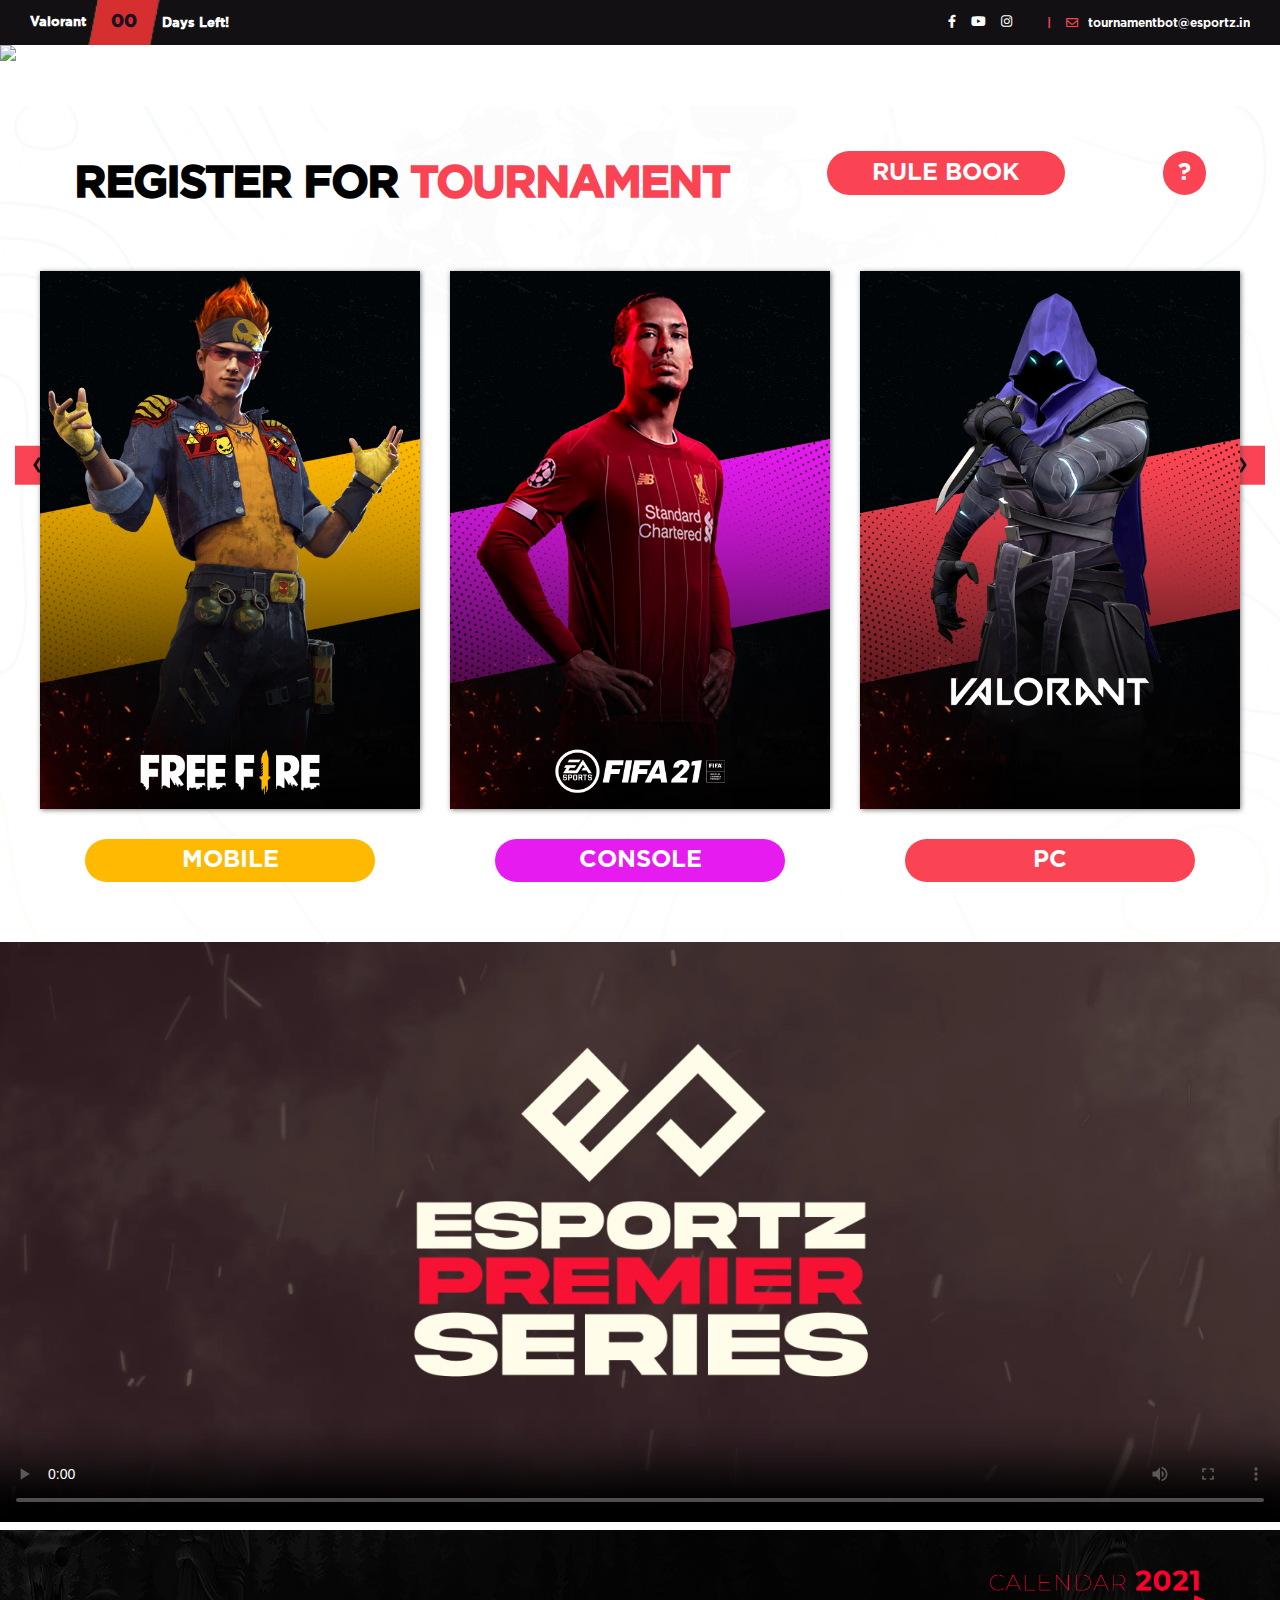
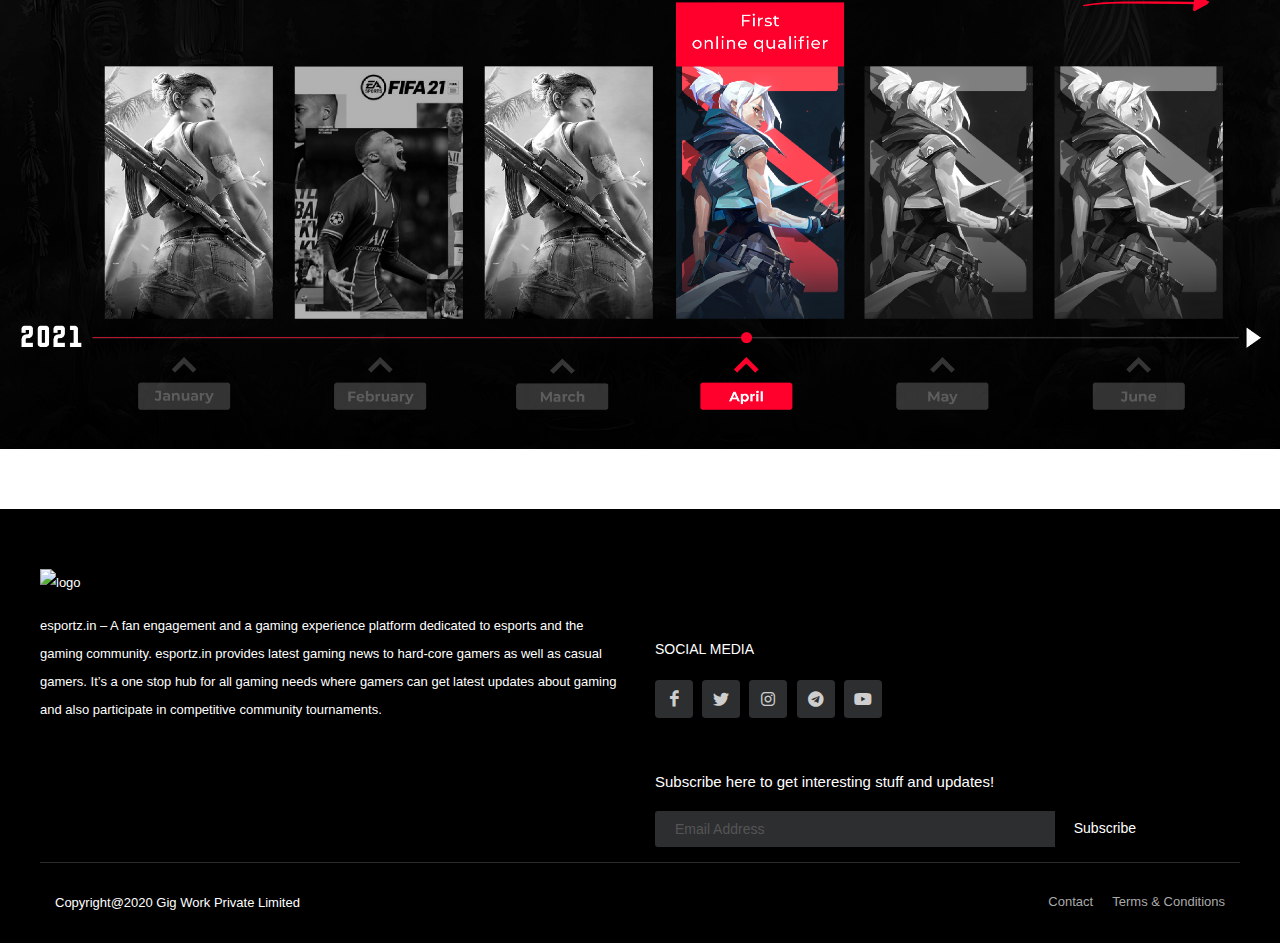
==== commit ed59dd31: "valo 3" ====
--- a/html/index.html
+++ b/html/index.html
@@ -1,1195 +1,1254 @@
-<!doctype html>
-<html class="no-js" lang="en">
-
-<head>
-    <meta charset="utf-8">
-    <meta http-equiv="x-ua-compatible" content="ie=edge">
-    <title>Esportz Premier Series</title>
-    <meta name="description" content="">
-    <meta name="viewport" content="width=device-width, initial-scale=1">
-
-    <link rel="shortcut icon" type="image/x-icon" href="img/favicon.png">
-    <!-- Place favicon.ico in the root directory -->
-
-    <!-- CSS here -->
-    <link rel="stylesheet" href="css/bootstrap.min.css">
-    <link rel="stylesheet" href="css/animate.min.css">
-    <link rel="stylesheet" href="css/magnific-popup.css">
-    <link rel="stylesheet" href="css/fontawesome-all.min.css">
-    <link rel="stylesheet" href="css/odometer.css">
-    <link rel="stylesheet" href="css/aos.css">
-    <link rel="stylesheet" href="css/owl.carousel.min.css">
-    <link rel="stylesheet" href="css/meanmenu.css">
-    <link rel="stylesheet" href="css/slick.css">
-    <link rel="stylesheet" href="css/default.css">
-    <link rel="stylesheet" href="css/style.css">
-    <link rel="stylesheet" href="css/responsive.css">
-    <link rel="stylesheet" href="css/animate.css" type="text/css" />
-    <link rel="stylesheet" href="css/icons.css" type="text/css" />
-    <link rel="stylesheet" href="css/new.css">
-</head>
-<style>
-    @font-face {
-        font-family: gotham;
-        src: url('fonts/Gotham Bold.otf');
-    }
-    
-    body {
-        font-family: gotham !important;
-    }
-    
-    .navbar-wrap ul li a::before {
-        background-color: #fa4454;
-    }
-    
-    #scrollUp {
-        background: #fa4454;
-    }
-    
-    .header-social ul li a {
-        color: white;
-    }
-    
-    p {
-        color: white !important;
-    }
-    
-    .header-top-mail p a {
-        color: white;
-    }
-</style>
-
-<body>
-
-    <!-- preloader -->
-    <div id="preloader">
-        <div id="loading-center">
-            <div id="loading-center-absolute">
-                <img src="img/icon/preloader.svg" alt="">
-            </div>
-        </div>
-    </div>
-    <!-- preloader-end -->
-
-    <!-- header-area -->
-    <header>
-
-        <div class="header-top-area s-header-top-area d-none d-lg-block">
-            <div class="container-fluid s-container-full-padding">
-                <div class="row align-items-center">
-                    <div class="col-lg-6 d-none d-lg-block">
-                        <div class="header-top-offer">
-                            <p>Valorant</p>
-                            <span class="coming-time" data-countdown="2021/5/10"></span>
-                        </div>
-                    </div>
-                    <div class="col-lg-6">
-                        <div class="header-top-right">
-                            <div class="header-social">
-                                <ul>
-                                    <li><a href="#"><i class="fab fa-facebook-f"></i></a></li>
-                                    <li><a href="#"><i class="fab fa-youtube"></i></a></li>
-                                    <li><a href="#"><i class="fab fa-instagram"></i></a></li>
-                                </ul>
-                            </div>
-                            <div class="header-top-action">
-                                <ul>
-                                    <li>
-                                        <div class="header-top-mail">
-                                            <p><span style="color: #fa4454;">|</span><i class="far fa-envelope" style="color: #fa4454;"></i><a href="mailto:tournamentbot@esportz.in">tournamentbot@esportz.in</a></p>
-                                        </div>
-                                    </li>
-                                </ul>
-                            </div>
-                        </div>
-                    </div>
-                </div>
-            </div>
-        </div>
-        <div id="sticky-header" class="transparent-header d-none">
-            <div class="container-fluid s-container-full-padding">
-                <div class="row">
-                    <div class="col-12">
-                        <div class="main-menu menu-style-two">
-                            <nav class="row">
-                                <div class="logo col">
-                                    <a href="index.html"><img src="img/logo/esportz.png" height="60px" alt="Logo"></a>
-                                </div>
-                                <div class=" col logo-div">
-                                    <a href="index.html"><img id='logo' src="img/logo/epslogo3.png" class="esp-logo" alt="Logo"></a>
-                                </div>
-                                <div id="mobile-menu" class="navbar-wrap d-none d-lg-flex col text-right">
-
-                                    <ul>
-                                        <li class="show"><a href="#" style="color: white;">Home</a>
-                                        </li>
-                                        <li><a href="free-fire.html" style="color: white;">Free Fire</a>
-                                        </li>
-
-                                        <li><a href="fifa.html" style="color: white;">Fifa</a>
-                                        </li>
-                                    </ul>
-                                </div>
-                            </nav>
-                        </div>
-                        <div class="mobile-menu"></div>
-                    </div>
-                </div>
-            </div>
-        </div>
-        <!-- <div id='wrapper'>
-
-            <div id="top-bar" class="transparent-topbar dark">
-
-                <div class="row justify-content-around m-0">
-                    <div class="col-auto">
-                        <div class="row">
-
-                            <p class="my-auto px-3">FIFA</p>
-
-                            <div id='count' class=" p-3"> 3</div>
-                            <p class="my-auto px-3">DAYS LEFT</p>
-
-                        </div>
-
-                    </div>
-                    <div class="col-auto   justify-content-center  d-flex flex-column  my-md-0 my-3">
-
-                        <ul id="top-social">
-                            <li><a href="#" class="icon-facebook-f"><i class="fa fa-facebook" aria-hidden="true"></i></a></li>
-                            <li><a href="#" class="icon-youtube"><i class="fa fa-facebook" aria-hidden="true"></i></a></li>
-                            <li><a href="#" class="icon-instagram"><i class="fa fa-facebook" aria-hidden="true"></i></a></li>
-                        </ul>
-
-                    </div>
-
-                </div>
-            </div>
-        </div> -->
-    </header>
-    <!-- header-area-end -->
-
-    <!-- main-area -->
-    <section class="w-100">
-        <img id='image' src="img/slider/3.jpg" class="main-bg" alt="">
-    </section>
-    <main>
-
-        <section class="main-bg d-none">
-            <div class="container">
-                <div class="row justify-content-center">
-                    <div class="col-xl-9">
-                        <div class="slider-content text-center">
-                            <!-- <h6 class="wow fadeInDown" data-wow-delay=".2s"></h6> -->
-                            <h2 class="tlt fix" data-in-effect="fadeInLeft"> <span></span></h2>
-                            <p class="wow fadeInUp" data-wow-delay="2s"></p>
-                            <!-- <a href="#" class="btn wow fadeInUp" data-wow-delay="2.2s"></a> -->
-                        </div>
-                    </div>
-                </div>
-            </div>
-        </section>
-        <!-- slider-area -->
-        <section class="slider-area d-none">
-            <div class="slider-active">
-                <div class="single-slider slider-bg slider-style-two" style="background-image: url(img/slider/1.jpg); background-size: cover;">
-                    <div class="container-fluid container-full-padding">
-                        <div class="row d-none">
-                            <div class="col-xl-6 col-lg-7 col-md-11">
-                                <div class="slider-content">
-                                    <!-- <h6 data-animation="fadeInUp" data-delay=".4s" style="color: black;">Esportz Premier Series</h6> -->
-                                    <!-- <div class="w-100">
-
-                                        <img class="" src="img/logo/epslogo3.png" data-animation="fadeInUp" data-delay=".4s" alt="" height="100px" width="auto">
-                                    </div> -->
-
-                                    <h2 data-animation="fadeInUp" data-delay=".4s" style="color: black;"> Free <span style="color: white;"> Fire</span> </h2>
-                                    <p data-animation="fadeInUp" data-delay=".6s" style="color: black;">From the scratch to engaging with an audience viewership of 250k and building a YouTube subscriber base of 11.4k in a weeklong affair at Esportz Invitation Series last month. Garena’s popular battle royale and your
-                                        very own favourite mobile title Free Fire returns for an even greater tournament. </p>
-                                    <a href="free-fire.html" class="btn btn-style-two" data-animation="fadeInUp" data-delay=".8s">Register</a>
-                                </div>
-                            </div>
-                        </div>
-                    </div>
-                    <!-- <div class="slider-img" data-animation="slideInRightS" data-delay=".6s"><img src="img/slider/ffpng1.png" alt=""></div>
-                    <div class="slider-img slider-img2" data-animation="slideInLeftS" data-delay=".6s"><img src="img/slider/ffpng2.png" alt=""></div> -->
-                    <div class="slider-circle-shape"><img src="img/slider/slider_circle.png" alt="" class="rotateme"></div>
-                </div>
-                <div class="single-slider slider-bg slider-style-two" style="background-image: url(img/slider/2.jpg);">
-                    <div class="container-fluid container-full-padding">
-                        <div class="row d-none">
-                            <div class="col-xl-6 col-lg-7 col-md-11">
-                                <div class="slider-content">
-                                    <!-- <h6 data-animation="fadeInUp" data-delay=".4s">Esportz Premier Series</h6>
-                                     -->
-                                    <!-- <div class="w-100">
-
-                                        <img class="" src="img/logo/epslogo1.png" data-animation="fadeInUp" data-delay=".4s" alt="" height="100px" width="auto">
-                                    </div> -->
-                                    <h2 data-animation="fadeInUp" data-delay=".4s">PC GAME <span> </span> </h2>
-                                    <!-- <p data-animation="fadeInUp" data-delay=".6s">Riot’s FPS title is not even a year old yet since the official release and it is peaking popularity across the world, including India. We couldn't miss on all the agents-packed action. VALORANT will be ticking the title
-                                        for our PC segment at Esportz Premier Series. </p> -->
-                                    <a href="valo.html" class="btn btn-style-two" data-animation="fadeInUp" data-delay=".8s">Register</a>
-                                </div>
-                            </div>
-                        </div>
-                    </div>
-                    <!-- <div class="slider-img" data-animation="slideInRightS" data-delay=".6s"><img src="img/slider/valopng1.png" alt=""></div>
-                    <div class="slider-img slider-img2" data-animation="slideInLeftS" data-delay=".6s"><img src="img/slider/valopng2.png" alt=""></div> -->
-                    <div class="slider-circle-shape"><img src="img/slider/slider_circle.png" alt="" class="rotateme"></div>
-                </div>
-                <!-- <div class="single-slider slider-bg slider-style-two" style="background-image: url(img/images/fifa.png);">
-                    <div class="container-fluid container-full-padding">
-                        <div class="row">
-                            <div class="col-xl-6 col-lg-7 col-md-11">
-                                <div class="slider-content">
-                                    <h2 data-animation="fadeInUp" data-delay=".4s">FIFA <span> 21 </span> </h2>
-                                    <p data-animation="fadeInUp" data-delay=".6s">Console gamers, get your controllers ready. It's 2021 so don't miss a chance to score big in FIFA 21. The 28th installment of the FIFA series is our final title of the stack to complete our grand event. </p>
-                                    <a href="fifa.html" class="btn btn-style-two" data-animation="fadeInUp" data-delay=".8s">Register</a>
-                                </div>
-                            </div>
-                        </div>
-                    </div>
-                    <div class="slider-img" data-animation="slideInRightS" data-delay=".6s"><img src="img/slider/fifapng1.png" alt=""></div>
-                    <div class="slider-img slider-img2" data-animation="slideInLeftS" data-delay=".6s"><img src="img/slider/fifapng2.png" alt=""></div>
-                    <div class="slider-circle-shape"><img src="img/slider/slider_circle.png" alt="" class="rotateme"></div>
-                </div> -->
-            </div>
-        </section>
-        <!-- slider-area-end -->
-        <!-- <section>
-            <div class="my-3">
-                <div class="section-title text-center mb-20">
-                    <h2 class="black-text">Register For <span class="red-text">Tournament</span></h2>
-                </div>
-            </div>
-        </section> -->
-
-        <section class="featured-game-area position-relative pt-5 mt-5 pb-3">
-            <div class="featured-game-bg"></div>
-            <div class="container">
-                <div class="row justify-content-around mb-5">
-                    <div class="section-title text-center mb-20">
-                        <h2 class="black-text" style="font-family: gotham !important;">REGISTER FOR <span class="red-text">TOURNAMENT</span></h2>
-                    </div>
-                    <div>
-                        <a href="rules.pdf" target="__blank__">
-                            <div class="p-2 px-5 rounded-button" style=" background-color:#fa4454">
-                                <h3 class="section-title mb-0" style="font-family: gotham !important;">RULE BOOK</h3>
-                            </div>
-                        </a>
-
-                    </div>
-
-                    <div>
-                        <a href="faq.html">
-                            <div class="p-2 px-3 rounded-button" style=" background-color:#fa4454">
-                                <h3 class="section-title mb-0" style="font-family: gotham !important;">?</h3>
-                            </div>
-                        </a>
-
-                    </div>
-                </div>
-                <div class="row featured-active">
-                    <div class="col-lg-4 col-sm-6 grid-item ">
-                        <a href="free-fire.html">
-                            <div class="featured-game-item mb-30">
-                                <div class="featured-game-thumb">
-                                    <img src="img/featured/free-fire.jpg" alt="">
-                                </div>
-                                <!-- <div class="featured-game-content">
-                                <h4><a href="free-fire.html">JUST FOR <span>GAMERS</span></a></h4>
-                                <div class="featured-game-meta">
-                                    <i class="fas fa-bell"></i>
-                                    <span>Mobile</span>
-                                </div>
-                            </div> -->
-                                <!-- <div class="featured-game-content featured-game-overlay-content">
-                                <div class="featured-game-icon"><img src="img/icon/featured_game_icon.png" alt=""></div>
-                                <h4><a href="free-fire.html">JUST FOR <span>GAMERS</span></a></h4>
-                                <div class="featured-game-meta">
-                                    <i class="fas fa-bell"></i>
-                                    <span>Mobile</span>
-                                </div>
-                            </div> -->
-                            </div>
-                        </a>
-                        <div class="w-100 text-center px-5 pb-5">
-                            <div class="p-2 px-md-5 px-3 rounded-button" style=" background-color:rgb(255,185,0)">
-                                <h3 class="section-title mb-0" style="font-family: gotham !important;">MOBILE</h3>
-                            </div>
-                        </div>
-                    </div>
-                    <div class="col-lg-4 col-sm-6 grid-item">
-                        <a href="fifa.html">
-                            <div class="featured-game-item mb-30">
-                                <div class="featured-game-thumb">
-                                    <img src="img/featured/fifa.jpg" alt="">
-                                </div>
-                                <!-- <div class="featured-game-content">
-                                <h4><a href="fifa.html">JUST FOR <span>GAMERS</span></a></h4>
-                                <div class="featured-game-meta">
-                                    <i class="fas fa-bell"></i>
-                                    <span>Console</span>
-                                </div>
-                            </div>
-                            <div class="featured-game-content featured-game-overlay-content">
-                                <div class="featured-game-icon"><img src="img/icon/featured_game_icon.png" alt=""></div>
-                                <h4><a href="fifa.html">JUST FOR <span>GAMERS</span></a></h4>
-                                <div class="featured-game-meta">
-                                    <i class="fas fa-bell"></i>
-                                    <span>Console</span>
-                                </div>
-                            </div> -->
-                            </div>
-                        </a>
-                        <div class="w-100 text-center px-5 pb-5">
-                            <div class="p-2 px-md-5 px-3 rounded-button" style=" background-color:rgb(229,27,239)">
-                                <h3 class="section-title mb-0" style="font-family: gotham !important;">CONSOLE</h3>
-                            </div>
-                        </div>
-                    </div>
-                    <div class="col-lg-4 col-sm-6 grid-item">
-                        <a href="valo.html">
-                            <div class="featured-game-item mb-30">
-                                <div class="featured-game-thumb">
-                                    <img src="img/featured/valo.jpg" alt="">
-                                </div>
-                                <!-- <div class="featured-game-content">
-                                <h4><a href="#">JUST FOR <span>GAMERS</span></a></h4>
-                                <div class="featured-game-meta">
-                                    <i class="fas fa-bell"></i>
-                                    <span>PC</span>
-                                </div>
-                            </div>
-                            <div class="featured-game-content featured-game-overlay-content">
-                                <div class="featured-game-icon"><img src="img/icon/featured_game_icon.png" alt=""></div>
-                                <h4><a href="valo.html">JUST FOR <span>GAMERS</span></a></h4>
-                                <div class="featured-game-meta">
-                                    <i class="fas fa-bell"></i>
-                                    <span>PC</span>
-                                </div>
-                            </div> -->
-                            </div>
-                        </a>
-                        <div class="w-100 text-center px-5 pb-5">
-                            <div class="p-2 px-md-5 px-3 rounded-button" style=" background-color:#fa4454">
-                                <h3 class="section-title mb-0" style="font-family: gotham !important;">PC</h3>
-                            </div>
-                        </div>
-                    </div>
-                </div>
-            </div>
-        </section>
-
-        <!-- new-games-area -->
-        <section class="released-games-area gray-bg pt-115 pb-70 d-none">
-            <div class="container">
-                <div class="row justify-content-center">
-                    <div class="col-xl-6 col-lg-8">
-                        <div class="section-title title-style-three text-center mb-20">
-                            <h2> <span>GAMES</span></h2>
-                            <!-- <p>Compete with 100 players on a remote island for winner takes showdown known issue where certain skin strategic</p> -->
-                        </div>
-                    </div>
-                </div>
-                <div class="row align-items-center">
-                    <div class="col-xl-8 col-lg-12">
-                        <div class="released-game-active">
-                            <div class="released-game-carousel">
-                                <div class="released-game-item">
-                                    <div class="released-game-item-bg"></div>
-                                    <div class="released-game-img">
-                                        <img src="img/images/valo.jpg" height="525px" alt="">
-                                    </div>
-                                    <div class="released-game-content">
-                                        <h4>VALORANT <span></span></h4>
-                                        <div class="released-game-list mb-15">
-                                            <ul>
-                                                <li><span>Category :</span>PC</li>
-
-                                                <li><span>Prize Pool :</span>₹1,000,000</li>
-                                            </ul>
-                                        </div>
-                                        <a href="valo.html" class="btn btn-style-two" data-delay=".8s">Register</a>
-                                    </div>
-                                </div>
-                            </div>
-                            <div class="released-game-carousel">
-                                <div class="released-game-item">
-                                    <div class="released-game-item-bg"></div>
-                                    <div class="released-game-img">
-                                        <img src="img/images/ffimage.jpg" height="525px" alt="">
-                                    </div>
-                                    <div class="released-game-content">
-                                        <!-- <div class="released-game-rating">
-                                            <h5>Rating :</h5>
-                                            <div class="released-rating">
-                                                <i class="fas fa-star"></i>
-                                                <i class="fas fa-star"></i>
-                                                <i class="fas fa-star"></i>
-                                                <i class="fas fa-star"></i>
-                                                <i class="fas fa-star"></i>
-                                            </div>
-                                        </div> -->
-                                        <h4>Free <span>Fire</span></h4>
-                                        <div class="released-game-list mb-15">
-                                            <ul>
-                                                <li><span>Category :</span>Mobile </li>
-                                                <!-- <li><span>Format :</span>
-                                                    <ul>
-                                                        <li>150 Teams </li>
-                                                        <li>Pre-Qualifiers 6 days, top 2 teams per group </li>
-                                                        <li>Qualifiers 6 days, top 6 from each group</li>
-                                                        <li>Finale | 3 days: 15 games | 5 games each day</li>
-                                                    </ul>
-
-                                                </li> -->
-                                                <li><span>Prize Pool :</span>₹1,00,000</li>
-                                            </ul>
-                                        </div>
-                                        <!-- <p>Compete with 100 players on a remote thats island for winner takes showdown known issue</p> -->
-                                        <a href="free-fire.html" class="btn btn-style-two">Register</a>
-                                    </div>
-                                </div>
-                            </div>
-                            <div class="released-game-carousel">
-                                <div class="released-game-item">
-                                    <div class="released-game-item-bg"></div>
-                                    <div class="released-game-img">
-                                        <img src="img/images/fifa.jpg" height="525px" alt="">
-                                    </div>
-                                    <div class="released-game-content">
-                                        <!-- <div class="released-game-rating">
-                                            <h5>Rating :</h5>
-                                            <div class="released-rating">
-                                                <i class="fas fa-star"></i>
-                                                <i class="fas fa-star"></i>
-                                                <i class="fas fa-star"></i>
-                                                <i class="fas fa-star"></i>
-                                                <i class="fas fa-star"></i>
-                                            </div>
-                                        </div> -->
-                                        <h4>FIFA <span>21</span></h4>
-                                        <div class="released-game-list mb-15">
-                                            <ul>
-                                                <li><span>Category :</span>Console</li>
-                                                <!-- <li><span>Format :</span>
-                                                    <ul>
-                                                        <li>256 Players </li>
-                                                        <li>Single eliminations till top 8 players </li>
-                                                        <li>Top 8 semi-finals </li>
-                                                        <li>Finale | Best of three </li>
-                                                    </ul>
-
-                                                </li> -->
-                                                <li><span>Prize Pool :</span>₹50,000</li>
-                                            </ul>
-                                        </div>
-                                        <!-- <p>Compete with 100 players on a remote thats island for winner takes showdown known issue</p> -->
-                                        <a href="fifa.html" class="btn btn-style-two" data-delay=".8s">Register</a>
-                                    </div>
-                                </div>
-                            </div>
-                        </div>
-                    </div>
-                    <div class="col-xl-4 col-lg-12">
-                        <div class="released-game-nav">
-                            <div class="released-game-nav-item">
-                                <img src="img/images/valorant.jpeg" alt="">
-                            </div>
-                            <div class="released-game-nav-item">
-                                <img src="img/images/freefire.jpeg" alt="">
-                            </div>
-                            <div class="released-game-nav-item">
-                                <img src="img/images/fifa.jpeg" alt="">
-                            </div>
-                        </div>
-                    </div>
-                </div>
-                <div class="w-100 text-center pt-4">
-
-                    <a href="rules.pdf" target="__blank__" class="btn btn-style-two" data-animation="fadeInUp" data-delay=".8s">Rules</a>
-                </div>
-            </div>
-        </section>
-        <!-- new-games-area-end -->
-
-        <!-- gamers-area -->
-        <section class="just-gamers-area just-gamers-bg pt-115 pb-120 d-none">
-            <div class="container">
-                <div class="row">
-                    <div class="col-xl-5 col-lg-6 col-md-10">
-                        <div class="col-md-6 text-center section-title title-style-three white-title mb-70">
-                            <h1 class="yellow "> INDIA'S</h1>
-                            <p>YEAR LONG ESPORTS CHAMPIONSHIP</p>
-                        </div>
-                        <div class="just-gamers-list">
-                            <!-- <ul>
-                                <li>
-                                    <div class="just-gamers-list-icon">
-                                        <img src="img/icon/gamer_list_icon01.png" alt="">
-                                    </div>
-                                    <div class="just-gamers-list-content fix">
-                                        <h5>VR Development</h5>
-                                        <p>See how well critics rating new video game release with 100 players</p>
-                                    </div>
-                                </li>
-                                <li>
-                                    <div class="just-gamers-list-icon">
-                                        <img src="img/icon/gamer_list_icon02.png" alt="">
-                                    </div>
-                                    <div class="just-gamers-list-content fix">
-                                        <h5>Design & Strategy</h5>
-                                        <p>Village and the subline of her own road, the Line Lane. Pityful a rethoric question</p>
-                                    </div>
-                                </li>
-                                <li>
-                                    <div class="just-gamers-list-icon">
-                                        <img src="img/icon/gamer_list_icon03.png" alt="">
-                                    </div>
-                                    <div class="just-gamers-list-content fix">
-                                        <h5>Jungle Pharaoh</h5>
-                                        <p>Village and the subline of her own road, the Line Lane. Pityful a rethoric question</p>
-                                    </div>
-                                </li>
-                            </ul> -->
-                            <div class="col-md-6  text-center">
-                                <p>PRIZEPOOL</p>
-                                <h1 class="yellow">₹40,00,000</h1>
-                                <br>
-                                <h3>JAN - DEC <span class="yellow">2021</span></h3>
-                            </div>
-                        </div>
-                    </div>
-                    <div class="col-xl-7 col-lg-6 d-none d-lg-block">
-                        <div class="just-gamers-img">
-                            <img src="img/images/character.png" height="1080px" alt="" style="transform: translate(-25%,0);" class="just-gamers-character">
-                            <div class="just-gamers-circle-shape">
-                                <img src="img/images/gamers_circle_line.png" alt="">
-                                <img src="img/images/gamers_circle_shape.png" alt="" class="rotateme">
-                            </div>
-                            <div class="gamers-chart-shape col-md-6 text-center">
-
-                                <h4>ONLINE QUALIFIERS TO</h4>
-                                <h2 class="yellow">LAN FINALE</h2>
-                                <div class="d-md-block d-none">
-
-                                    <br><br><br><br><br><br><br><br>
-                                </div>
-                                <a href="valo.html" class="btn btn-style-two" data-animation="fadeInUp" data-delay=".8s">Register</a>
-                            </div>
-                            <!-- <img src="img/images/just_gamers_chart.png" alt="" class="gamers-chart-shape"> -->
-                        </div>
-                    </div>
-                </div>
-            </div>
-        </section>
-        <!-- gamers-area-end -->
-
-        <!-- featured-game-area -->
-        <section class="featured-game-area position-relative pt-115 pb-90 d-none">
-            <div class="featured-game-bg"></div>
-            <div class="container">
-                <div class="row justify-content-center">
-                    <div class="col-xl-6 col-lg-8">
-                        <div class="section-title title-style-three text-center mb-70">
-                            <h2> FEATURED <span>GAMES</span></h2>
-                            <!-- <p>Compete with 100 players on a remote island for winner takes showdown known issue where certain skin strategic</p> -->
-                        </div>
-                    </div>
-                </div>
-                <div class="row featured-active">
-                    <div class="col-lg-4 col-sm-6 grid-item">
-                        <a href="">
-                            <div class="featured-game-item mb-30">
-                                <div class="featured-game-thumb">
-                                    <img src="img/featured/free-fire.jpg" alt="">
-                                </div>
-                                <!-- <div class="featured-game-content">
-                                <h4><a href="free-fire.html">JUST FOR <span>GAMERS</span></a></h4>
-                                <div class="featured-game-meta">
-                                    <i class="fas fa-bell"></i>
-                                    <span>Mobile</span>
-                                </div>
-                            </div> -->
-                                <!-- <div class="featured-game-content featured-game-overlay-content">
-                                <div class="featured-game-icon"><img src="img/icon/featured_game_icon.png" alt=""></div>
-                                <h4><a href="free-fire.html">JUST FOR <span>GAMERS</span></a></h4>
-                                <div class="featured-game-meta">
-                                    <i class="fas fa-bell"></i>
-                                    <span>Mobile</span>
-                                </div>
-                            </div> -->
-                            </div>
-                        </a>
-                    </div>
-                    <div class="col-lg-4 col-sm-6 grid-item">
-                        <a href="">
-                            <div class="featured-game-item mb-30">
-                                <div class="featured-game-thumb">
-                                    <img src="img/featured/fifa.jpg" alt="">
-                                </div>
-                                <!-- <div class="featured-game-content">
-                                <h4><a href="fifa.html">JUST FOR <span>GAMERS</span></a></h4>
-                                <div class="featured-game-meta">
-                                    <i class="fas fa-bell"></i>
-                                    <span>Console</span>
-                                </div>
-                            </div>
-                            <div class="featured-game-content featured-game-overlay-content">
-                                <div class="featured-game-icon"><img src="img/icon/featured_game_icon.png" alt=""></div>
-                                <h4><a href="fifa.html">JUST FOR <span>GAMERS</span></a></h4>
-                                <div class="featured-game-meta">
-                                    <i class="fas fa-bell"></i>
-                                    <span>Console</span>
-                                </div>
-                            </div> -->
-                            </div>
-                        </a>
-                    </div>
-                    <div class="col-lg-4 col-sm-6 grid-item">
-                        <a href="">
-                            <div class="featured-game-item mb-30">
-                                <div class="featured-game-thumb">
-                                    <img src="img/featured/valo.jpg" alt="">
-                                </div>
-                                <!-- <div class="featured-game-content">
-                                <h4><a href="#">JUST FOR <span>GAMERS</span></a></h4>
-                                <div class="featured-game-meta">
-                                    <i class="fas fa-bell"></i>
-                                    <span>PC</span>
-                                </div>
-                            </div>
-                            <div class="featured-game-content featured-game-overlay-content">
-                                <div class="featured-game-icon"><img src="img/icon/featured_game_icon.png" alt=""></div>
-                                <h4><a href="valo.html">JUST FOR <span>GAMERS</span></a></h4>
-                                <div class="featured-game-meta">
-                                    <i class="fas fa-bell"></i>
-                                    <span>PC</span>
-                                </div>
-                            </div> -->
-                            </div>
-                        </a>
-                    </div>
-                </div>
-            </div>
-        </section>
-        <!-- featured-game-area-end -->
-
-        <!-- cta-area -->
-        <!-- <section class="cta-area cta-bg">
-            <div class="container">
-                <div class="row align-items-center justify-content-between">
-                    <div class="col-xl-5 col-lg-6">
-                        <div class="cta-img">
-                            <img src="img/images/cta_img.png" alt="">
-                        </div>
-                    </div>
-                    <div class="col-lg-6">
-                        <div class="cta-content">
-                            <div class="cta-icon mb-15">
-                                <img src="img/icon/cta_icon.png" alt="">
-                            </div>
-                            <div class="section-title title-style-three white-title mb-50">
-                                <h2>WORLDS MEET <span>Real</span></h2>
-                                <p>Compete with 100 player on a remote island for winner known issue where certain strategic</p>
-                            </div>
-                            <div class="cta-btn">
-                                <a href="#" class="btn btn-style-two">VIEW RULES</a>
-                            </div>
-                        </div>
-                    </div>
-                </div>
-            </div>
-        </section> -->
-        <section class="w-100">
-            <div class="w-100">
-                <video poster="videos/trailer-poster.png" preload="auto" loop controls>
-							<source src='videos/trailer.mp4' type='video/mp4' />
-						</video>
-            </div>
-        </section>
-        <!-- cta-area-end -->
-
-        <!-- shop-area -->
-        <!-- <section class="shop-area black-bg pt-115 pb-90">
-            <div class="container">
-                <div class="row justify-content-center">
-                    <div class="col-xl-6 col-lg-8">
-                        <div class="section-title title-style-three white-title text-center mb-40">
-                            <h2>Gaming Products <span>Corner</span></h2>
-                            <p>Compete with 100 players on a remote island for winner takes showdown known issue where certain skin strategic</p>
-                        </div>
-                    </div>
-                </div>
-                <div class="row product-active">
-                    <div class="col-xl-3">
-                        <div class="shop-item">
-                            <div class="product-thumb">
-                                <a href="#"><img src="img/product/s_product_img01.jpg" alt=""></a>
-                            </div>
-                            <div class="product-content">
-                                <div class="product-tag"><a href="#">t-shirt</a></div>
-                                <h4><a href="#">Women Black T-shirt</a></h4>
-                                <div class="product-meta">
-                                    <div class="product-price">
-                                        <h5>$29.00</h5>
-                                    </div>
-                                    <div class="product-cart-action">
-                                        <a href="#"><i class="fas fa-shopping-basket"></i></a>
-                                    </div>
-                                </div>
-                            </div>
-                        </div>
-                    </div>
-                    <div class="col-xl-3">
-                        <div class="shop-item">
-                            <div class="product-thumb">
-                                <a href="#"><img src="img/product/s_product_img02.jpg" alt=""></a>
-                            </div>
-                            <div class="product-content">
-                                <div class="product-tag"><a href="#">x-box</a></div>
-                                <h4><a href="#">Gears 5 Xbox Controller</a></h4>
-                                <div class="product-meta">
-                                    <div class="product-price">
-                                        <h5>$29.00</h5>
-                                    </div>
-                                    <div class="product-cart-action">
-                                        <a href="#"><i class="fas fa-shopping-basket"></i></a>
-                                    </div>
-                                </div>
-                            </div>
-                        </div>
-                    </div>
-                    <div class="col-xl-3">
-                        <div class="shop-item">
-                            <div class="product-thumb">
-                                <a href="#"><img src="img/product/s_product_img03.jpg" alt=""></a>
-                            </div>
-                            <div class="product-content">
-                                <div class="product-tag"><a href="#">graphics</a></div>
-                                <h4><a href="#">GeForce RTX 2070</a></h4>
-                                <div class="product-meta">
-                                    <div class="product-price">
-                                        <h5>$29.00</h5>
-                                    </div>
-                                    <div class="product-cart-action">
-                                        <a href="#"><i class="fas fa-shopping-basket"></i></a>
-                                    </div>
-                                </div>
-                            </div>
-                        </div>
-                    </div>
-                    <div class="col-xl-3">
-                        <div class="shop-item">
-                            <div class="product-thumb">
-                                <a href="#"><img src="img/product/s_product_img04.jpg" alt=""></a>
-                            </div>
-                            <div class="product-content">
-                                <div class="product-tag"><a href="#">VR-Box</a></div>
-                                <h4><a href="#">Virtual Reality Smiled</a></h4>
-                                <div class="product-meta">
-                                    <div class="product-price">
-                                        <h5>$29.00</h5>
-                                    </div>
-                                    <div class="product-cart-action">
-                                        <a href="#"><i class="fas fa-shopping-basket"></i></a>
-                                    </div>
-                                </div>
-                            </div>
-                        </div>
-                    </div>
-                    <div class="col-xl-3">
-                        <div class="shop-item">
-                            <div class="product-thumb">
-                                <a href="#"><img src="img/product/s_product_img04.jpg" alt=""></a>
-                            </div>
-                            <div class="product-content">
-                                <div class="product-tag"><a href="#">VR-Box</a></div>
-                                <h4><a href="#">Virtual Reality Smiled</a></h4>
-                                <div class="product-meta">
-                                    <div class="product-price">
-                                        <h5>$29.00</h5>
-                                    </div>
-                                    <div class="product-cart-action">
-                                        <a href="#"><i class="fas fa-shopping-basket"></i></a>
-                                    </div>
-                                </div>
-                            </div>
-                        </div>
-                    </div>
-                </div>
-            </div>
-        </section> -->
-        <!-- shop-area-end -->
-
-        <!-- blog-area -->
-        <!-- <section class="blog-area pt-115 pb-120">
-            <div class="container">
-                <div class="row justify-content-center">
-                    <div class="col-xl-6 col-lg-8">
-                        <div class="section-title title-style-three text-center mb-70">
-                            <h2>Latest News <span>Articles</span></h2>
-                            <p>Compete with 100 players on a remote island for winner takes showdown known issue where certain skin strategic</p>
-                        </div>
-                    </div>
-                </div>
-                <div class="row">
-                    <div class="col-lg-4 col-md-6">
-                        <div class="blog-post blog-style-two mb-50">
-                            <div class="blog-thumb mb-30">
-                                <a href="#"><img src="img/blog/s_blog_thumb01.jpg" alt=""></a>
-                            </div>
-                            <div class="blog-post-content">
-                                <h4><a href="#">Shooter action video game</a></h4>
-                                <div class="blog-meta">
-                                    <ul>
-                                        <li><i class="far fa-clock"></i>July 4, 2020</li>
-                                        <li><i class="fas fa-tag"></i><a href="#">Shooter</a></li>
-                                    </ul>
-                                </div>
-                                <p>Compete with 100 players on a remote island for winner takes showdown known for issue where certain skin strategic [...]</p>
-                            </div>
-                        </div>
-                    </div>
-                    <div class="col-lg-4 col-md-6">
-                        <div class="blog-post blog-style-two mb-50">
-                            <div class="blog-thumb mb-30">
-                                <a href="#"><img src="img/blog/s_blog_thumb02.jpg" alt=""></a>
-                            </div>
-                            <div class="blog-post-content">
-                                <h4><a href="#">multiplayer environments</a></h4>
-                                <div class="blog-meta">
-                                    <ul>
-                                        <li><i class="far fa-clock"></i>July 4, 2020</li>
-                                        <li><i class="fas fa-tag"></i><a href="#">Shooter</a></li>
-                                    </ul>
-                                </div>
-                                <p>Compete with 100 players on a remote island for winner takes showdown known for issue where certain skin strategic [...]</p>
-                            </div>
-                        </div>
-                    </div>
-                    <div class="col-lg-4 col-md-6">
-                        <div class="blog-post blog-style-two mb-50">
-                            <div class="blog-thumb mb-30">
-                                <a href="#"><img src="img/blog/s_blog_thumb03.jpg" alt=""></a>
-                            </div>
-                            <div class="blog-post-content">
-                                <h4><a href="#">Bullet Force Multiplayer</a></h4>
-                                <div class="blog-meta">
-                                    <ul>
-                                        <li><i class="far fa-clock"></i>July 4, 2020</li>
-                                        <li><i class="fas fa-tag"></i><a href="#">Shooter</a></li>
-                                    </ul>
-                                </div>
-                                <p>Compete with 100 players on a remote island for winner takes showdown known for issue where certain skin strategic [...]</p>
-                            </div>
-                        </div>
-                    </div>
-                </div>
-            </div>
-        </section> -->
-        <!-- blog-area-end -->
-
-    </main>
-    <!-- main-area-end -->
-    <footer id="footer" style="font-family: ' Montserrat ', Helvetica, sans-serif; font-weight: normal !important; font-style: normal;line-height: 24px;">
-        <div class="container">
-            <div class="row footer-widgets">
-
-                <!-- footer widget about-->
-                <div class="col-sm-6 col-xs-12">
-                    <div class="footer-widget f-widget-about">
-                        <div class="col-sm-12">
-                            <div class="row">
-                                <p class="footer-logo">
-                                    <img src="https://esportz.in/uploads/logo/logo_5f393de365bf81.png" alt="logo" class="logo">
-                                </p>
-                                <p>
-                                    esportz.in – A fan engagement and a gaming experience platform dedicated to esports and the gaming community. esportz.in provides latest gaming news to hard-core gamers as well as casual gamers. It’s a one stop hub for all gaming needs where gamers can
-                                    get latest updates about gaming and also participate in competitive community tournaments. </p>
-                            </div>
-                        </div>
-                    </div>
-                </div>
-                <!-- /.col-sm-4 -->
-
-                <!-- footer widget random posts-->
-
-
-
-                <!-- footer widget follow us-->
-                <div class="col-sm-6 col-xs-12" style="margin-top: 62px;">
-                    <div class="col-sm-12 footer-widget f-widget-follow">
-                        <div class="row">
-                            <h4 class="title w-100">Social Media</h4>
-                            <ul>
-                                <!--Include social media links-->
-                                <!--if facebook url exists-->
-                                <li>
-                                    <a class="facebook" href="https://www.facebook.com/esportzofficial" target="_blank"><i class="icon-facebook"></i></a>
-                                </li>
-                                <!--if twitter url exists-->
-                                <li>
-                                    <a class="twitter" href="https://twitter.com/esportzofficial" target="_blank"><i class="icon-twitter"></i></a>
-                                </li>
-                                <!--if pinterest url exists-->
-                                <!--if instagram url exists-->
-                                <li>
-                                    <a class="instagram" href="https://www.instagram.com/esportz.in/" target="_blank"><i class="icon-instagram"></i></a>
-                                </li>
-                                <!--if linkedin url exists-->
-
-                                <!--if vk url exists-->
-
-                                <!--if telegram url exists-->
-                                <li>
-                                    <a class="telegram" href="https://t.me/esportzindia" target="_blank"><i class="icon-telegram"></i></a>
-                                </li>
-
-                                <!--if youtube url exists-->
-                                <li>
-                                    <a class="youtube" href="https://www.youtube.com/channel/UCHYq5NdnrfYgoA5vBivViAw" target="_blank"><i class="icon-youtube"></i></a>
-                                </li>
-
-                                <!--if rss active-->
-                            </ul>
-                        </div>
-                    </div>
-                    <!-- newsletter -->
-                    <div class="col-sm-12">
-                        <div class="row">
-                            <div class="widget-newsletter w-100">
-                                <p>Subscribe here to get interesting stuff and updates!</p>
-                                <form action="https://esportz.in/add-to-newsletter" method="post" accept-charset="utf-8">
-                                    <input type="hidden" name="varient_csrf_token" value="3fe463e28eff3cb43d2dcce4d317da41">
-                                    <div class="newsletter">
-                                        <div class="left">
-                                            <input type="email" name="email" id="newsletter_email_footer" maxlength="199" placeholder="Email Address" required="">
-                                        </div>
-                                        <div class="right">
-                                            <button type="submit" id="btn_subscribe_footer" class="newsletter-button">Subscribe</button>
-                                        </div>
-                                    </div>
-                                    <p id="newsletter">
-                                    </p>
-
-                                </form>
-                            </div>
-                        </div>
-                    </div>
-
-
-                </div>
-                <!-- .col-md-3 -->
-            </div>
-            <!-- .row -->
-
-            <!-- Copyright -->
-            <div class="footer-bottom">
-                <div class="row">
-                    <div class="col-md-12">
-                        <div class="footer-bottom-left">
-                            <p>Copyright@2020 Gig Work Private Limited</p>
-                        </div>
-
-                        <div class="footer-bottom-right">
-                            <ul class="nav-footer">
-                                <li>
-                                    <a href="https://esportz.in/contact">Contact </a>
-                                </li>
-                                <li>
-                                    <a href="https://esportz.in/terms-conditions">Terms &amp; Conditions </a>
-                                </li>
-                            </ul>
-                        </div>
-                    </div>
-                </div>
-                <!-- .row -->
-            </div>
-        </div>
-    </footer>
-    <!-- footer-area -->
-    <!-- <footer>
-        <div class="footer-top footer-bg s-footer-bg">
-            <div class="newsletter-area s-newsletter-area">
-                <div class="container">
-                    <div class="row">
-                        <div class="col-12">
-                            <div class="newsletter-wrap">
-                                <div class="section-title newsletter-title">
-                                    <h2>Our <span>Newsletter</span></h2>
-                                </div>
-                                <div class="newsletter-form">
-                                    <form action="#">
-                                        <div class="newsletter-form-grp">
-                                            <i class="far fa-envelope"></i>
-                                            <input type="email" placeholder="Enter your email...">
-                                        </div>
-                                        <button>SUBSCRIBE <i class="fas fa-paper-plane"></i></button>
-                                    </form>
-                                </div>
-                            </div>
-                        </div>
-                    </div>
-                </div>
-            </div>
-            <div class="container">
-                <div class="row justify-content-between">
-                    <div class="col-xl-3 col-lg-4 col-md-6">
-                        <div class="footer-widget mb-50">
-                            <div class="footer-logo mb-35">
-                                <a href="index.html"><img src="img/logo/logo.png" alt=""></a>
-                            </div>
-                            <div class="footer-text">
-                                <p>Gemas marketplace the relase etras thats sheets continig passag.</p>
-                                <div class="footer-contact">
-                                    <ul>
-                                        <li><i class="fas fa-map-marker-alt"></i> <span>Address : </span>PO Box W75 Street lan West new queens</li>
-                                        <li><i class="fas fa-headphones"></i> <span>Phone : </span>+24 1245 654 235</li>
-                                        <li><i class="fas fa-envelope-open"></i><span>Email : </span>info@exemple.com</li>
-                                    </ul>
-                                </div>
-                            </div>
-                        </div>
-                    </div>
-                    <div class="col-xl-2 col-lg-3 col-sm-6">
-                        <div class="footer-widget mb-50">
-                            <div class="fw-title mb-35">
-                                <h5>Products</h5>
-                            </div>
-                            <div class="fw-link">
-                                <ul>
-                                    <li><a href="#">Graphics (26)</a></li>
-                                    <li><a href="#">Backgrounds (11)</a></li>
-                                    <li><a href="#">Fonts (9)</a></li>
-                                    <li><a href="#">Music (3)</a></li>
-                                    <li><a href="#">Photography (3)</a></li>
-                                </ul>
-                            </div>
-                        </div>
-                    </div>
-                    <div class="col-xl-2 col-lg-3 col-sm-6">
-                        <div class="footer-widget mb-50">
-                            <div class="fw-title mb-35">
-                                <h5>Need Help?</h5>
-                            </div>
-                            <div class="fw-link">
-                                <ul>
-                                    <li><a href="#">Terms & Conditions</a></li>
-                                    <li><a href="#">Privacy Policy</a></li>
-                                    <li><a href="#">Refund Policy</a></li>
-                                    <li><a href="#">Affiliate</a></li>
-                                    <li><a href="#">FAQUse Cases</a></li>
-                                </ul>
-                            </div>
-                        </div>
-                    </div>
-                    <div class="col-xl-3 col-lg-4 col-md-6">
-                        <div class="footer-widget mb-50">
-                            <div class="fw-title mb-35">
-                                <h5>Follow us</h5>
-                            </div>
-                            <div class="footer-social">
-                                <ul>
-                                    <li><a href="#"><i class="fab fa-facebook-f"></i></a></li>
-                                    <li><a href="#"><i class="fab fa-twitter"></i></a></li>
-                                    <li><a href="#"><i class="fab fa-pinterest-p"></i></a></li>
-                                    <li><a href="#"><i class="fab fa-linkedin-in"></i></a></li>
-                                </ul>
-                            </div>
-                        </div>
-                        <div class="footer-widget mb-50">
-                            <div class="fw-title mb-35">
-                                <h5>Newsletter Sign Up</h5>
-                            </div>
-                            <div class="footer-newsletter">
-                                <form action="#">
-                                    <input type="text" placeholder="Enter your email">
-                                    <button><i class="fas fa-rocket"></i></button>
-                                </form>
-                            </div>
-                        </div>
-                    </div>
-                </div>
-            </div>
-            <div class="footer-fire"><img src="img/images/footer_fire.png" alt=""></div>
-            <div class="footer-fire footer-fire-right"><img src="img/images/footer_fire.png" alt=""></div>
-        </div>
-        <div class="copyright-wrap s-copyright-wrap">
-            <div class="container">
-                <div class="row">
-                    <div class="col-lg-6 col-md-6">
-                        <div class="copyright-text">
-                            <p>Copyright © 2020 <a href="#">Geco</a> All Rights Reserved.</p>
-                        </div>
-                    </div>
-                    <div class="col-lg-6 col-md-6 d-none d-md-block">
-                        <div class="payment-method-img text-right">
-                            <img src="img/images/card_img.png" alt="img">
-                        </div>
-                    </div>
-                </div>
-            </div>
-        </div>
-    </footer> -->
-    <!-- footer-area-end -->
-
-
-
-
-
-    <!-- JS here -->
-    <script src="js/vendor/jquery-3.4.1.min.js"></script>
-    <script src="js/popper.min.js"></script>
-    <script src="js/bootstrap.min.js"></script>
-    <script src="js/isotope.pkgd.min.js"></script>
-    <script src="js/slick.min.js"></script>
-    <script src="js/jquery.meanmenu.min.js"></script>
-    <script src="js/wow.min.js"></script>
-    <script src="js/aos.js"></script>
-    <script src="js/jquery.lettering.js"></script>
-    <script src="js/jquery.textillate.js"></script>
-    <script src="js/jquery.odometer.min.js"></script>
-    <script src="js/jquery.appear.js"></script>
-    <script src="js/owl.carousel.min.js"></script>
-    <script src="js/jquery.countdown.min.js"></script>
-    <script src="js/jquery.scrollUp.min.js"></script>
-    <script src="js/imagesloaded.pkgd.min.js"></script>
-    <script src="js/jquery.magnific-popup.min.js"></script>
-    <script src="js/plugins.js"></script>
-    <script src="js/main.js"></script>
-</body>
-
-<script>
-    $(document).ready(function() {
-
-        // const oneDay = 24 * 60 * 60 * 1000;
-        // const firstDate = new Date();
-        // const secondDate = new Date(2021, 1, 14);
-        // const diffDays = Math.round(Math.abs((firstDate - secondDate) / oneDay));
-        // $('#count').text(diffDays);
-
-        setInterval(function() {
-            // var src = ($('#image').attr('src') === 'img/slider/1.jpg') ?
-            //     'img/slider/2.jpg' :
-            //     'img/slider/1.jpg';
-            var image = $('#image').attr('src');
-            if (image === 'img/slider/1.jpg') {
-                var src = 'img/slider/2.jpg'
-            }
-            if (image === 'img/slider/2.jpg') {
-                var src = 'img/slider/3.jpg'
-            }
-            if (image === 'img/slider/3.jpg') {
-                var src = 'img/slider/1.jpg'
-            }
-            // console.log($('#image').attr('src'));
-            // console.log(src);
-            $('#image').attr('src', src);
-        }, 5000);
-    });
-</script>
-
+<!doctype html>
+<html class="no-js" lang="en">
+
+<head>
+    <meta charset="utf-8">
+    <meta http-equiv="x-ua-compatible" content="ie=edge">
+    <title>Esportz Premier Series</title>
+    <meta name="description" content="">
+    <meta name="viewport" content="width=device-width, initial-scale=1">
+
+    <link rel="shortcut icon" type="image/x-icon" href="img/favicon.png">
+    <!-- Place favicon.ico in the root directory -->
+
+    <!-- CSS here -->
+    <link rel="stylesheet" href="css/bootstrap.min.css">
+    <link rel="stylesheet" href="css/animate.min.css">
+    <link rel="stylesheet" href="css/magnific-popup.css">
+    <link rel="stylesheet" href="css/fontawesome-all.min.css">
+    <link rel="stylesheet" href="css/odometer.css">
+    <link rel="stylesheet" href="css/aos.css">
+    <link rel="stylesheet" href="css/owl.carousel.min.css">
+    <link rel="stylesheet" href="css/meanmenu.css">
+    <link rel="stylesheet" href="css/slick.css">
+    <link rel="stylesheet" href="css/default.css">
+    <link rel="stylesheet" href="css/style.css">
+    <link rel="stylesheet" href="css/responsive.css">
+    <link rel="stylesheet" href="css/animate.css" type="text/css" />
+    <link rel="stylesheet" href="css/icons.css" type="text/css" />
+    <link rel="stylesheet" href="css/new.css">
+    <link rel="stylesheet" href="https://www.w3schools.com/w3css/4/w3.css">
+</head>
+<style>
+    .mySlides {
+        display: none;
+    }
+    
+    @font-face {
+        font-family: gotham;
+        src: url('fonts/Gotham Bold.otf');
+    }
+    
+    body {
+        font-family: gotham !important;
+    }
+    
+    .navbar-wrap ul li a::before {
+        background-color: #fa4454;
+    }
+    
+    #scrollUp {
+        background: #fa4454;
+    }
+    
+    .header-social ul li a {
+        color: white;
+    }
+    
+    p {
+        color: white !important;
+    }
+    
+    .header-top-mail p a {
+        color: white;
+    }
+    
+    .w3-button {
+        color: black!important;
+        background-color: #fa4454 !important;
+    }
+    
+    .w3-button:hover {
+        color: white!important;
+        background-color: transparent !important;
+    }
+    
+    .header-social ul li a:hover {
+        color: #fa4454;
+    }
+</style>
+
+<body>
+
+    <!-- preloader -->
+    <div id="preloader">
+        <div id="loading-center">
+            <div id="loading-center-absolute">
+                <img src="img/icon/preloader.svg" alt="">
+            </div>
+        </div>
+    </div>
+    <!-- preloader-end -->
+
+    <!-- header-area -->
+    <header>
+
+        <div class="header-top-area s-header-top-area d-none d-lg-block">
+            <div class="container-fluid s-container-full-padding">
+                <div class="row align-items-center">
+                    <div class="col-lg-6 d-none d-lg-block">
+                        <div class="header-top-offer">
+                            <p>Valorant</p>
+                            <span class="coming-time" data-countdown="2021/5/10"></span>
+                        </div>
+                    </div>
+                    <div class="col-lg-6">
+                        <div class="header-top-right">
+                            <div class="header-social">
+                                <ul>
+                                    <li><a href="#"><i class="fab fa-facebook-f"></i></a></li>
+                                    <li><a href="#"><i class="fab fa-youtube"></i></a></li>
+                                    <li><a href="#"><i class="fab fa-instagram"></i></a></li>
+                                </ul>
+                            </div>
+                            <div class="header-top-action">
+                                <ul>
+                                    <li>
+                                        <div class="header-top-mail">
+                                            <p><span style="color: #fa4454;">|</span><i class="far fa-envelope" style="color: #fa4454;"></i><a href="mailto:tournamentbot@esportz.in">tournamentbot@esportz.in</a></p>
+                                        </div>
+                                    </li>
+                                </ul>
+                            </div>
+                        </div>
+                    </div>
+                </div>
+            </div>
+        </div>
+        <div id="sticky-header" class="transparent-header d-none">
+            <div class="container-fluid s-container-full-padding">
+                <div class="row">
+                    <div class="col-12">
+                        <div class="main-menu menu-style-two">
+                            <nav class="row">
+                                <div class="logo col">
+                                    <a href="index.html"><img src="img/logo/esportz.png" height="60px" alt="Logo"></a>
+                                </div>
+                                <div class=" col logo-div">
+                                    <a href="index.html"><img id='logo' src="img/logo/epslogo3.png" class="esp-logo" alt="Logo"></a>
+                                </div>
+                                <div id="mobile-menu" class="navbar-wrap d-none d-lg-flex col text-right">
+
+                                    <ul>
+                                        <li class="show"><a href="#" style="color: white;">Home</a>
+                                        </li>
+                                        <li><a href="free-fire.html" style="color: white;">Free Fire</a>
+                                        </li>
+
+                                        <li><a href="fifa.html" style="color: white;">Fifa</a>
+                                        </li>
+                                    </ul>
+                                </div>
+                            </nav>
+                        </div>
+                        <div class="mobile-menu"></div>
+                    </div>
+                </div>
+            </div>
+        </div>
+        <!-- <div id='wrapper'>
+
+            <div id="top-bar" class="transparent-topbar dark">
+
+                <div class="row justify-content-around m-0">
+                    <div class="col-auto">
+                        <div class="row">
+
+                            <p class="my-auto px-3">FIFA</p>
+
+                            <div id='count' class=" p-3"> 3</div>
+                            <p class="my-auto px-3">DAYS LEFT</p>
+
+                        </div>
+
+                    </div>
+                    <div class="col-auto   justify-content-center  d-flex flex-column  my-md-0 my-3">
+
+                        <ul id="top-social">
+                            <li><a href="#" class="icon-facebook-f"><i class="fa fa-facebook" aria-hidden="true"></i></a></li>
+                            <li><a href="#" class="icon-youtube"><i class="fa fa-facebook" aria-hidden="true"></i></a></li>
+                            <li><a href="#" class="icon-instagram"><i class="fa fa-facebook" aria-hidden="true"></i></a></li>
+                        </ul>
+
+                    </div>
+
+                </div>
+            </div>
+        </div> -->
+    </header>
+    <!-- header-area-end -->
+
+    <!-- main-area -->
+    <section class="w-100 d-md-none d-block">
+        <img id='image' src="img/slider/3.jpg" class="main-bg" alt="">
+    </section>
+
+    <div class="d-md-block d-none">
+        <img class="mySlides" src="img/slider/valo2.jpg" style="width:100%">
+        <img class="mySlides" src="img/slider/1.jpg" style="width:100%">
+        <img class="mySlides" src="img/slider/2.jpg" style="width:100%">
+
+        <button class="w3-button w3-display-left m-3 d-md-block d-none" onclick="plusDivs(-1)">&#10094;</button>
+        <button class="w3-button w3-display-right m-3 d-md-block d-none" onclick="plusDivs(1)">&#10095;</button>
+    </div>
+
+
+    <main>
+
+        <section class="main-bg d-none">
+            <div class="container">
+                <div class="row justify-content-center">
+                    <div class="col-xl-9">
+                        <div class="slider-content text-center">
+                            <!-- <h6 class="wow fadeInDown" data-wow-delay=".2s"></h6> -->
+                            <h2 class="tlt fix" data-in-effect="fadeInLeft"> <span></span></h2>
+                            <p class="wow fadeInUp" data-wow-delay="2s"></p>
+                            <!-- <a href="#" class="btn wow fadeInUp" data-wow-delay="2.2s"></a> -->
+                        </div>
+                    </div>
+                </div>
+            </div>
+        </section>
+        <!-- slider-area -->
+        <section class="slider-area d-none">
+            <div class="slider-active">
+                <div class="single-slider slider-bg slider-style-two" style="background-image: url(img/slider/1.jpg); background-size: cover;">
+                    <div class="container-fluid container-full-padding">
+                        <div class="row d-none">
+                            <div class="col-xl-6 col-lg-7 col-md-11">
+                                <div class="slider-content">
+                                    <!-- <h6 data-animation="fadeInUp" data-delay=".4s" style="color: black;">Esportz Premier Series</h6> -->
+                                    <!-- <div class="w-100">
+
+                                        <img class="" src="img/logo/epslogo3.png" data-animation="fadeInUp" data-delay=".4s" alt="" height="100px" width="auto">
+                                    </div> -->
+
+                                    <h2 data-animation="fadeInUp" data-delay=".4s" style="color: black;"> Free <span style="color: white;"> Fire</span> </h2>
+                                    <p data-animation="fadeInUp" data-delay=".6s" style="color: black;">From the scratch to engaging with an audience viewership of 250k and building a YouTube subscriber base of 11.4k in a weeklong affair at Esportz Invitation Series last month. Garena’s popular battle royale and your
+                                        very own favourite mobile title Free Fire returns for an even greater tournament. </p>
+                                    <a href="free-fire.html" class="btn btn-style-two" data-animation="fadeInUp" data-delay=".8s">Register</a>
+                                </div>
+                            </div>
+                        </div>
+                    </div>
+                    <!-- <div class="slider-img" data-animation="slideInRightS" data-delay=".6s"><img src="img/slider/ffpng1.png" alt=""></div>
+                    <div class="slider-img slider-img2" data-animation="slideInLeftS" data-delay=".6s"><img src="img/slider/ffpng2.png" alt=""></div> -->
+                    <div class="slider-circle-shape"><img src="img/slider/slider_circle.png" alt="" class="rotateme"></div>
+                </div>
+                <div class="single-slider slider-bg slider-style-two" style="background-image: url(img/slider/2.jpg);">
+                    <div class="container-fluid container-full-padding">
+                        <div class="row d-none">
+                            <div class="col-xl-6 col-lg-7 col-md-11">
+                                <div class="slider-content">
+                                    <!-- <h6 data-animation="fadeInUp" data-delay=".4s">Esportz Premier Series</h6>
+                                     -->
+                                    <!-- <div class="w-100">
+
+                                        <img class="" src="img/logo/epslogo1.png" data-animation="fadeInUp" data-delay=".4s" alt="" height="100px" width="auto">
+                                    </div> -->
+                                    <h2 data-animation="fadeInUp" data-delay=".4s">PC GAME <span> </span> </h2>
+                                    <!-- <p data-animation="fadeInUp" data-delay=".6s">Riot’s FPS title is not even a year old yet since the official release and it is peaking popularity across the world, including India. We couldn't miss on all the agents-packed action. VALORANT will be ticking the title
+                                        for our PC segment at Esportz Premier Series. </p> -->
+                                    <a href="valo.html" class="btn btn-style-two" data-animation="fadeInUp" data-delay=".8s">Register</a>
+                                </div>
+                            </div>
+                        </div>
+                    </div>
+                    <!-- <div class="slider-img" data-animation="slideInRightS" data-delay=".6s"><img src="img/slider/valopng1.png" alt=""></div>
+                    <div class="slider-img slider-img2" data-animation="slideInLeftS" data-delay=".6s"><img src="img/slider/valopng2.png" alt=""></div> -->
+                    <div class="slider-circle-shape"><img src="img/slider/slider_circle.png" alt="" class="rotateme"></div>
+                </div>
+                <!-- <div class="single-slider slider-bg slider-style-two" style="background-image: url(img/images/fifa.png);">
+                    <div class="container-fluid container-full-padding">
+                        <div class="row">
+                            <div class="col-xl-6 col-lg-7 col-md-11">
+                                <div class="slider-content">
+                                    <h2 data-animation="fadeInUp" data-delay=".4s">FIFA <span> 21 </span> </h2>
+                                    <p data-animation="fadeInUp" data-delay=".6s">Console gamers, get your controllers ready. It's 2021 so don't miss a chance to score big in FIFA 21. The 28th installment of the FIFA series is our final title of the stack to complete our grand event. </p>
+                                    <a href="fifa.html" class="btn btn-style-two" data-animation="fadeInUp" data-delay=".8s">Register</a>
+                                </div>
+                            </div>
+                        </div>
+                    </div>
+                    <div class="slider-img" data-animation="slideInRightS" data-delay=".6s"><img src="img/slider/fifapng1.png" alt=""></div>
+                    <div class="slider-img slider-img2" data-animation="slideInLeftS" data-delay=".6s"><img src="img/slider/fifapng2.png" alt=""></div>
+                    <div class="slider-circle-shape"><img src="img/slider/slider_circle.png" alt="" class="rotateme"></div>
+                </div> -->
+            </div>
+        </section>
+        <!-- slider-area-end -->
+        <!-- <section>
+            <div class="my-3">
+                <div class="section-title text-center mb-20">
+                    <h2 class="black-text">Register For <span class="red-text">Tournament</span></h2>
+                </div>
+            </div>
+        </section> -->
+
+        <section class="featured-game-area position-relative pt-md-5 mt-md-5 pb-3">
+            <div class="featured-game-bg"></div>
+            <div class="container">
+                <div class="row justify-content-around mb-5">
+                    <div class="section-title text-center mb-20">
+                        <h2 class="black-text" style="font-family: gotham !important;">REGISTER FOR <span class="red-text">TOURNAMENT</span></h2>
+                    </div>
+                    <div>
+                        <a href="rules.pdf" target="__blank__">
+                            <div class="p-2 px-5 rounded-button" style=" background-color:#fa4454">
+                                <h3 class="section-title my-0" style="font-family: gotham !important;">RULE BOOK</h3>
+                            </div>
+                        </a>
+
+                    </div>
+
+                    <div>
+                        <a href="faq.html">
+                            <div class="p-2 px-3 rounded-button" style=" background-color:#fa4454">
+                                <h3 class="section-title my-0" style="font-family: gotham !important;">?</h3>
+                            </div>
+                        </a>
+
+                    </div>
+                </div>
+                <div class="row featured-active">
+                    <div class="col-lg-4 col-sm-6 grid-item ">
+                        <a href="free-fire.html">
+                            <div class="featured-game-item mb-30">
+                                <div class="featured-game-thumb">
+                                    <img src="img/featured/free-fire.jpg" alt="">
+                                </div>
+                                <!-- <div class="featured-game-content">
+                                <h4><a href="free-fire.html">JUST FOR <span>GAMERS</span></a></h4>
+                                <div class="featured-game-meta">
+                                    <i class="fas fa-bell"></i>
+                                    <span>Mobile</span>
+                                </div>
+                            </div> -->
+                                <!-- <div class="featured-game-content featured-game-overlay-content">
+                                <div class="featured-game-icon"><img src="img/icon/featured_game_icon.png" alt=""></div>
+                                <h4><a href="free-fire.html">JUST FOR <span>GAMERS</span></a></h4>
+                                <div class="featured-game-meta">
+                                    <i class="fas fa-bell"></i>
+                                    <span>Mobile</span>
+                                </div>
+                            </div> -->
+                            </div>
+                        </a>
+                        <div class="w-100 text-center px-5 pb-5">
+                            <div class="p-2 px-md-5 px-3 rounded-button" style=" background-color:rgb(255,185,0)">
+                                <h3 class="section-title my-0" style="font-family: gotham !important;">MOBILE</h3>
+                            </div>
+                        </div>
+                    </div>
+                    <div class="col-lg-4 col-sm-6 grid-item">
+                        <a href="fifa.html">
+                            <div class="featured-game-item mb-30">
+                                <div class="featured-game-thumb">
+                                    <img src="img/featured/fifa.jpg" alt="">
+                                </div>
+                                <!-- <div class="featured-game-content">
+                                <h4><a href="fifa.html">JUST FOR <span>GAMERS</span></a></h4>
+                                <div class="featured-game-meta">
+                                    <i class="fas fa-bell"></i>
+                                    <span>Console</span>
+                                </div>
+                            </div>
+                            <div class="featured-game-content featured-game-overlay-content">
+                                <div class="featured-game-icon"><img src="img/icon/featured_game_icon.png" alt=""></div>
+                                <h4><a href="fifa.html">JUST FOR <span>GAMERS</span></a></h4>
+                                <div class="featured-game-meta">
+                                    <i class="fas fa-bell"></i>
+                                    <span>Console</span>
+                                </div>
+                            </div> -->
+                            </div>
+                        </a>
+                        <div class="w-100 text-center px-5 pb-5">
+                            <div class="p-2 px-md-5 px-3 rounded-button" style=" background-color:rgb(229,27,239)">
+                                <h3 class="section-title my-0" style="font-family: gotham !important;">CONSOLE</h3>
+                            </div>
+                        </div>
+                    </div>
+                    <div class="col-lg-4 col-sm-6 grid-item">
+                        <a href="valo.html">
+                            <div class="featured-game-item mb-30">
+                                <div class="featured-game-thumb">
+                                    <img src="img/featured/valo.jpg" alt="">
+                                </div>
+                                <!-- <div class="featured-game-content">
+                                <h4><a href="#">JUST FOR <span>GAMERS</span></a></h4>
+                                <div class="featured-game-meta">
+                                    <i class="fas fa-bell"></i>
+                                    <span>PC</span>
+                                </div>
+                            </div>
+                            <div class="featured-game-content featured-game-overlay-content">
+                                <div class="featured-game-icon"><img src="img/icon/featured_game_icon.png" alt=""></div>
+                                <h4><a href="valo.html">JUST FOR <span>GAMERS</span></a></h4>
+                                <div class="featured-game-meta">
+                                    <i class="fas fa-bell"></i>
+                                    <span>PC</span>
+                                </div>
+                            </div> -->
+                            </div>
+                        </a>
+                        <div class="w-100 text-center px-5 pb-5">
+                            <div class="p-2 px-md-5 px-3 rounded-button" style=" background-color:#fa4454">
+                                <h3 class="section-title my-0" style="font-family: gotham !important;">PC</h3>
+                            </div>
+                        </div>
+                    </div>
+                </div>
+            </div>
+        </section>
+
+        <!-- new-games-area -->
+        <section class="released-games-area gray-bg pt-115 pb-70 d-none">
+            <div class="container">
+                <div class="row justify-content-center">
+                    <div class="col-xl-6 col-lg-8">
+                        <div class="section-title title-style-three text-center mb-20">
+                            <h2> <span>GAMES</span></h2>
+                            <!-- <p>Compete with 100 players on a remote island for winner takes showdown known issue where certain skin strategic</p> -->
+                        </div>
+                    </div>
+                </div>
+                <div class="row align-items-center">
+                    <div class="col-xl-8 col-lg-12">
+                        <div class="released-game-active">
+                            <div class="released-game-carousel">
+                                <div class="released-game-item">
+                                    <div class="released-game-item-bg"></div>
+                                    <div class="released-game-img">
+                                        <img src="img/images/valo.jpg" height="525px" alt="">
+                                    </div>
+                                    <div class="released-game-content">
+                                        <h4>VALORANT <span></span></h4>
+                                        <div class="released-game-list mb-15">
+                                            <ul>
+                                                <li><span>Category :</span>PC</li>
+
+                                                <li><span>Prize Pool :</span>₹1,000,000</li>
+                                            </ul>
+                                        </div>
+                                        <a href="valo.html" class="btn btn-style-two" data-delay=".8s">Register</a>
+                                    </div>
+                                </div>
+                            </div>
+                            <div class="released-game-carousel">
+                                <div class="released-game-item">
+                                    <div class="released-game-item-bg"></div>
+                                    <div class="released-game-img">
+                                        <img src="img/images/ffimage.jpg" height="525px" alt="">
+                                    </div>
+                                    <div class="released-game-content">
+                                        <!-- <div class="released-game-rating">
+                                            <h5>Rating :</h5>
+                                            <div class="released-rating">
+                                                <i class="fas fa-star"></i>
+                                                <i class="fas fa-star"></i>
+                                                <i class="fas fa-star"></i>
+                                                <i class="fas fa-star"></i>
+                                                <i class="fas fa-star"></i>
+                                            </div>
+                                        </div> -->
+                                        <h4>Free <span>Fire</span></h4>
+                                        <div class="released-game-list mb-15">
+                                            <ul>
+                                                <li><span>Category :</span>Mobile </li>
+                                                <!-- <li><span>Format :</span>
+                                                    <ul>
+                                                        <li>150 Teams </li>
+                                                        <li>Pre-Qualifiers 6 days, top 2 teams per group </li>
+                                                        <li>Qualifiers 6 days, top 6 from each group</li>
+                                                        <li>Finale | 3 days: 15 games | 5 games each day</li>
+                                                    </ul>
+
+                                                </li> -->
+                                                <li><span>Prize Pool :</span>₹1,00,000</li>
+                                            </ul>
+                                        </div>
+                                        <!-- <p>Compete with 100 players on a remote thats island for winner takes showdown known issue</p> -->
+                                        <a href="free-fire.html" class="btn btn-style-two">Register</a>
+                                    </div>
+                                </div>
+                            </div>
+                            <div class="released-game-carousel">
+                                <div class="released-game-item">
+                                    <div class="released-game-item-bg"></div>
+                                    <div class="released-game-img">
+                                        <img src="img/images/fifa.jpg" height="525px" alt="">
+                                    </div>
+                                    <div class="released-game-content">
+                                        <!-- <div class="released-game-rating">
+                                            <h5>Rating :</h5>
+                                            <div class="released-rating">
+                                                <i class="fas fa-star"></i>
+                                                <i class="fas fa-star"></i>
+                                                <i class="fas fa-star"></i>
+                                                <i class="fas fa-star"></i>
+                                                <i class="fas fa-star"></i>
+                                            </div>
+                                        </div> -->
+                                        <h4>FIFA <span>21</span></h4>
+                                        <div class="released-game-list mb-15">
+                                            <ul>
+                                                <li><span>Category :</span>Console</li>
+                                                <!-- <li><span>Format :</span>
+                                                    <ul>
+                                                        <li>256 Players </li>
+                                                        <li>Single eliminations till top 8 players </li>
+                                                        <li>Top 8 semi-finals </li>
+                                                        <li>Finale | Best of three </li>
+                                                    </ul>
+
+                                                </li> -->
+                                                <li><span>Prize Pool :</span>₹50,000</li>
+                                            </ul>
+                                        </div>
+                                        <!-- <p>Compete with 100 players on a remote thats island for winner takes showdown known issue</p> -->
+                                        <a href="fifa.html" class="btn btn-style-two" data-delay=".8s">Register</a>
+                                    </div>
+                                </div>
+                            </div>
+                        </div>
+                    </div>
+                    <div class="col-xl-4 col-lg-12">
+                        <div class="released-game-nav">
+                            <div class="released-game-nav-item">
+                                <img src="img/images/valorant.jpeg" alt="">
+                            </div>
+                            <div class="released-game-nav-item">
+                                <img src="img/images/freefire.jpeg" alt="">
+                            </div>
+                            <div class="released-game-nav-item">
+                                <img src="img/images/fifa.jpeg" alt="">
+                            </div>
+                        </div>
+                    </div>
+                </div>
+                <div class="w-100 text-center pt-4">
+
+                    <a href="rules.pdf" target="__blank__" class="btn btn-style-two" data-animation="fadeInUp" data-delay=".8s">Rules</a>
+                </div>
+            </div>
+        </section>
+        <!-- new-games-area-end -->
+
+        <!-- gamers-area -->
+        <section class="just-gamers-area just-gamers-bg pt-115 pb-120 d-none">
+            <div class="container">
+                <div class="row">
+                    <div class="col-xl-5 col-lg-6 col-md-10">
+                        <div class="col-md-6 text-center section-title title-style-three white-title mb-70">
+                            <h1 class="yellow "> INDIA'S</h1>
+                            <p>YEAR LONG ESPORTS CHAMPIONSHIP</p>
+                        </div>
+                        <div class="just-gamers-list">
+                            <!-- <ul>
+                                <li>
+                                    <div class="just-gamers-list-icon">
+                                        <img src="img/icon/gamer_list_icon01.png" alt="">
+                                    </div>
+                                    <div class="just-gamers-list-content fix">
+                                        <h5>VR Development</h5>
+                                        <p>See how well critics rating new video game release with 100 players</p>
+                                    </div>
+                                </li>
+                                <li>
+                                    <div class="just-gamers-list-icon">
+                                        <img src="img/icon/gamer_list_icon02.png" alt="">
+                                    </div>
+                                    <div class="just-gamers-list-content fix">
+                                        <h5>Design & Strategy</h5>
+                                        <p>Village and the subline of her own road, the Line Lane. Pityful a rethoric question</p>
+                                    </div>
+                                </li>
+                                <li>
+                                    <div class="just-gamers-list-icon">
+                                        <img src="img/icon/gamer_list_icon03.png" alt="">
+                                    </div>
+                                    <div class="just-gamers-list-content fix">
+                                        <h5>Jungle Pharaoh</h5>
+                                        <p>Village and the subline of her own road, the Line Lane. Pityful a rethoric question</p>
+                                    </div>
+                                </li>
+                            </ul> -->
+                            <div class="col-md-6  text-center">
+                                <p>PRIZEPOOL</p>
+                                <h1 class="yellow">₹40,00,000</h1>
+                                <br>
+                                <h3>JAN - DEC <span class="yellow">2021</span></h3>
+                            </div>
+                        </div>
+                    </div>
+                    <div class="col-xl-7 col-lg-6 d-none d-lg-block">
+                        <div class="just-gamers-img">
+                            <img src="img/images/character.png" height="1080px" alt="" style="transform: translate(-25%,0);" class="just-gamers-character">
+                            <div class="just-gamers-circle-shape">
+                                <img src="img/images/gamers_circle_line.png" alt="">
+                                <img src="img/images/gamers_circle_shape.png" alt="" class="rotateme">
+                            </div>
+                            <div class="gamers-chart-shape col-md-6 text-center">
+
+                                <h4>ONLINE QUALIFIERS TO</h4>
+                                <h2 class="yellow">LAN FINALE</h2>
+                                <div class="d-md-block d-none">
+
+                                    <br><br><br><br><br><br><br><br>
+                                </div>
+                                <a href="valo.html" class="btn btn-style-two" data-animation="fadeInUp" data-delay=".8s">Register</a>
+                            </div>
+                            <!-- <img src="img/images/just_gamers_chart.png" alt="" class="gamers-chart-shape"> -->
+                        </div>
+                    </div>
+                </div>
+            </div>
+        </section>
+        <!-- gamers-area-end -->
+
+        <!-- featured-game-area -->
+        <section class="featured-game-area position-relative pt-115 pb-90 d-none">
+            <div class="featured-game-bg"></div>
+            <div class="container">
+                <div class="row justify-content-center">
+                    <div class="col-xl-6 col-lg-8">
+                        <div class="section-title title-style-three text-center mb-70">
+                            <h2> FEATURED <span>GAMES</span></h2>
+                            <!-- <p>Compete with 100 players on a remote island for winner takes showdown known issue where certain skin strategic</p> -->
+                        </div>
+                    </div>
+                </div>
+                <div class="row featured-active">
+                    <div class="col-lg-4 col-sm-6 grid-item">
+                        <a href="">
+                            <div class="featured-game-item mb-30">
+                                <div class="featured-game-thumb">
+                                    <img src="img/featured/free-fire.jpg" alt="">
+                                </div>
+                                <!-- <div class="featured-game-content">
+                                <h4><a href="free-fire.html">JUST FOR <span>GAMERS</span></a></h4>
+                                <div class="featured-game-meta">
+                                    <i class="fas fa-bell"></i>
+                                    <span>Mobile</span>
+                                </div>
+                            </div> -->
+                                <!-- <div class="featured-game-content featured-game-overlay-content">
+                                <div class="featured-game-icon"><img src="img/icon/featured_game_icon.png" alt=""></div>
+                                <h4><a href="free-fire.html">JUST FOR <span>GAMERS</span></a></h4>
+                                <div class="featured-game-meta">
+                                    <i class="fas fa-bell"></i>
+                                    <span>Mobile</span>
+                                </div>
+                            </div> -->
+                            </div>
+                        </a>
+                    </div>
+                    <div class="col-lg-4 col-sm-6 grid-item">
+                        <a href="">
+                            <div class="featured-game-item mb-30">
+                                <div class="featured-game-thumb">
+                                    <img src="img/featured/fifa.jpg" alt="">
+                                </div>
+                                <!-- <div class="featured-game-content">
+                                <h4><a href="fifa.html">JUST FOR <span>GAMERS</span></a></h4>
+                                <div class="featured-game-meta">
+                                    <i class="fas fa-bell"></i>
+                                    <span>Console</span>
+                                </div>
+                            </div>
+                            <div class="featured-game-content featured-game-overlay-content">
+                                <div class="featured-game-icon"><img src="img/icon/featured_game_icon.png" alt=""></div>
+                                <h4><a href="fifa.html">JUST FOR <span>GAMERS</span></a></h4>
+                                <div class="featured-game-meta">
+                                    <i class="fas fa-bell"></i>
+                                    <span>Console</span>
+                                </div>
+                            </div> -->
+                            </div>
+                        </a>
+                    </div>
+                    <div class="col-lg-4 col-sm-6 grid-item">
+                        <a href="">
+                            <div class="featured-game-item mb-30">
+                                <div class="featured-game-thumb">
+                                    <img src="img/featured/valo.jpg" alt="">
+                                </div>
+                                <!-- <div class="featured-game-content">
+                                <h4><a href="#">JUST FOR <span>GAMERS</span></a></h4>
+                                <div class="featured-game-meta">
+                                    <i class="fas fa-bell"></i>
+                                    <span>PC</span>
+                                </div>
+                            </div>
+                            <div class="featured-game-content featured-game-overlay-content">
+                                <div class="featured-game-icon"><img src="img/icon/featured_game_icon.png" alt=""></div>
+                                <h4><a href="valo.html">JUST FOR <span>GAMERS</span></a></h4>
+                                <div class="featured-game-meta">
+                                    <i class="fas fa-bell"></i>
+                                    <span>PC</span>
+                                </div>
+                            </div> -->
+                            </div>
+                        </a>
+                    </div>
+                </div>
+            </div>
+        </section>
+        <!-- featured-game-area-end -->
+
+        <!-- cta-area -->
+        <!-- <section class="cta-area cta-bg">
+            <div class="container">
+                <div class="row align-items-center justify-content-between">
+                    <div class="col-xl-5 col-lg-6">
+                        <div class="cta-img">
+                            <img src="img/images/cta_img.png" alt="">
+                        </div>
+                    </div>
+                    <div class="col-lg-6">
+                        <div class="cta-content">
+                            <div class="cta-icon mb-15">
+                                <img src="img/icon/cta_icon.png" alt="">
+                            </div>
+                            <div class="section-title title-style-three white-title mb-50">
+                                <h2>WORLDS MEET <span>Real</span></h2>
+                                <p>Compete with 100 player on a remote island for winner known issue where certain strategic</p>
+                            </div>
+                            <div class="cta-btn">
+                                <a href="#" class="btn btn-style-two">VIEW RULES</a>
+                            </div>
+                        </div>
+                    </div>
+                </div>
+            </div>
+        </section> -->
+        <section class="w-100">
+            <div class="w-100">
+                <video poster="videos/trailer-poster.png" preload="auto" loop controls>
+							<source src='videos/trailer.mp4' type='video/mp4' />
+						</video>
+            </div>
+        </section>
+
+        <section class="w-100">
+            <img src="img/backgrounds/calendar.png" class="main-bg" alt="">
+        </section>
+        <!-- cta-area-end -->
+
+        <!-- shop-area -->
+        <!-- <section class="shop-area black-bg pt-115 pb-90">
+            <div class="container">
+                <div class="row justify-content-center">
+                    <div class="col-xl-6 col-lg-8">
+                        <div class="section-title title-style-three white-title text-center mb-40">
+                            <h2>Gaming Products <span>Corner</span></h2>
+                            <p>Compete with 100 players on a remote island for winner takes showdown known issue where certain skin strategic</p>
+                        </div>
+                    </div>
+                </div>
+                <div class="row product-active">
+                    <div class="col-xl-3">
+                        <div class="shop-item">
+                            <div class="product-thumb">
+                                <a href="#"><img src="img/product/s_product_img01.jpg" alt=""></a>
+                            </div>
+                            <div class="product-content">
+                                <div class="product-tag"><a href="#">t-shirt</a></div>
+                                <h4><a href="#">Women Black T-shirt</a></h4>
+                                <div class="product-meta">
+                                    <div class="product-price">
+                                        <h5>$29.00</h5>
+                                    </div>
+                                    <div class="product-cart-action">
+                                        <a href="#"><i class="fas fa-shopping-basket"></i></a>
+                                    </div>
+                                </div>
+                            </div>
+                        </div>
+                    </div>
+                    <div class="col-xl-3">
+                        <div class="shop-item">
+                            <div class="product-thumb">
+                                <a href="#"><img src="img/product/s_product_img02.jpg" alt=""></a>
+                            </div>
+                            <div class="product-content">
+                                <div class="product-tag"><a href="#">x-box</a></div>
+                                <h4><a href="#">Gears 5 Xbox Controller</a></h4>
+                                <div class="product-meta">
+                                    <div class="product-price">
+                                        <h5>$29.00</h5>
+                                    </div>
+                                    <div class="product-cart-action">
+                                        <a href="#"><i class="fas fa-shopping-basket"></i></a>
+                                    </div>
+                                </div>
+                            </div>
+                        </div>
+                    </div>
+                    <div class="col-xl-3">
+                        <div class="shop-item">
+                            <div class="product-thumb">
+                                <a href="#"><img src="img/product/s_product_img03.jpg" alt=""></a>
+                            </div>
+                            <div class="product-content">
+                                <div class="product-tag"><a href="#">graphics</a></div>
+                                <h4><a href="#">GeForce RTX 2070</a></h4>
+                                <div class="product-meta">
+                                    <div class="product-price">
+                                        <h5>$29.00</h5>
+                                    </div>
+                                    <div class="product-cart-action">
+                                        <a href="#"><i class="fas fa-shopping-basket"></i></a>
+                                    </div>
+                                </div>
+                            </div>
+                        </div>
+                    </div>
+                    <div class="col-xl-3">
+                        <div class="shop-item">
+                            <div class="product-thumb">
+                                <a href="#"><img src="img/product/s_product_img04.jpg" alt=""></a>
+                            </div>
+                            <div class="product-content">
+                                <div class="product-tag"><a href="#">VR-Box</a></div>
+                                <h4><a href="#">Virtual Reality Smiled</a></h4>
+                                <div class="product-meta">
+                                    <div class="product-price">
+                                        <h5>$29.00</h5>
+                                    </div>
+                                    <div class="product-cart-action">
+                                        <a href="#"><i class="fas fa-shopping-basket"></i></a>
+                                    </div>
+                                </div>
+                            </div>
+                        </div>
+                    </div>
+                    <div class="col-xl-3">
+                        <div class="shop-item">
+                            <div class="product-thumb">
+                                <a href="#"><img src="img/product/s_product_img04.jpg" alt=""></a>
+                            </div>
+                            <div class="product-content">
+                                <div class="product-tag"><a href="#">VR-Box</a></div>
+                                <h4><a href="#">Virtual Reality Smiled</a></h4>
+                                <div class="product-meta">
+                                    <div class="product-price">
+                                        <h5>$29.00</h5>
+                                    </div>
+                                    <div class="product-cart-action">
+                                        <a href="#"><i class="fas fa-shopping-basket"></i></a>
+                                    </div>
+                                </div>
+                            </div>
+                        </div>
+                    </div>
+                </div>
+            </div>
+        </section> -->
+        <!-- shop-area-end -->
+
+        <!-- blog-area -->
+        <!-- <section class="blog-area pt-115 pb-120">
+            <div class="container">
+                <div class="row justify-content-center">
+                    <div class="col-xl-6 col-lg-8">
+                        <div class="section-title title-style-three text-center mb-70">
+                            <h2>Latest News <span>Articles</span></h2>
+                            <p>Compete with 100 players on a remote island for winner takes showdown known issue where certain skin strategic</p>
+                        </div>
+                    </div>
+                </div>
+                <div class="row">
+                    <div class="col-lg-4 col-md-6">
+                        <div class="blog-post blog-style-two mb-50">
+                            <div class="blog-thumb mb-30">
+                                <a href="#"><img src="img/blog/s_blog_thumb01.jpg" alt=""></a>
+                            </div>
+                            <div class="blog-post-content">
+                                <h4><a href="#">Shooter action video game</a></h4>
+                                <div class="blog-meta">
+                                    <ul>
+                                        <li><i class="far fa-clock"></i>July 4, 2020</li>
+                                        <li><i class="fas fa-tag"></i><a href="#">Shooter</a></li>
+                                    </ul>
+                                </div>
+                                <p>Compete with 100 players on a remote island for winner takes showdown known for issue where certain skin strategic [...]</p>
+                            </div>
+                        </div>
+                    </div>
+                    <div class="col-lg-4 col-md-6">
+                        <div class="blog-post blog-style-two mb-50">
+                            <div class="blog-thumb mb-30">
+                                <a href="#"><img src="img/blog/s_blog_thumb02.jpg" alt=""></a>
+                            </div>
+                            <div class="blog-post-content">
+                                <h4><a href="#">multiplayer environments</a></h4>
+                                <div class="blog-meta">
+                                    <ul>
+                                        <li><i class="far fa-clock"></i>July 4, 2020</li>
+                                        <li><i class="fas fa-tag"></i><a href="#">Shooter</a></li>
+                                    </ul>
+                                </div>
+                                <p>Compete with 100 players on a remote island for winner takes showdown known for issue where certain skin strategic [...]</p>
+                            </div>
+                        </div>
+                    </div>
+                    <div class="col-lg-4 col-md-6">
+                        <div class="blog-post blog-style-two mb-50">
+                            <div class="blog-thumb mb-30">
+                                <a href="#"><img src="img/blog/s_blog_thumb03.jpg" alt=""></a>
+                            </div>
+                            <div class="blog-post-content">
+                                <h4><a href="#">Bullet Force Multiplayer</a></h4>
+                                <div class="blog-meta">
+                                    <ul>
+                                        <li><i class="far fa-clock"></i>July 4, 2020</li>
+                                        <li><i class="fas fa-tag"></i><a href="#">Shooter</a></li>
+                                    </ul>
+                                </div>
+                                <p>Compete with 100 players on a remote island for winner takes showdown known for issue where certain skin strategic [...]</p>
+                            </div>
+                        </div>
+                    </div>
+                </div>
+            </div>
+        </section> -->
+        <!-- blog-area-end -->
+
+    </main>
+    <!-- main-area-end -->
+    <footer id="footer" style="font-family: ' Montserrat ', Helvetica, sans-serif; font-weight: normal !important; font-style: normal;line-height: 24px;">
+        <div class="container">
+            <div class="row footer-widgets">
+
+                <!-- footer widget about-->
+                <div class="col-sm-6 col-xs-12">
+                    <div class="footer-widget f-widget-about">
+                        <div class="col-sm-12">
+                            <div class="row">
+                                <p class="footer-logo">
+                                    <img src="https://esportz.in/uploads/logo/logo_5f393de365bf81.png" alt="logo" class="logo">
+                                </p>
+                                <p>
+                                    esportz.in – A fan engagement and a gaming experience platform dedicated to esports and the gaming community. esportz.in provides latest gaming news to hard-core gamers as well as casual gamers. It’s a one stop hub for all gaming needs where gamers can
+                                    get latest updates about gaming and also participate in competitive community tournaments. </p>
+                            </div>
+                        </div>
+                    </div>
+                </div>
+                <!-- /.col-sm-4 -->
+
+                <!-- footer widget random posts-->
+
+
+
+                <!-- footer widget follow us-->
+                <div class="col-sm-6 col-xs-12" style="margin-top: 62px;">
+                    <div class="col-sm-12 footer-widget f-widget-follow">
+                        <div class="row">
+                            <h4 class="title w-100">Social Media</h4>
+                            <ul>
+                                <!--Include social media links-->
+                                <!--if facebook url exists-->
+                                <li>
+                                    <a class="facebook" href="https://www.facebook.com/esportzofficial" target="_blank"><i class="icon-facebook"></i></a>
+                                </li>
+                                <!--if twitter url exists-->
+                                <li>
+                                    <a class="twitter" href="https://twitter.com/esportzofficial" target="_blank"><i class="icon-twitter"></i></a>
+                                </li>
+                                <!--if pinterest url exists-->
+                                <!--if instagram url exists-->
+                                <li>
+                                    <a class="instagram" href="https://www.instagram.com/esportz.in/" target="_blank"><i class="icon-instagram"></i></a>
+                                </li>
+                                <!--if linkedin url exists-->
+
+                                <!--if vk url exists-->
+
+                                <!--if telegram url exists-->
+                                <li>
+                                    <a class="telegram" href="https://t.me/esportzindia" target="_blank"><i class="icon-telegram"></i></a>
+                                </li>
+
+                                <!--if youtube url exists-->
+                                <li>
+                                    <a class="youtube" href="https://www.youtube.com/channel/UCHYq5NdnrfYgoA5vBivViAw" target="_blank"><i class="icon-youtube"></i></a>
+                                </li>
+
+                                <!--if rss active-->
+                            </ul>
+                        </div>
+                    </div>
+                    <!-- newsletter -->
+                    <div class="col-sm-12">
+                        <div class="row">
+                            <div class="widget-newsletter w-100">
+                                <p>Subscribe here to get interesting stuff and updates!</p>
+                                <form action="https://esportz.in/add-to-newsletter" method="post" accept-charset="utf-8">
+                                    <input type="hidden" name="varient_csrf_token" value="3fe463e28eff3cb43d2dcce4d317da41">
+                                    <div class="newsletter">
+                                        <div class="left">
+                                            <input type="email" name="email" id="newsletter_email_footer" maxlength="199" placeholder="Email Address" required="">
+                                        </div>
+                                        <div class="right">
+                                            <button type="submit" id="btn_subscribe_footer" class="newsletter-button">Subscribe</button>
+                                        </div>
+                                    </div>
+                                    <p id="newsletter">
+                                    </p>
+
+                                </form>
+                            </div>
+                        </div>
+                    </div>
+
+
+                </div>
+                <!-- .col-md-3 -->
+            </div>
+            <!-- .row -->
+
+            <!-- Copyright -->
+            <div class="footer-bottom">
+                <div class="row">
+                    <div class="col-md-12">
+                        <div class="footer-bottom-left">
+                            <p>Copyright@2020 Gig Work Private Limited</p>
+                        </div>
+
+                        <div class="footer-bottom-right">
+                            <ul class="nav-footer">
+                                <li>
+                                    <a href="https://esportz.in/contact">Contact </a>
+                                </li>
+                                <li>
+                                    <a href="https://esportz.in/terms-conditions">Terms &amp; Conditions </a>
+                                </li>
+                            </ul>
+                        </div>
+                    </div>
+                </div>
+                <!-- .row -->
+            </div>
+        </div>
+    </footer>
+    <!-- footer-area -->
+    <!-- <footer>
+        <div class="footer-top footer-bg s-footer-bg">
+            <div class="newsletter-area s-newsletter-area">
+                <div class="container">
+                    <div class="row">
+                        <div class="col-12">
+                            <div class="newsletter-wrap">
+                                <div class="section-title newsletter-title">
+                                    <h2>Our <span>Newsletter</span></h2>
+                                </div>
+                                <div class="newsletter-form">
+                                    <form action="#">
+                                        <div class="newsletter-form-grp">
+                                            <i class="far fa-envelope"></i>
+                                            <input type="email" placeholder="Enter your email...">
+                                        </div>
+                                        <button>SUBSCRIBE <i class="fas fa-paper-plane"></i></button>
+                                    </form>
+                                </div>
+                            </div>
+                        </div>
+                    </div>
+                </div>
+            </div>
+            <div class="container">
+                <div class="row justify-content-between">
+                    <div class="col-xl-3 col-lg-4 col-md-6">
+                        <div class="footer-widget mb-50">
+                            <div class="footer-logo mb-35">
+                                <a href="index.html"><img src="img/logo/logo.png" alt=""></a>
+                            </div>
+                            <div class="footer-text">
+                                <p>Gemas marketplace the relase etras thats sheets continig passag.</p>
+                                <div class="footer-contact">
+                                    <ul>
+                                        <li><i class="fas fa-map-marker-alt"></i> <span>Address : </span>PO Box W75 Street lan West new queens</li>
+                                        <li><i class="fas fa-headphones"></i> <span>Phone : </span>+24 1245 654 235</li>
+                                        <li><i class="fas fa-envelope-open"></i><span>Email : </span>info@exemple.com</li>
+                                    </ul>
+                                </div>
+                            </div>
+                        </div>
+                    </div>
+                    <div class="col-xl-2 col-lg-3 col-sm-6">
+                        <div class="footer-widget mb-50">
+                            <div class="fw-title mb-35">
+                                <h5>Products</h5>
+                            </div>
+                            <div class="fw-link">
+                                <ul>
+                                    <li><a href="#">Graphics (26)</a></li>
+                                    <li><a href="#">Backgrounds (11)</a></li>
+                                    <li><a href="#">Fonts (9)</a></li>
+                                    <li><a href="#">Music (3)</a></li>
+                                    <li><a href="#">Photography (3)</a></li>
+                                </ul>
+                            </div>
+                        </div>
+                    </div>
+                    <div class="col-xl-2 col-lg-3 col-sm-6">
+                        <div class="footer-widget mb-50">
+                            <div class="fw-title mb-35">
+                                <h5>Need Help?</h5>
+                            </div>
+                            <div class="fw-link">
+                                <ul>
+                                    <li><a href="#">Terms & Conditions</a></li>
+                                    <li><a href="#">Privacy Policy</a></li>
+                                    <li><a href="#">Refund Policy</a></li>
+                                    <li><a href="#">Affiliate</a></li>
+                                    <li><a href="#">FAQUse Cases</a></li>
+                                </ul>
+                            </div>
+                        </div>
+                    </div>
+                    <div class="col-xl-3 col-lg-4 col-md-6">
+                        <div class="footer-widget mb-50">
+                            <div class="fw-title mb-35">
+                                <h5>Follow us</h5>
+                            </div>
+                            <div class="footer-social">
+                                <ul>
+                                    <li><a href="#"><i class="fab fa-facebook-f"></i></a></li>
+                                    <li><a href="#"><i class="fab fa-twitter"></i></a></li>
+                                    <li><a href="#"><i class="fab fa-pinterest-p"></i></a></li>
+                                    <li><a href="#"><i class="fab fa-linkedin-in"></i></a></li>
+                                </ul>
+                            </div>
+                        </div>
+                        <div class="footer-widget mb-50">
+                            <div class="fw-title mb-35">
+                                <h5>Newsletter Sign Up</h5>
+                            </div>
+                            <div class="footer-newsletter">
+                                <form action="#">
+                                    <input type="text" placeholder="Enter your email">
+                                    <button><i class="fas fa-rocket"></i></button>
+                                </form>
+                            </div>
+                        </div>
+                    </div>
+                </div>
+            </div>
+            <div class="footer-fire"><img src="img/images/footer_fire.png" alt=""></div>
+            <div class="footer-fire footer-fire-right"><img src="img/images/footer_fire.png" alt=""></div>
+        </div>
+        <div class="copyright-wrap s-copyright-wrap">
+            <div class="container">
+                <div class="row">
+                    <div class="col-lg-6 col-md-6">
+                        <div class="copyright-text">
+                            <p>Copyright © 2020 <a href="#">Geco</a> All Rights Reserved.</p>
+                        </div>
+                    </div>
+                    <div class="col-lg-6 col-md-6 d-none d-md-block">
+                        <div class="payment-method-img text-right">
+                            <img src="img/images/card_img.png" alt="img">
+                        </div>
+                    </div>
+                </div>
+            </div>
+        </div>
+    </footer> -->
+    <!-- footer-area-end -->
+
+
+
+
+
+    <!-- JS here -->
+    <script src="js/vendor/jquery-3.4.1.min.js"></script>
+    <script src="js/popper.min.js"></script>
+    <script src="js/bootstrap.min.js"></script>
+    <script src="js/isotope.pkgd.min.js"></script>
+    <script src="js/slick.min.js"></script>
+    <script src="js/jquery.meanmenu.min.js"></script>
+    <script src="js/wow.min.js"></script>
+    <script src="js/aos.js"></script>
+    <script src="js/jquery.lettering.js"></script>
+    <script src="js/jquery.textillate.js"></script>
+    <script src="js/jquery.odometer.min.js"></script>
+    <script src="js/jquery.appear.js"></script>
+    <script src="js/owl.carousel.min.js"></script>
+    <script src="js/jquery.countdown.min.js"></script>
+    <script src="js/jquery.scrollUp.min.js"></script>
+    <script src="js/imagesloaded.pkgd.min.js"></script>
+    <script src="js/jquery.magnific-popup.min.js"></script>
+    <script src="js/plugins.js"></script>
+    <script src="js/main.js"></script>
+</body>
+
+<script>
+    $(document).ready(function() {
+
+        // const oneDay = 24 * 60 * 60 * 1000;
+        // const firstDate = new Date();
+        // const secondDate = new Date(2021, 1, 14);
+        // const diffDays = Math.round(Math.abs((firstDate - secondDate) / oneDay));
+        // $('#count').text(diffDays);
+
+        setInterval(function() {
+            // var src = ($('#image').attr('src') === 'img/slider/1.jpg') ?
+            //     'img/slider/2.jpg' :
+            //     'img/slider/1.jpg';
+            var image = $('#image').attr('src');
+            if (image === 'img/slider/1.jpg') {
+                var src = 'img/slider/2.jpg'
+            }
+            if (image === 'img/slider/2.jpg') {
+                var src = 'img/slider/3.jpg'
+            }
+            if (image === 'img/slider/3.jpg') {
+                var src = 'img/slider/1.jpg'
+            }
+            // console.log($('#image').attr('src'));
+            // console.log(src);
+            $('#image').attr('src', src);
+        }, 5000);
+    });
+</script>
+
+
+<script>
+    var slideIndex = 1;
+    showDivs(slideIndex);
+
+    function plusDivs(n) {
+        showDivs(slideIndex += n);
+    }
+
+    function showDivs(n) {
+        var i;
+        var x = document.getElementsByClassName("mySlides");
+        if (n > x.length) {
+            slideIndex = 1
+        }
+        if (n < 1) {
+            slideIndex = x.length
+        }
+        for (i = 0; i < x.length; i++) {
+            x[i].style.display = "none";
+        }
+        x[slideIndex - 1].style.display = "block";
+    }
+</script>
+
 </html>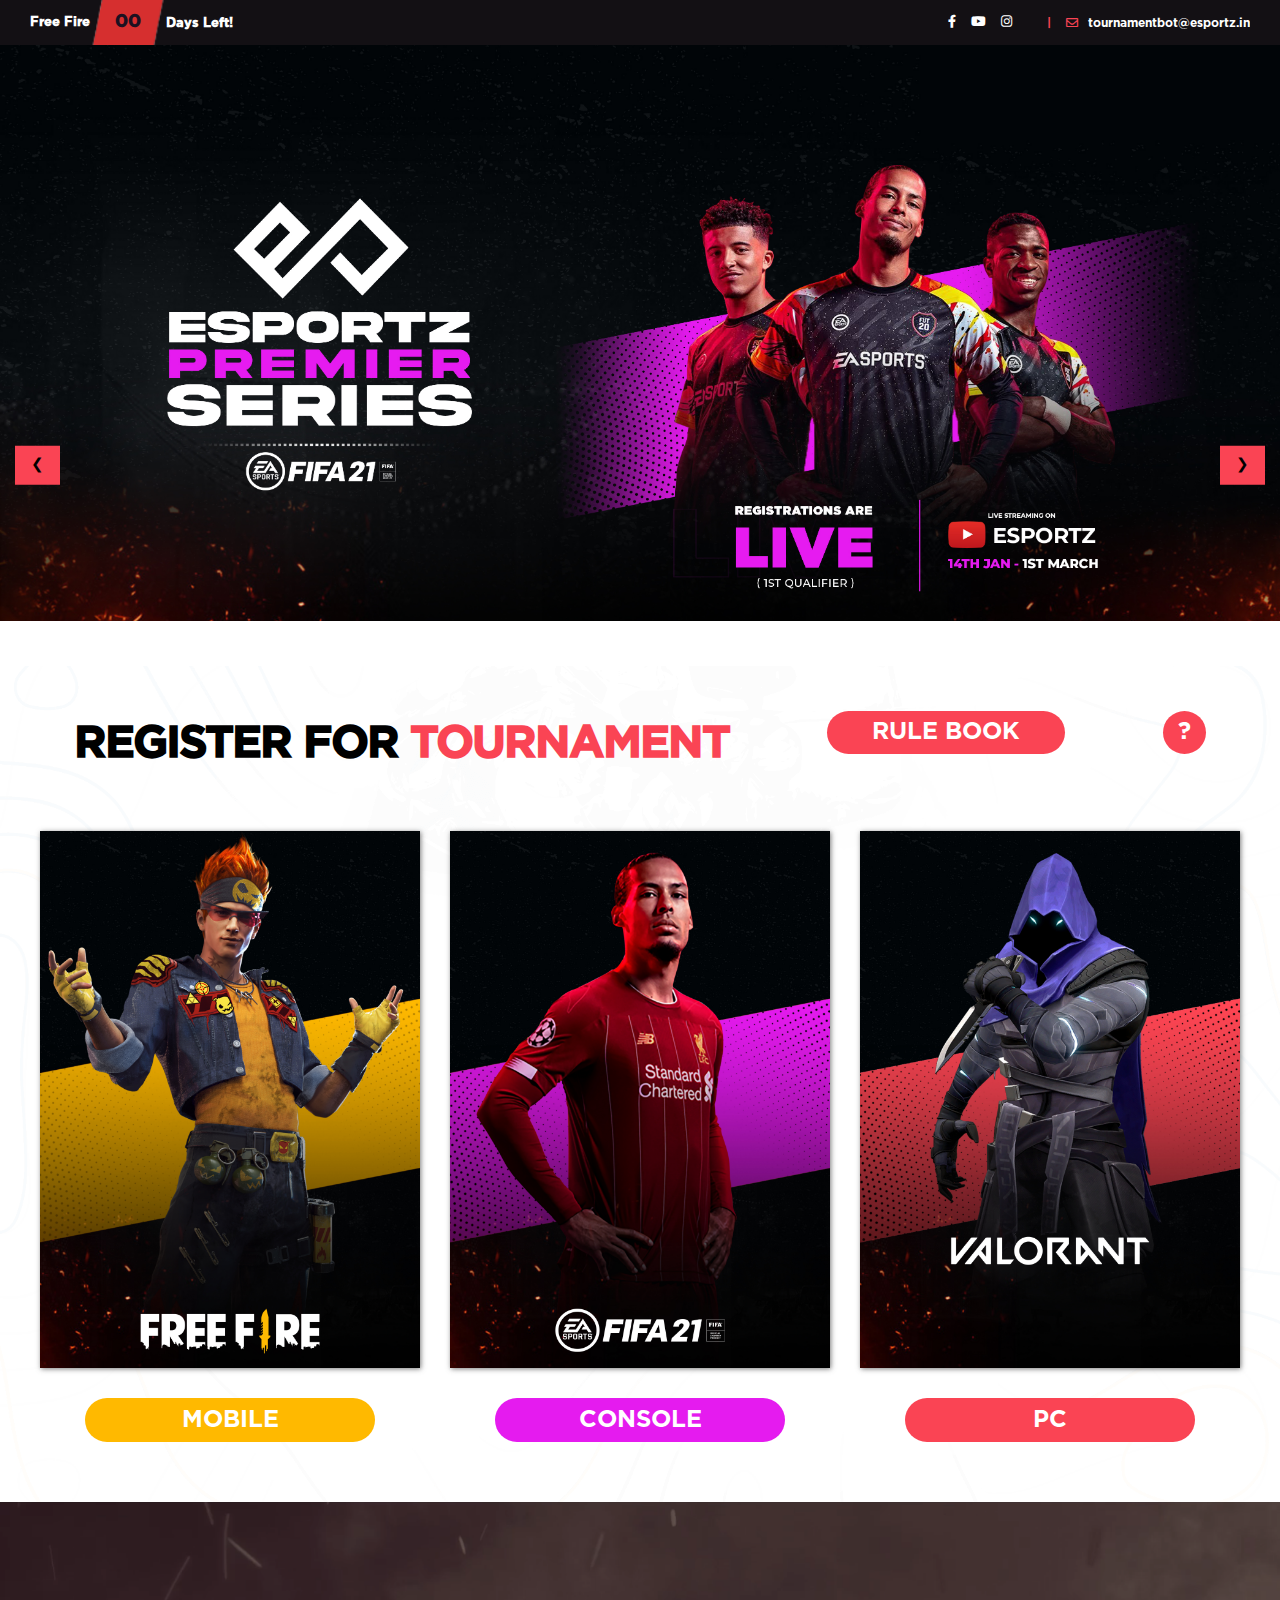
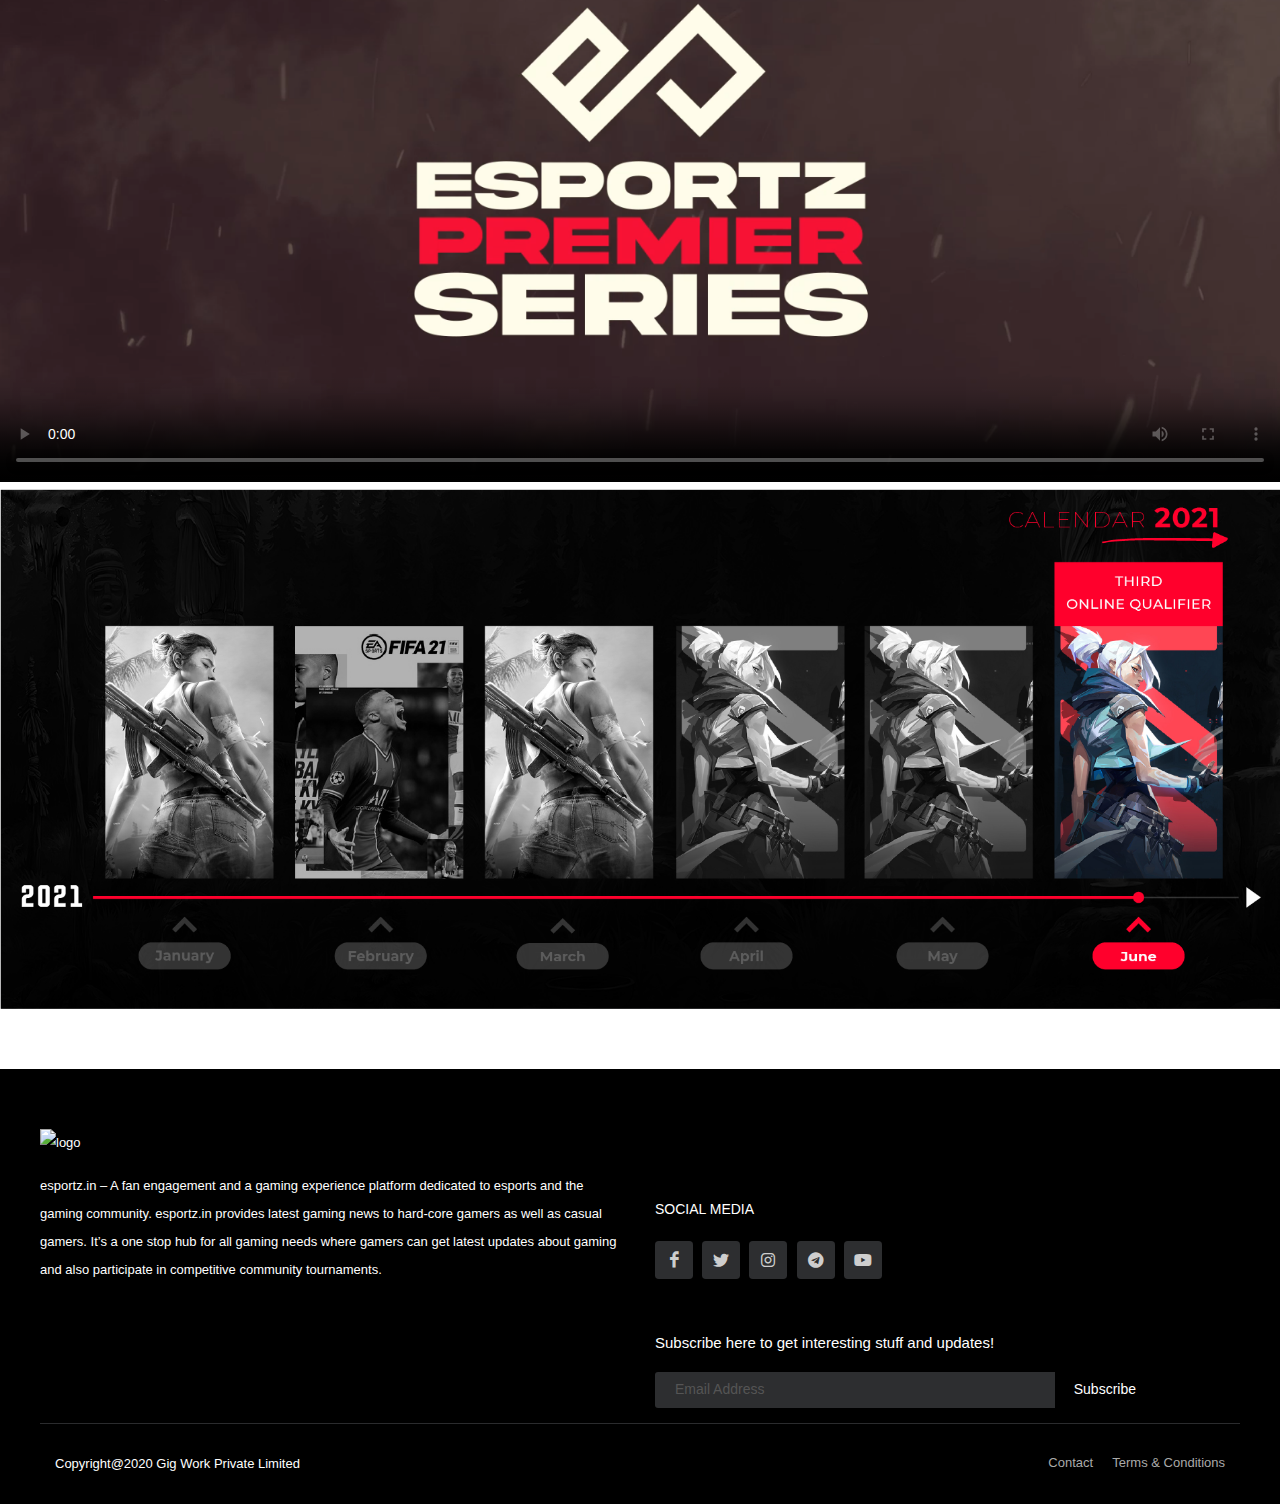
==== commit 76b0e9f3: "ls" ====
--- a/html/index.html
+++ b/html/index.html
@@ -98,8 +98,8 @@
                 <div class="row align-items-center">
                     <div class="col-lg-6 d-none d-lg-block">
                         <div class="header-top-offer">
-                            <p>Valorant</p>
-                            <span class="coming-time" data-countdown="2021/5/10"></span>
+                            <p>Free Fire</p>
+                            <span class="coming-time" data-countdown="2021/9/10"></span>
                         </div>
                     </div>
                     <div class="col-lg-6">
@@ -190,13 +190,13 @@
 
     <!-- main-area -->
     <section class="w-100 d-md-none d-block">
-        <img id='image' src="img/slider/3.jpg" class="main-bg" alt="">
+        <img id='image' src="img/slider/2.jpg" class="main-bg" alt="">
     </section>
 
     <div class="d-md-block d-none">
-        <img class="mySlides" src="img/slider/valo2.jpg" style="width:100%">
         <img class="mySlides" src="img/slider/1.jpg" style="width:100%">
         <img class="mySlides" src="img/slider/2.jpg" style="width:100%">
+        <img class="mySlides" src="img/slider/3.jpg" style="width:100%">
 
         <button class="w3-button w3-display-left m-3 d-md-block d-none" onclick="plusDivs(-1)">&#10094;</button>
         <button class="w3-button w3-display-right m-3 d-md-block d-none" onclick="plusDivs(1)">&#10095;</button>
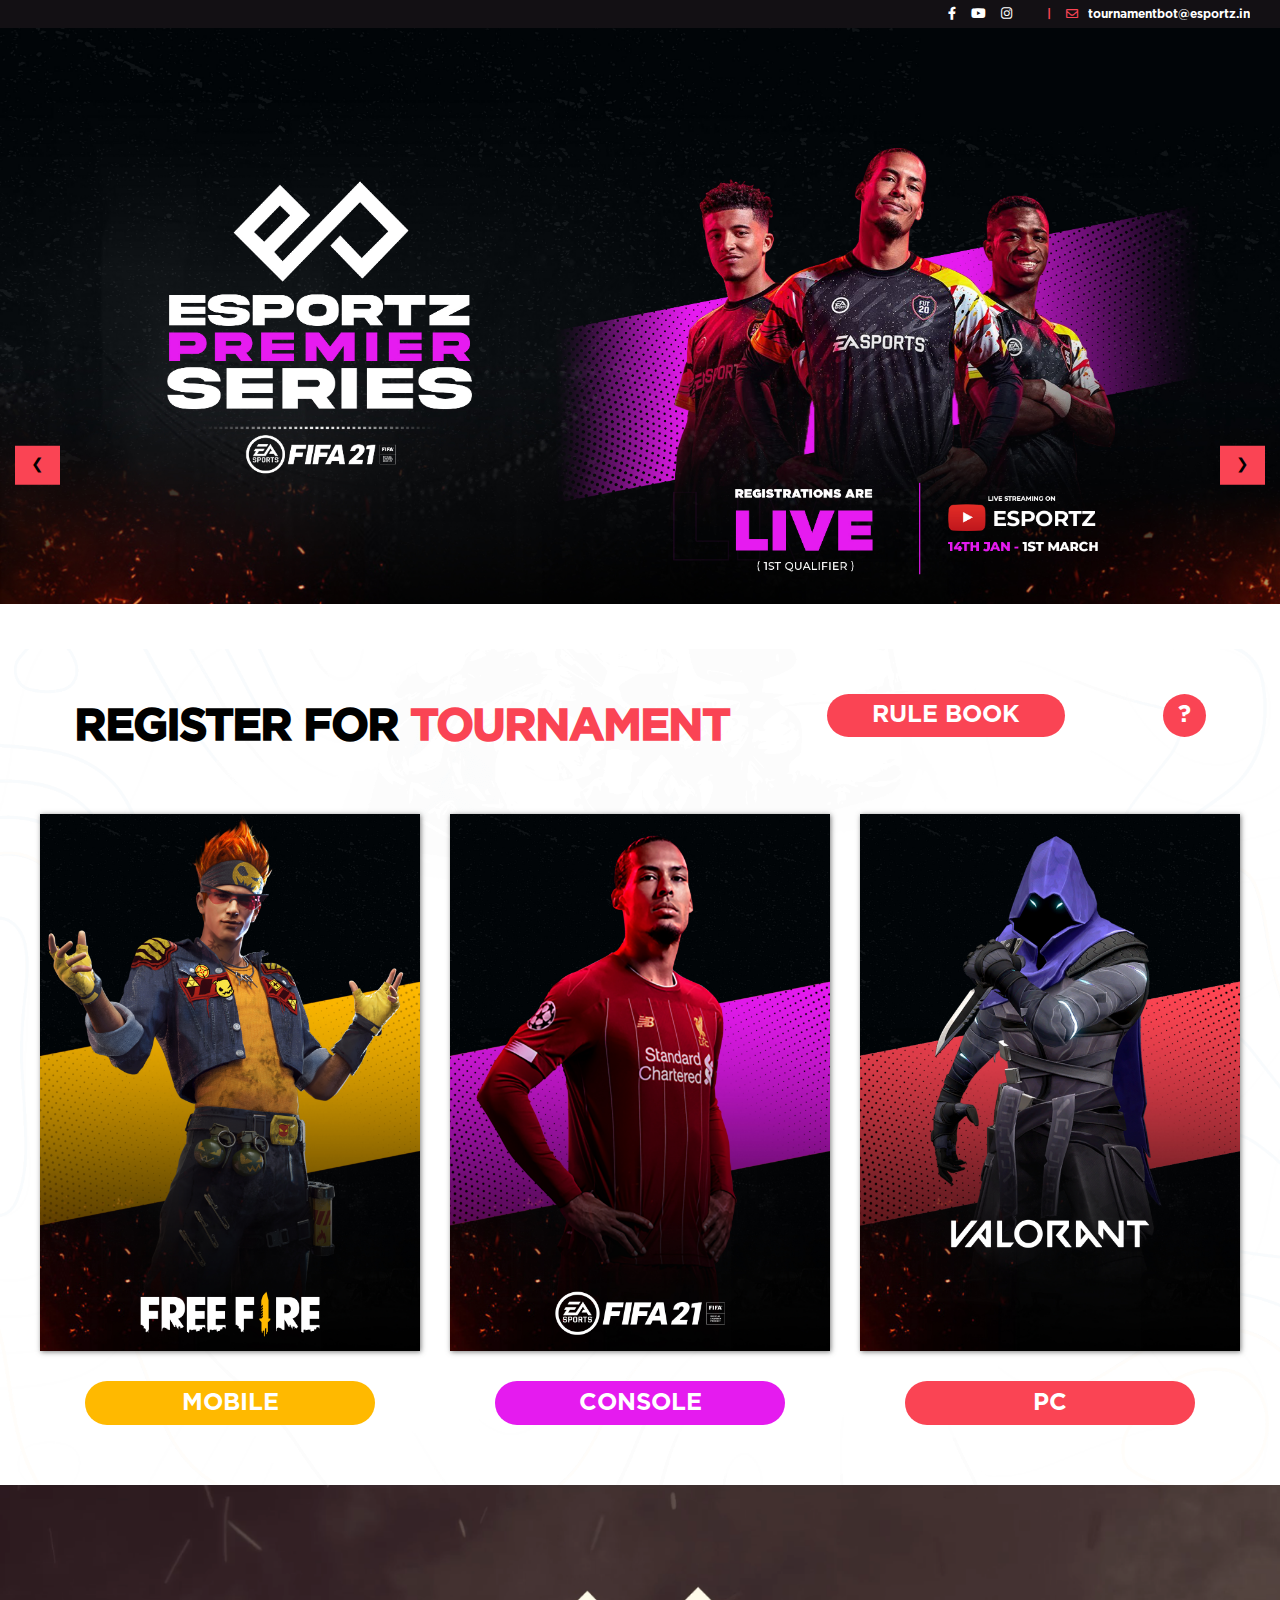
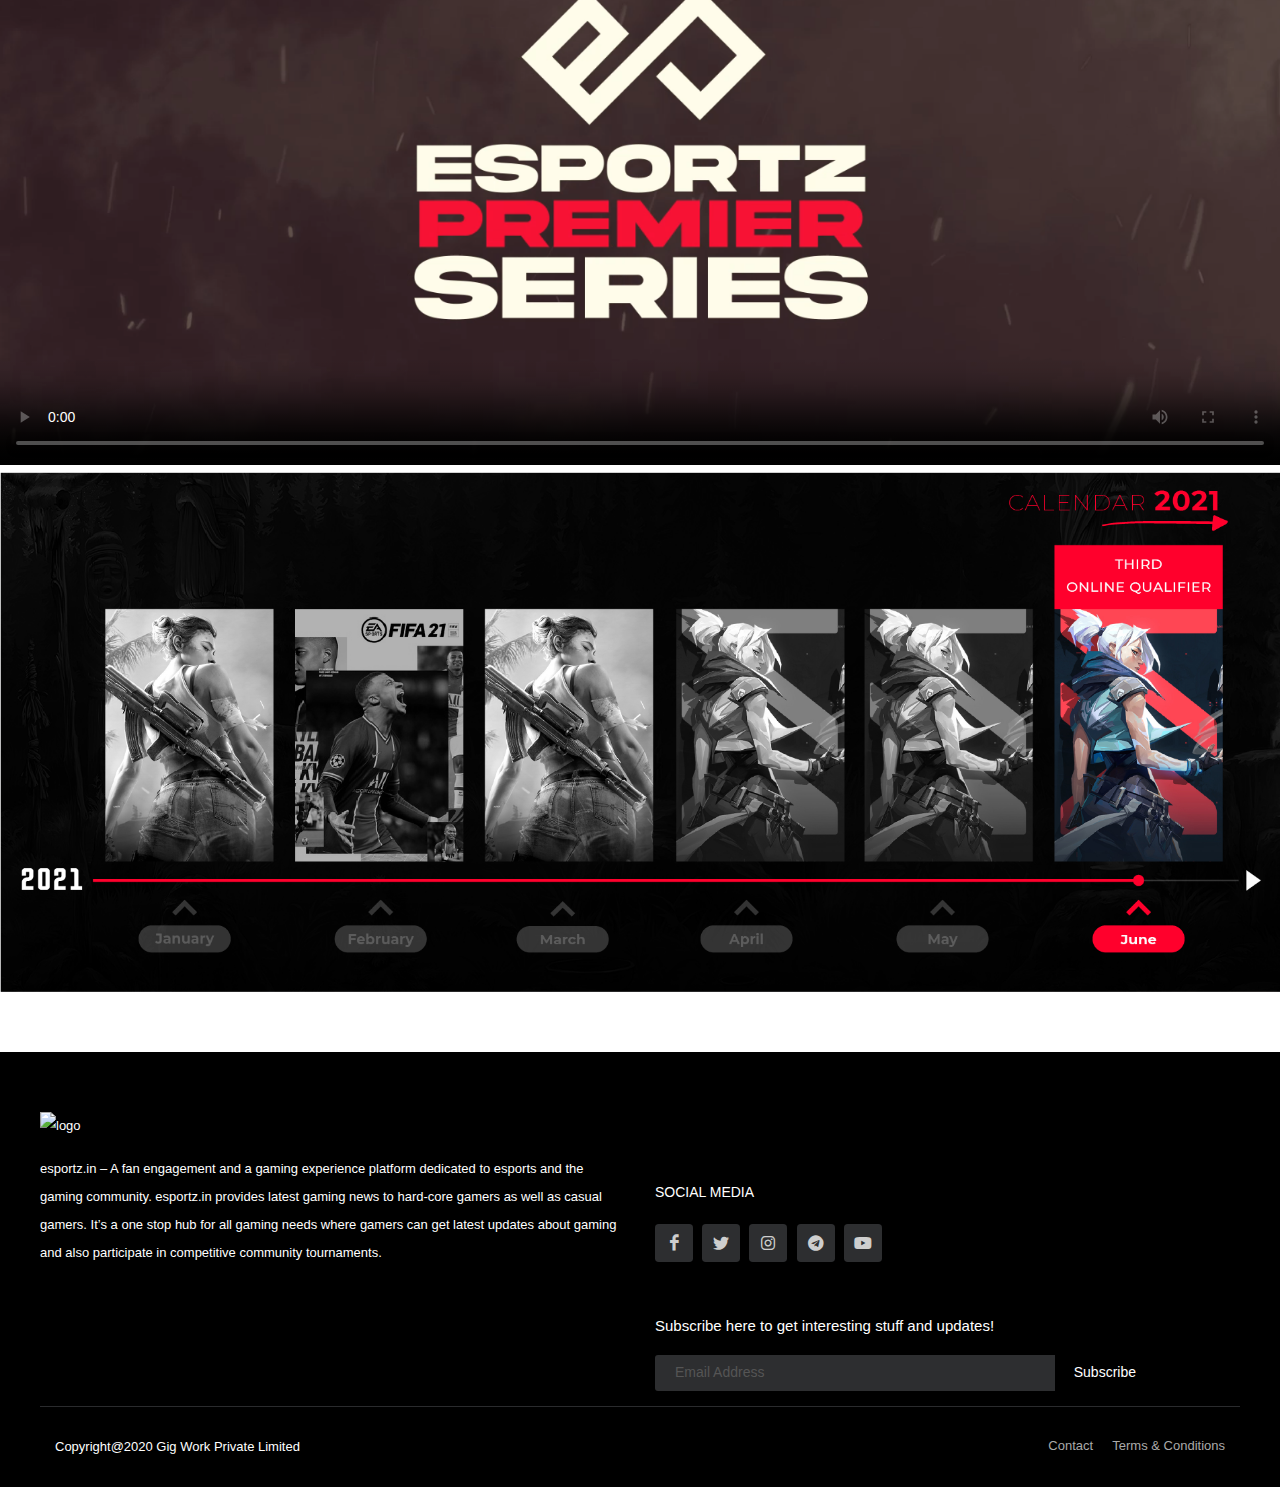
==== commit 29225052: "tuens one" ====
--- a/html/index.html
+++ b/html/index.html
@@ -97,7 +97,7 @@
             <div class="container-fluid s-container-full-padding">
                 <div class="row align-items-center">
                     <div class="col-lg-6 d-none d-lg-block">
-                        <div class="header-top-offer">
+                        <div class="header-top-offer d-none">
                             <p>Free Fire</p>
                             <span class="coming-time" data-countdown="2021/9/10"></span>
                         </div>
